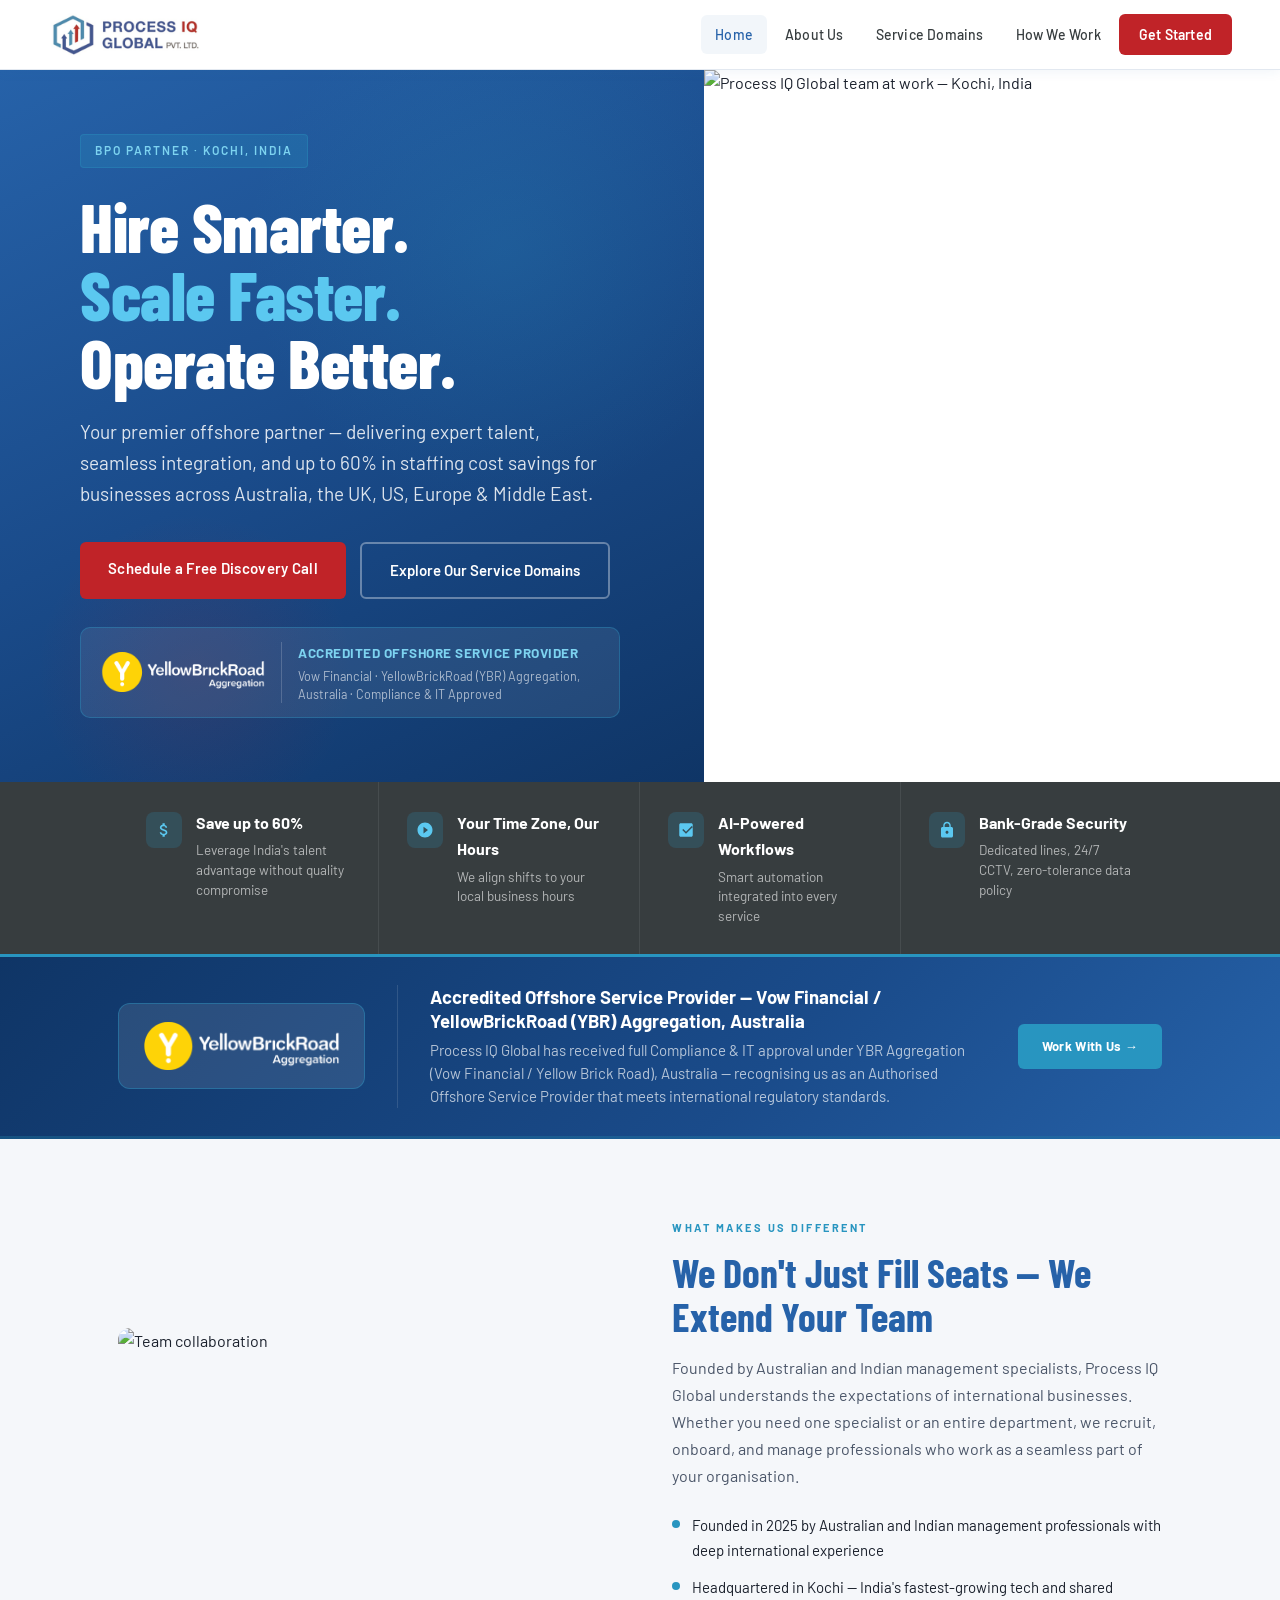
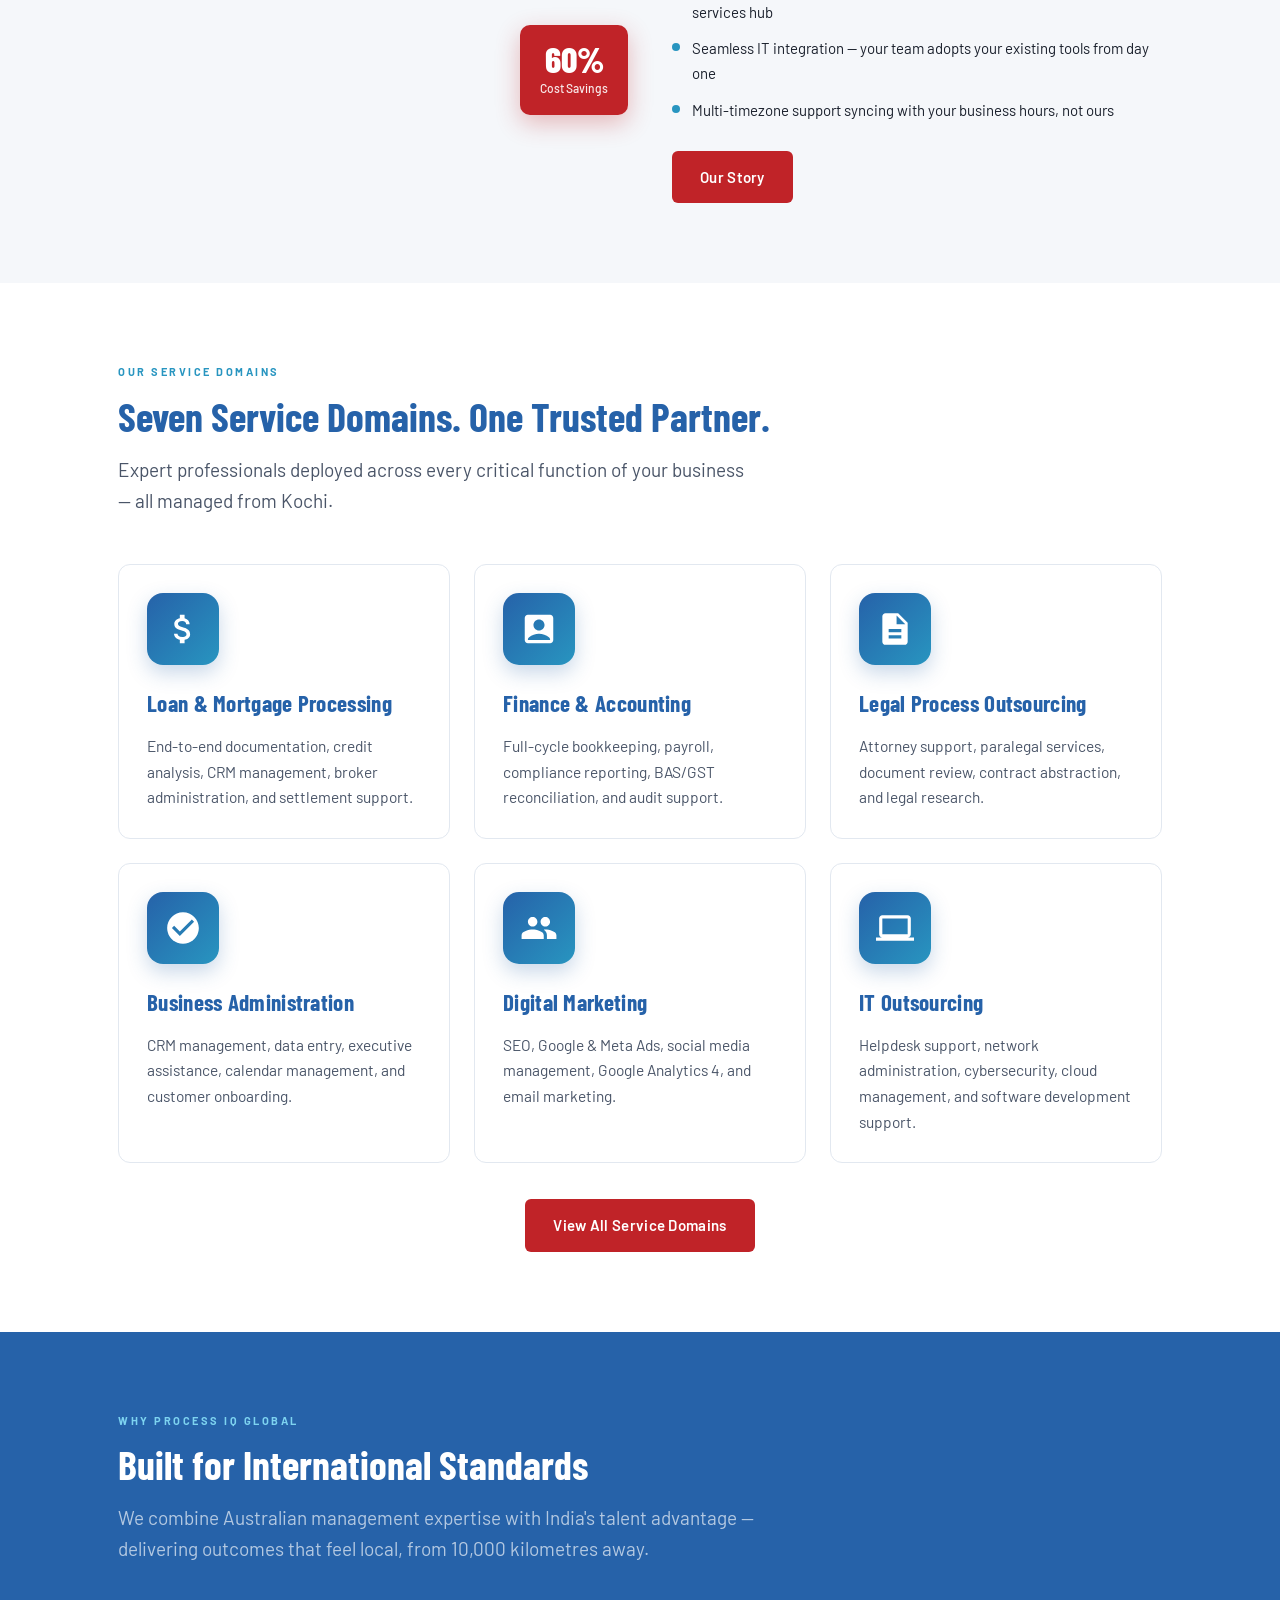
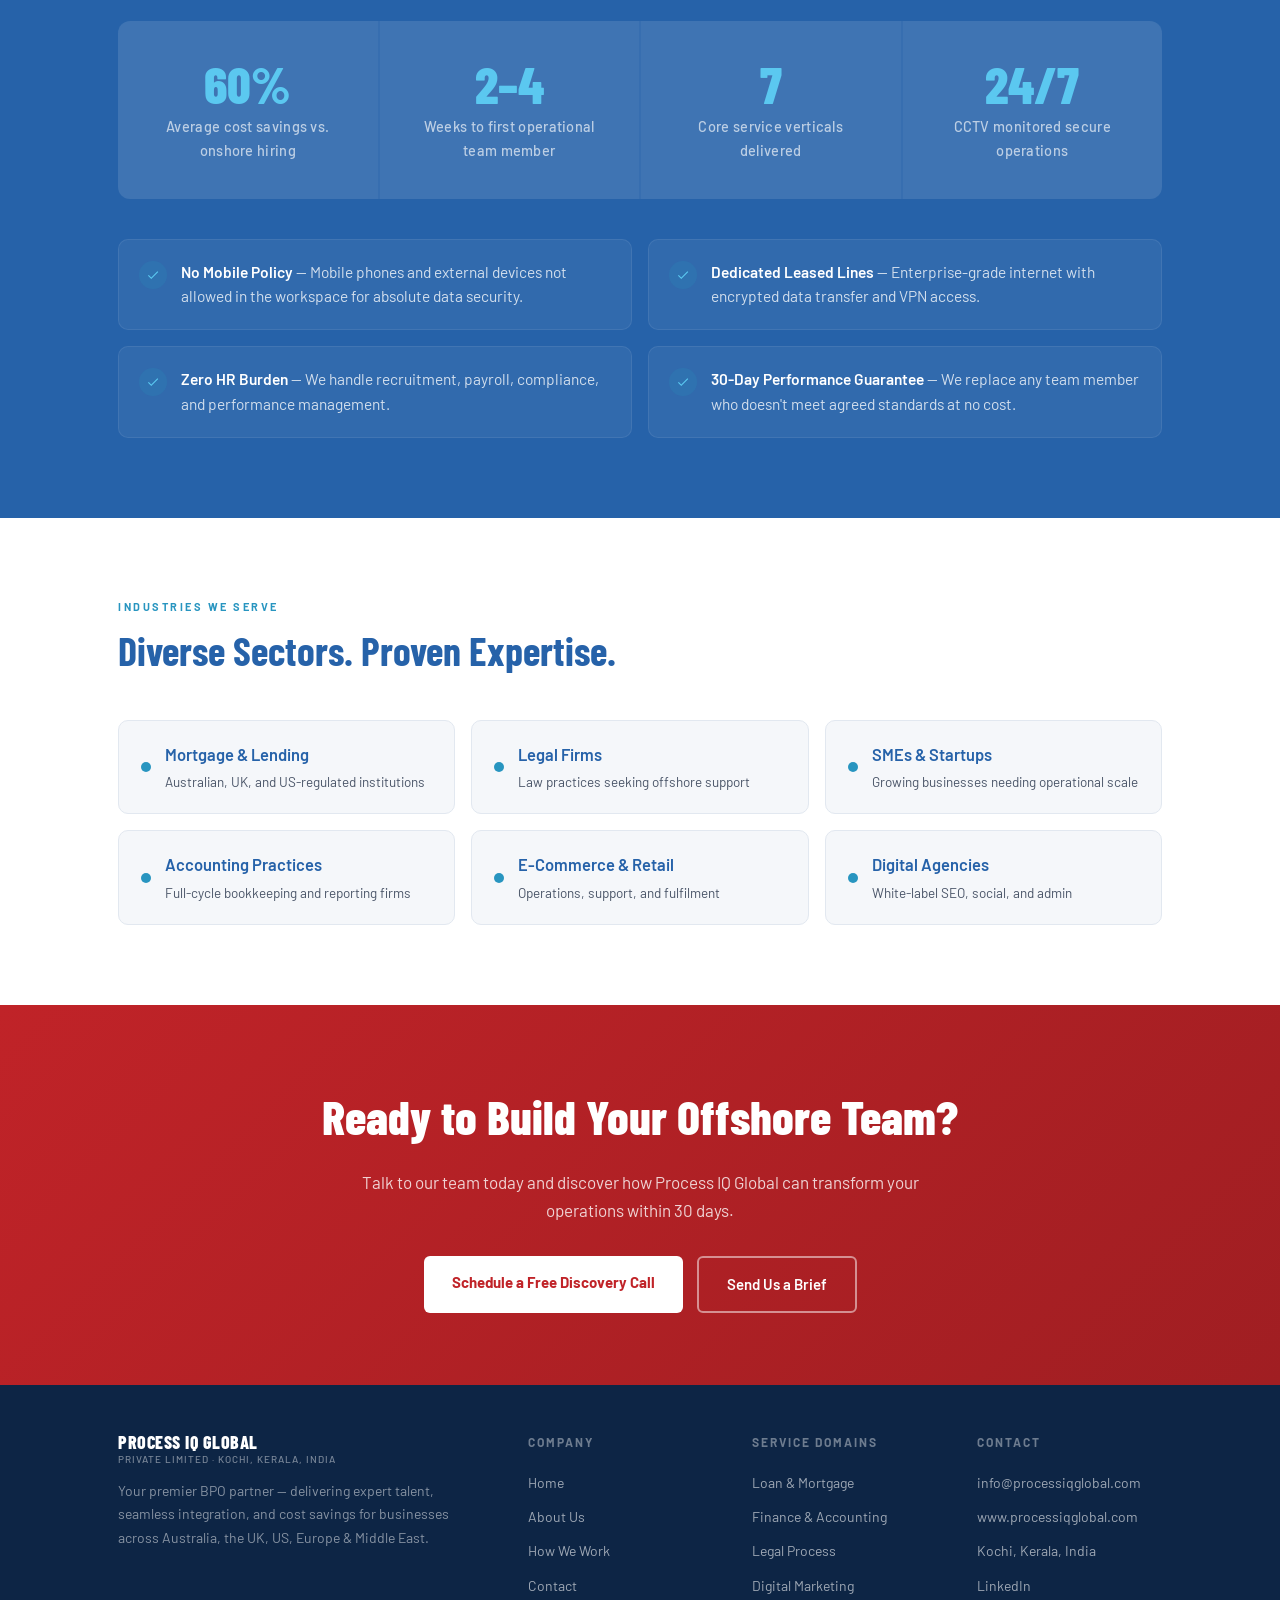
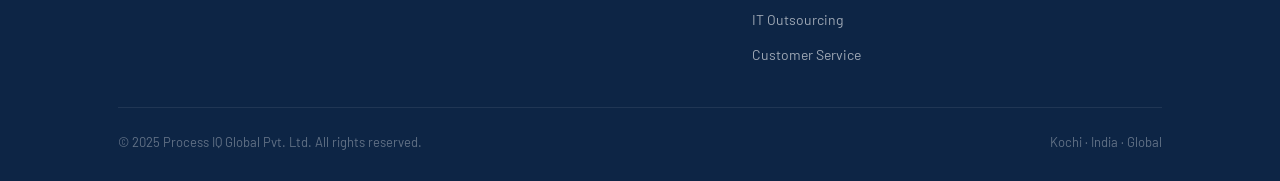
==== index.html @ 9b0f545c "Brochure-align content: 60% savings, contact details, YBR/Vow logo, larger fonts & icons - Change co" ====
<!DOCTYPE html>
<html lang="en">
<head>
  <meta charset="UTF-8">
  <meta name="viewport" content="width=device-width, initial-scale=1.0">
  <title>Process IQ Global — Hire Smarter. Scale Faster. Operate Better.</title>
  <link rel="preconnect" href="https://fonts.googleapis.com">
  <link rel="preconnect" href="https://fonts.gstatic.com" crossorigin>
  <link href="https://fonts.googleapis.com/css2?family=Barlow:ital,wght@0,300;0,400;0,500;0,600;0,700;0,800;1,400&family=Barlow+Condensed:wght@600;700;800&display=swap" rel="stylesheet">
  <link rel="stylesheet" href="css/styles.css">
</head>
<body>

<!-- NAV -->
<nav>
  <a class="nav-logo" href="index.html">
    <img src="assets/logo.png" alt="Process IQ Global" class="logo-img">
  </a>
  <button class="nav-hamburger" id="nav-hamburger" aria-label="Toggle navigation" aria-expanded="false">
    <span></span><span></span><span></span>
  </button>
  <div class="nav-links">
    <a href="index.html" class="active">Home</a>
    <a href="about.html">About Us</a>
    <a href="services.html">Service Domains</a>
    <a href="how-it-works.html">How We Work</a>
    <a href="contact.html" class="nav-cta">Get Started</a>
  </div>
</nav>

<!-- HERO -->
<section class="hero">
  <div class="hero-left">
    <div class="hero-content">
      <span class="hero-eyebrow">BPO Partner &middot; Kochi, India</span>
      <h1>Hire Smarter.<br><span>Scale Faster.</span><br>Operate Better.</h1>
      <p class="hero-sub">Your premier offshore partner &mdash; delivering expert talent, seamless integration, and up to 60% in staffing cost savings for businesses across Australia, the UK, US, Europe &amp; Middle East.</p>
      <div class="hero-btns">
        <a href="contact.html" class="btn-primary">Schedule a Free Discovery Call</a>
        <a href="services.html" class="btn-outline">Explore Our Service Domains</a>
      </div>
      <div class="hero-accred">
        <img src="assets/yellobrick.png" alt="YellowBrickRoad Aggregation" class="hero-accred-logo">
        <div class="hero-accred-divider"></div>
        <div class="hero-accred-text">
          <span class="hero-accred-title">Accredited Offshore Service Provider</span>
          <span class="hero-accred-sub">Vow Financial &middot; YellowBrickRoad (YBR) Aggregation, Australia &middot; Compliance &amp; IT Approved</span>
        </div>
      </div>
    </div>
  </div>
  <div class="hero-right">
    <img src="https://images.unsplash.com/photo-1522202176988-66273c2fd55f?w=1200&q=85" alt="Process IQ Global team at work — Kochi, India">
  </div>
</section>

<!-- VALUE STRIP -->
<div class="value-strip">
  <div class="container" style="padding:0 48px">
    <div class="value-strip-inner">
      <div class="value-item">
        <div class="value-icon"><svg viewBox="0 0 24 24"><path d="M11.8 10.9c-2.27-.59-3-1.2-3-2.15 0-1.09 1.01-1.85 2.7-1.85 1.78 0 2.44.85 2.5 2.1h2.21c-.07-1.72-1.12-3.3-3.21-3.81V3h-3v2.16c-1.94.42-3.5 1.68-3.5 3.61 0 2.31 1.91 3.46 4.7 4.13 2.5.6 3 1.48 3 2.41 0 .69-.49 1.79-2.7 1.79-2.06 0-2.87-.92-2.98-2.1h-2.2c.12 2.19 1.76 3.42 3.68 3.83V21h3v-2.15c1.95-.37 3.5-1.5 3.5-3.55 0-2.84-2.43-3.81-4.7-4.4z"/></svg></div>
        <div class="value-text"><div class="vt">Save up to 60%</div><div class="vs">Leverage India's talent advantage without quality compromise</div></div>
      </div>
      <div class="value-item">
        <div class="value-icon"><svg viewBox="0 0 24 24"><path d="M12 2C6.48 2 2 6.48 2 12s4.48 10 10 10 10-4.48 10-10S17.52 2 12 2zm-2 14.5v-9l6 4.5-6 4.5z"/></svg></div>
        <div class="value-text"><div class="vt">Your Time Zone, Our Hours</div><div class="vs">We align shifts to your local business hours</div></div>
      </div>
      <div class="value-item">
        <div class="value-icon"><svg viewBox="0 0 24 24"><path d="M19 3H5c-1.1 0-2 .9-2 2v14c0 1.1.9 2 2 2h14c1.1 0 2-.9 2-2V5c0-1.1-.9-2-2-2zm-7 14l-5-5 1.41-1.41L12 14.17l7.59-7.59L21 8l-9 9z"/></svg></div>
        <div class="value-text"><div class="vt">AI-Powered Workflows</div><div class="vs">Smart automation integrated into every service</div></div>
      </div>
      <div class="value-item">
        <div class="value-icon"><svg viewBox="0 0 24 24"><path d="M18 8h-1V6c0-2.76-2.24-5-5-5S7 3.24 7 6v2H6c-1.1 0-2 .9-2 2v10c0 1.1.9 2 2 2h12c1.1 0 2-.9 2-2V10c0-1.1-.9-2-2-2zm-6 9c-1.1 0-2-.9-2-2s.9-2 2-2 2 .9 2 2-.9 2-2 2zm3.1-9H8.9V6c0-1.71 1.39-3.1 3.1-3.1 1.71 0 3.1 1.39 3.1 3.1v2z"/></svg></div>
        <div class="value-text"><div class="vt">Bank-Grade Security</div><div class="vs">Dedicated lines, 24/7 CCTV, zero-tolerance data policy</div></div>
      </div>
    </div>
  </div>
</div>

<!-- YBR ACCREDITATION STRIP -->
<div class="ybr-strip">
  <div class="container">
    <div class="ybr-inner">
      <div class="ybr-badge">
        <img src="assets/yellobrick.png" alt="YellowBrickRoad Aggregation" class="ybr-logo">
      </div>
      <div class="ybr-divider"></div>
      <div class="ybr-text">
        <strong>Accredited Offshore Service Provider &mdash; Vow Financial / YellowBrickRoad (YBR) Aggregation, Australia</strong>
        <p>Process IQ Global has received full Compliance &amp; IT approval under YBR Aggregation (Vow Financial / Yellow Brick Road), Australia &mdash; recognising us as an Authorised Offshore Service Provider that meets international regulatory standards.</p>
      </div>
      <a href="contact.html" class="ybr-cta">Work With Us &rarr;</a>
    </div>
  </div>
</div>

<!-- ABOUT INTRO -->
<section class="about-intro">
  <div class="container">
    <div class="about-intro-inner">
      <div class="about-visual">
        <div class="about-img-wrap">
          <img src="https://images.unsplash.com/photo-1522071820081-009f0129c71c?w=800&q=80" alt="Team collaboration">
        </div>
        <div class="about-badge">
          <div class="num">60%</div>
          <div class="lbl">Cost Savings</div>
        </div>
      </div>
      <div>
        <div class="section-label">What Makes Us Different</div>
        <h2 class="section-title">We Don't Just Fill Seats &mdash; We Extend Your Team</h2>
        <p style="color:var(--text-muted); line-height:1.7; margin-bottom:20px;">Founded by Australian and Indian management specialists, Process IQ Global understands the expectations of international businesses. Whether you need one specialist or an entire department, we recruit, onboard, and manage professionals who work as a seamless part of your organisation.</p>
        <div class="about-points">
          <div class="about-point"><div class="dot"></div><span>Founded in 2025 by Australian and Indian management professionals with deep international experience</span></div>
          <div class="about-point"><div class="dot"></div><span>Headquartered in Kochi &mdash; India's fastest-growing tech and shared services hub</span></div>
          <div class="about-point"><div class="dot"></div><span>Seamless IT integration &mdash; your team adopts your existing tools from day one</span></div>
          <div class="about-point"><div class="dot"></div><span>Multi-timezone support syncing with your business hours, not ours</span></div>
        </div>
        <div style="margin-top:28px;">
          <a href="about.html" class="btn-primary">Our Story</a>
        </div>
      </div>
    </div>
  </div>
</section>

<!-- SERVICES OVERVIEW -->
<section style="background:white;">
  <div class="container">
    <div class="section-label">Our Service Domains</div>
    <h2 class="section-title">Seven Service Domains. One Trusted Partner.</h2>
    <p class="section-subtitle">Expert professionals deployed across every critical function of your business &mdash; all managed from Kochi.</p>
    <div class="services-grid">
      <div class="service-card">
        <div class="service-icon"><svg viewBox="0 0 24 24"><path d="M11.8 10.9c-2.27-.59-3-1.2-3-2.15 0-1.09 1.01-1.85 2.7-1.85 1.78 0 2.44.85 2.5 2.1h2.21c-.07-1.72-1.12-3.3-3.21-3.81V3h-3v2.16c-1.94.42-3.5 1.68-3.5 3.61 0 2.31 1.91 3.46 4.7 4.13 2.5.6 3 1.48 3 2.41 0 .69-.49 1.79-2.7 1.79-2.06 0-2.87-.92-2.98-2.1h-2.2c.12 2.19 1.76 3.42 3.68 3.83V21h3v-2.15c1.95-.37 3.5-1.5 3.5-3.55 0-2.84-2.43-3.81-4.7-4.4z"/></svg></div>
        <h3>Loan &amp; Mortgage Processing</h3>
        <p>End-to-end documentation, credit analysis, CRM management, broker administration, and settlement support.</p>
      </div>
      <div class="service-card">
        <div class="service-icon"><svg viewBox="0 0 24 24"><path d="M19 3H5c-1.1 0-2 .9-2 2v14c0 1.1.9 2 2 2h14c1.1 0 2-.9 2-2V5c0-1.1-.9-2-2-2zm-7 3c1.93 0 3.5 1.57 3.5 3.5S13.93 13 12 13s-3.5-1.57-3.5-3.5S10.07 6 12 6zm7 13H5v-.23c0-.62.28-1.2.76-1.58C7.47 15.82 9.64 15 12 15s4.53.82 6.24 2.19c.48.38.76.97.76 1.58V19z"/></svg></div>
        <h3>Finance &amp; Accounting</h3>
        <p>Full-cycle bookkeeping, payroll, compliance reporting, BAS/GST reconciliation, and audit support.</p>
      </div>
      <div class="service-card">
        <div class="service-icon"><svg viewBox="0 0 24 24"><path d="M14 2H6c-1.1 0-1.99.9-1.99 2L4 20c0 1.1.89 2 1.99 2H18c1.1 0 2-.9 2-2V8l-6-6zm2 16H8v-2h8v2zm0-4H8v-2h8v2zm-3-5V3.5L18.5 9H13z"/></svg></div>
        <h3>Legal Process Outsourcing</h3>
        <p>Attorney support, paralegal services, document review, contract abstraction, and legal research.</p>
      </div>
      <div class="service-card">
        <div class="service-icon"><svg viewBox="0 0 24 24"><path d="M12 2C6.48 2 2 6.48 2 12s4.48 10 10 10 10-4.48 10-10S17.52 2 12 2zm-2 15l-5-5 1.41-1.41L10 14.17l7.59-7.59L19 8l-9 9z"/></svg></div>
        <h3>Business Administration</h3>
        <p>CRM management, data entry, executive assistance, calendar management, and customer onboarding.</p>
      </div>
      <div class="service-card">
        <div class="service-icon"><svg viewBox="0 0 24 24"><path d="M16 11c1.66 0 2.99-1.34 2.99-3S17.66 5 16 5c-1.66 0-3 1.34-3 3s1.34 3 3 3zm-8 0c1.66 0 2.99-1.34 2.99-3S9.66 5 8 5C6.34 5 5 6.34 5 8s1.34 3 3 3zm0 2c-2.33 0-7 1.17-7 3.5V19h14v-2.5c0-2.33-4.67-3.5-7-3.5zm8 0c-.29 0-.62.02-.97.05 1.16.84 1.97 1.97 1.97 3.45V19h6v-2.5c0-2.33-4.67-3.5-7-3.5z"/></svg></div>
        <h3>Digital Marketing</h3>
        <p>SEO, Google &amp; Meta Ads, social media management, Google Analytics 4, and email marketing.</p>
      </div>
      <div class="service-card">
        <div class="service-icon"><svg viewBox="0 0 24 24"><path d="M20 18c1.1 0 1.99-.9 1.99-2L22 6c0-1.1-.9-2-2-2H4c-1.1 0-2 .9-2 2v10c0 1.1.9 2 2 2H0v2h24v-2h-4zM4 6h16v10H4V6z"/></svg></div>
        <h3>IT Outsourcing</h3>
        <p>Helpdesk support, network administration, cybersecurity, cloud management, and software development support.</p>
      </div>
    </div>
    <div style="text-align:center; margin-top:36px;">
      <a href="services.html" class="btn-primary">View All Service Domains</a>
    </div>
  </div>
</section>

<!-- WHY US -->
<section class="why-us">
  <div class="container">
    <div class="section-label" style="color:#7dd3f0;">Why Process IQ Global</div>
    <h2 class="section-title" style="color:white;">Built for International Standards</h2>
    <p class="section-subtitle" style="color:rgba(255,255,255,0.65);">We combine Australian management expertise with India's talent advantage &mdash; delivering outcomes that feel local, from 10,000 kilometres away.</p>
    <div class="stats-row">
      <div class="stat-item"><div class="stat-num">60%</div><div class="stat-lbl">Average cost savings vs. onshore hiring</div></div>
      <div class="stat-item"><div class="stat-num">2&ndash;4</div><div class="stat-lbl">Weeks to first operational team member</div></div>
      <div class="stat-item"><div class="stat-num">7</div><div class="stat-lbl">Core service verticals delivered</div></div>
      <div class="stat-item"><div class="stat-num">24/7</div><div class="stat-lbl">CCTV monitored secure operations</div></div>
    </div>
    <div class="why-points">
      <div class="why-point"><div class="why-check"><svg viewBox="0 0 24 24"><path d="M9 16.2L4.8 12l-1.4 1.4L9 19 21 7l-1.4-1.4L9 16.2z"/></svg></div><p><strong>No Mobile Policy</strong> &mdash; Mobile phones and external devices not allowed in the workspace for absolute data security.</p></div>
      <div class="why-point"><div class="why-check"><svg viewBox="0 0 24 24"><path d="M9 16.2L4.8 12l-1.4 1.4L9 19 21 7l-1.4-1.4L9 16.2z"/></svg></div><p><strong>Dedicated Leased Lines</strong> &mdash; Enterprise-grade internet with encrypted data transfer and VPN access.</p></div>
      <div class="why-point"><div class="why-check"><svg viewBox="0 0 24 24"><path d="M9 16.2L4.8 12l-1.4 1.4L9 19 21 7l-1.4-1.4L9 16.2z"/></svg></div><p><strong>Zero HR Burden</strong> &mdash; We handle recruitment, payroll, compliance, and performance management.</p></div>
      <div class="why-point"><div class="why-check"><svg viewBox="0 0 24 24"><path d="M9 16.2L4.8 12l-1.4 1.4L9 19 21 7l-1.4-1.4L9 16.2z"/></svg></div><p><strong>30-Day Performance Guarantee</strong> &mdash; We replace any team member who doesn't meet agreed standards at no cost.</p></div>
    </div>
  </div>
</section>

<!-- INDUSTRIES -->
<section style="background:white;">
  <div class="container">
    <div class="section-label">Industries We Serve</div>
    <h2 class="section-title">Diverse Sectors. Proven Expertise.</h2>
    <div class="industries-grid">
      <div class="industry-pill"><div class="ind-dot"></div><div><h4>Mortgage &amp; Lending</h4><p>Australian, UK, and US-regulated institutions</p></div></div>
      <div class="industry-pill"><div class="ind-dot"></div><div><h4>Legal Firms</h4><p>Law practices seeking offshore support</p></div></div>
      <div class="industry-pill"><div class="ind-dot"></div><div><h4>SMEs &amp; Startups</h4><p>Growing businesses needing operational scale</p></div></div>
      <div class="industry-pill"><div class="ind-dot"></div><div><h4>Accounting Practices</h4><p>Full-cycle bookkeeping and reporting firms</p></div></div>
      <div class="industry-pill"><div class="ind-dot"></div><div><h4>E-Commerce &amp; Retail</h4><p>Operations, support, and fulfilment</p></div></div>
      <div class="industry-pill"><div class="ind-dot"></div><div><h4>Digital Agencies</h4><p>White-label SEO, social, and admin</p></div></div>
    </div>
  </div>
</section>

<!-- CTA BANNER -->
<div class="cta-banner">
  <div class="container">
    <h2>Ready to Build Your Offshore Team?</h2>
    <p>Talk to our team today and discover how Process IQ Global can transform your operations within 30 days.</p>
    <div class="cta-banner-btns">
      <a href="contact.html" class="btn-white">Schedule a Free Discovery Call</a>
      <a href="contact.html" class="btn-outline-white">Send Us a Brief</a>
    </div>
  </div>
</div>

<!-- FOOTER -->
<footer>
  <div class="container">
    <div class="footer-inner">
      <div class="footer-brand">
        <div class="nav-logo" style="text-decoration:none;">
          <div class="logo-text">
            <span class="brand" style="font-family:'Barlow Condensed',sans-serif;font-weight:800;font-size:18px;color:white;display:block;">PROCESS IQ GLOBAL</span>
            <span style="font-size:10px;font-weight:500;color:rgba(255,255,255,0.45);letter-spacing:1px;text-transform:uppercase;">Private Limited &middot; Kochi, Kerala, India</span>
          </div>
        </div>
        <p>Your premier BPO partner &mdash; delivering expert talent, seamless integration, and cost savings for businesses across Australia, the UK, US, Europe &amp; Middle East.</p>
      </div>
      <div>
        <h5>Company</h5>
        <ul>
          <li><a href="index.html">Home</a></li>
          <li><a href="about.html">About Us</a></li>
          <li><a href="how-it-works.html">How We Work</a></li>
          <li><a href="contact.html">Contact</a></li>
        </ul>
      </div>
      <div>
        <h5>Service Domains</h5>
        <ul>
          <li><a href="services.html">Loan &amp; Mortgage</a></li>
          <li><a href="services.html">Finance &amp; Accounting</a></li>
          <li><a href="services.html">Legal Process</a></li>
          <li><a href="services.html">Digital Marketing</a></li>
          <li><a href="services.html">IT Outsourcing</a></li>
          <li><a href="services.html">Customer Service</a></li>
        </ul>
      </div>
      <div>
        <h5>Contact</h5>
        <ul>
          <li><a href="mailto:info@processiqglobal.com">info@processiqglobal.com</a></li>
          <li><a href="#">www.processiqglobal.com</a></li>
          <li><a href="#">Kochi, Kerala, India</a></li>
          <li><a href="#">LinkedIn</a></li>
        </ul>
      </div>
    </div>
    <div class="footer-bottom">
      <span>&copy; 2025 Process IQ Global Pvt. Ltd. All rights reserved.</span>
      <span>Kochi &middot; India &middot; Global</span>
    </div>
  </div>
</footer>

<script src="js/main.js"></script>
</body>
</html>
---- css/styles.css ----
:root {
  --dark-blue: #2662A9;
  --light-blue: #2895C0;
  --red: #C02328;
  --dark-grey: #373D3F;
  --grey: #5A5A5A;
  --white: #FFFFFF;
  --off-white: #F5F7FA;
  --light-border: #E2E8F0;
  --text-body: #1A202C;
  --text-muted: #4A5568;
}

* { margin: 0; padding: 0; box-sizing: border-box; }

body {
  font-family: 'Barlow', sans-serif;
  background: var(--white);
  color: var(--text-body);
  font-size: 16px;
  line-height: 1.65;
}

/* ===== NAV ===== */
nav {
  background: var(--white);
  border-bottom: 1px solid var(--light-border);
  position: sticky;
  top: 0;
  z-index: 100;
  padding: 0 48px;
  display: flex;
  align-items: center;
  justify-content: space-between;
  height: 70px;
  box-shadow: 0 1px 12px rgba(38,98,169,0.08);
}

.nav-logo {
  display: flex;
  align-items: center;
  gap: 10px;
  text-decoration: none;
}

.logo-icon { width: 44px; height: 44px; }
.logo-img { height: 48px; width: auto; object-fit: contain; display: block; }

.logo-text { display: flex; flex-direction: column; }

.logo-text .brand {
  font-family: 'Barlow Condensed', sans-serif;
  font-weight: 800;
  font-size: 18px;
  color: var(--dark-blue);
  letter-spacing: 0.5px;
  line-height: 1;
}

.logo-text .pvt {
  font-size: 10px;
  font-weight: 500;
  color: var(--grey);
  letter-spacing: 1px;
  text-transform: uppercase;
  margin-top: 1px;
}

.nav-links {
  display: flex;
  align-items: center;
  gap: 4px;
}

.nav-links a {
  text-decoration: none;
  color: var(--dark-grey);
  font-weight: 500;
  font-size: 14px;
  padding: 8px 14px;
  border-radius: 6px;
  transition: all 0.2s;
  letter-spacing: 0.2px;
}

.nav-links a:hover { background: var(--off-white); color: var(--dark-blue); }
.nav-links a.active { color: var(--dark-blue); background: rgba(38,98,169,0.06); }

.nav-cta {
  background: var(--red) !important;
  color: var(--white) !important;
  padding: 9px 20px !important;
  border-radius: 6px !important;
  font-weight: 600 !important;
  letter-spacing: 0.3px;
  transition: all 0.2s !important;
}

.nav-cta:hover { background: #a01e22 !important; transform: translateY(-1px); }

/* ===== SHARED SECTION STYLES ===== */
section { padding: 80px 0; }
.container { max-width: 1140px; margin: 0 auto; padding: 0 48px; }

.section-label {
  font-size: 11px;
  font-weight: 700;
  letter-spacing: 2.5px;
  text-transform: uppercase;
  color: var(--light-blue);
  margin-bottom: 12px;
}

.section-title {
  font-family: 'Barlow Condensed', sans-serif;
  font-size: 40px;
  font-weight: 700;
  color: var(--dark-blue);
  line-height: 1.1;
  margin-bottom: 16px;
}

.section-subtitle {
  font-size: 19px;
  color: var(--text-muted);
  max-width: 640px;
  line-height: 1.65;
}

/* ===== BUTTONS ===== */
.btn-primary {
  background: var(--red);
  color: white;
  padding: 14px 28px;
  border-radius: 6px;
  font-size: 15px;
  font-weight: 600;
  text-decoration: none;
  border: none;
  cursor: pointer;
  transition: all 0.2s;
  letter-spacing: 0.3px;
  display: inline-block;
}

.btn-primary:hover { background: #a01e22; transform: translateY(-2px); box-shadow: 0 8px 24px rgba(192,35,40,0.35); }

.btn-outline {
  background: transparent;
  color: white;
  padding: 14px 28px;
  border-radius: 6px;
  font-size: 15px;
  font-weight: 600;
  text-decoration: none;
  border: 2px solid rgba(255,255,255,0.35);
  cursor: pointer;
  transition: all 0.2s;
  display: inline-block;
}

.btn-outline:hover { border-color: white; background: rgba(255,255,255,0.08); }

.btn-white {
  background: white;
  color: var(--red);
  padding: 14px 28px;
  border-radius: 6px;
  font-size: 15px;
  font-weight: 700;
  text-decoration: none;
  transition: all 0.2s;
  display: inline-block;
}

.btn-white:hover { transform: translateY(-2px); box-shadow: 0 8px 24px rgba(0,0,0,0.2); }

.btn-outline-white {
  background: transparent;
  color: white;
  padding: 14px 28px;
  border-radius: 6px;
  font-size: 15px;
  font-weight: 600;
  text-decoration: none;
  border: 2px solid rgba(255,255,255,0.5);
  transition: all 0.2s;
  display: inline-block;
}

.btn-outline-white:hover { border-color: white; background: rgba(255,255,255,0.1); }

/* ===== CTA BANNER ===== */
.cta-banner {
  background: linear-gradient(135deg, var(--red) 0%, #a01e22 100%);
  padding: 72px 0;
  text-align: center;
}

.cta-banner h2 {
  font-family: 'Barlow Condensed', sans-serif;
  font-size: 48px;
  font-weight: 800;
  color: white;
  margin-bottom: 12px;
}

.cta-banner p {
  font-size: 17px;
  color: rgba(255,255,255,0.80);
  margin-bottom: 32px;
  max-width: 560px;
  margin-left: auto;
  margin-right: auto;
}

.cta-banner-btns {
  display: flex;
  gap: 14px;
  justify-content: center;
  flex-wrap: wrap;
}

/* ===== FOOTER ===== */
footer {
  background: #0d2545;
  color: rgba(255,255,255,0.65);
  padding: 48px 0 28px;
}

.footer-inner {
  display: grid;
  grid-template-columns: 2fr 1fr 1fr 1fr;
  gap: 40px;
  margin-bottom: 40px;
}

.footer-brand p {
  font-size: 14px;
  color: rgba(255,255,255,0.50);
  margin-top: 12px;
  line-height: 1.65;
}

footer h5 {
  font-size: 12px;
  font-weight: 700;
  letter-spacing: 2px;
  text-transform: uppercase;
  color: rgba(255,255,255,0.40);
  margin-bottom: 16px;
}

footer ul { list-style: none; display: flex; flex-direction: column; gap: 8px; }

footer ul li a {
  font-size: 14px;
  color: rgba(255,255,255,0.60);
  text-decoration: none;
  transition: color 0.2s;
}

footer ul li a:hover { color: #5bc8f0; }

.footer-bottom {
  border-top: 1px solid rgba(255,255,255,0.08);
  padding-top: 24px;
  display: flex;
  justify-content: space-between;
  align-items: center;
  font-size: 13px;
  color: rgba(255,255,255,0.35);
}

/* ===== PAGE HERO (shared pattern) ===== */
.page-hero {
  padding: 72px 0;
  text-align: center;
}

.page-hero h1 {
  font-family: 'Barlow Condensed', sans-serif;
  font-size: 56px;
  font-weight: 800;
  color: white;
  margin-bottom: 14px;
}

.page-hero p {
  font-size: 18px;
  color: rgba(255,255,255,0.75);
  max-width: 600px;
  margin: 0 auto;
}

/* ===== HOME: HERO ===== */
.hero {
  display: grid;
  grid-template-columns: 55% 45%;
  overflow: hidden;
  padding: 0;            /* override global section { padding: 80px 0 } */
}

/* LEFT PANEL */
.hero-left {
  background: linear-gradient(155deg, var(--dark-blue) 0%, #1a4b8a 50%, #0f3566 100%);
  display: flex;
  align-items: center;
  justify-content: flex-start;
  padding: 64px 48px 64px 80px;
  position: relative;
  overflow: hidden;
}

.hero-left::before {
  content: '';
  position: absolute;
  top: -80px; right: -60px;
  width: 520px; height: 520px;
  background: radial-gradient(circle, rgba(40,149,192,0.18) 0%, transparent 70%);
  pointer-events: none;
}

.hero-left::after {
  content: '';
  position: absolute;
  bottom: -50px; left: 5%;
  width: 320px; height: 320px;
  background: radial-gradient(circle, rgba(192,35,40,0.12) 0%, transparent 70%);
  pointer-events: none;
}

/* RIGHT PANEL */
.hero-right {
  position: relative;
  overflow: hidden;
  min-height: 360px;
}

.hero-right img {
  position: absolute;
  inset: 0;
  width: 100%;
  height: 100%;
  object-fit: cover;
  display: block;
}

/* CONTENT */
.hero-content {
  position: relative;
  z-index: 2;
  max-width: 540px;
  width: 100%;
}

.hero-eyebrow {
  display: inline-block;
  background: rgba(40,149,192,0.25);
  color: #7dd3f0;
  font-size: 12px;
  font-weight: 600;
  letter-spacing: 2px;
  text-transform: uppercase;
  padding: 6px 14px;
  border-radius: 4px;
  border: 1px solid rgba(40,149,192,0.35);
  margin-bottom: 24px;
}

.hero h1 {
  font-family: 'Barlow Condensed', sans-serif;
  font-size: 68px;
  font-weight: 800;
  color: var(--white);
  line-height: 1.0;
  margin-bottom: 20px;
  letter-spacing: -0.5px;
}

.hero h1 span { color: #5bc8f0; }

.hero-sub {
  font-size: 19px;
  color: rgba(255,255,255,0.85);
  line-height: 1.65;
  margin-bottom: 32px;
  max-width: 520px;
}

.hero-btns { display: flex; gap: 14px; flex-wrap: wrap; }

/* YBR ACCREDITATION BADGE (inside hero) */
.hero-accred {
  display: flex;
  align-items: center;
  gap: 16px;
  margin-top: 28px;
  background: rgba(255,255,255,0.08);
  border: 1px solid rgba(40,149,192,0.40);
  border-radius: 10px;
  padding: 14px 20px;
  max-width: fit-content;
}

.hero-accred-logo {
  height: 40px;
  width: auto;
  display: block;
  flex-shrink: 0;
}

.hero-accred-divider {
  width: 1px;
  align-self: stretch;
  background: rgba(255,255,255,0.18);
  flex-shrink: 0;
}

.hero-accred-title {
  display: block;
  font-size: 13.5px;
  font-weight: 700;
  color: #7dd3f0;
  letter-spacing: 0.5px;
  text-transform: uppercase;
}

.hero-accred-sub {
  display: block;
  font-size: 12.5px;
  color: rgba(255,255,255,0.62);
  margin-top: 3px;
  line-height: 1.45;
}

/* ===== YBR ACCREDITATION STRIP (homepage section) ===== */
.ybr-strip {
  background: linear-gradient(135deg, #0f3566 0%, #1a4b8a 60%, #2662A9 100%);
  border-top: 3px solid var(--light-blue);
  border-bottom: 3px solid rgba(40,149,192,0.3);
  padding: 28px 0;
}

.ybr-inner {
  display: flex;
  align-items: center;
  gap: 32px;
}

.ybr-badge {
  display: flex;
  align-items: center;
  gap: 14px;
  flex-shrink: 0;
  background: rgba(255,255,255,0.10);
  border: 1px solid rgba(40,149,192,0.45);
  border-radius: 12px;
  padding: 18px 24px;
}

.ybr-logo {
  height: 48px;
  width: auto;
  display: block;
}

.ybr-divider {
  width: 1px;
  align-self: stretch;
  background: rgba(255,255,255,0.12);
  flex-shrink: 0;
}

.ybr-text { flex: 1; }

.ybr-text strong {
  display: block;
  font-size: 18.5px;
  font-weight: 700;
  color: white;
  margin-bottom: 6px;
  line-height: 1.3;
}

.ybr-text p {
  font-size: 15px;
  color: rgba(255,255,255,0.68);
  line-height: 1.55;
  margin: 0;
}

.ybr-cta {
  background: var(--light-blue);
  color: white;
  padding: 12px 24px;
  border-radius: 6px;
  font-size: 13px;
  font-weight: 700;
  text-decoration: none;
  flex-shrink: 0;
  transition: background 0.2s, transform 0.2s;
  white-space: nowrap;
  letter-spacing: 0.3px;
}

.ybr-cta:hover { background: #1a7fa8; transform: translateY(-1px); }

/* ===== HOME: VALUE STRIP ===== */
.value-strip { background: var(--dark-grey); padding: 0; }

.value-strip-inner { display: grid; grid-template-columns: repeat(4, 1fr); }

.value-item {
  padding: 28px;
  border-right: 1px solid rgba(255,255,255,0.08);
  display: flex;
  align-items: flex-start;
  gap: 14px;
}

.value-item:last-child { border-right: none; }

.value-icon {
  width: 36px; height: 36px;
  background: rgba(40,149,192,0.2);
  border-radius: 8px;
  display: flex; align-items: center; justify-content: center;
  flex-shrink: 0;
  margin-top: 2px;
}

.value-icon svg { width: 18px; height: 18px; fill: #5bc8f0; }
.value-text .vt { font-size: 16px; font-weight: 700; color: white; margin-bottom: 4px; }
.value-text .vs { font-size: 13.5px; color: rgba(255,255,255,0.62); line-height: 1.45; }

/* ===== HOME: ABOUT INTRO ===== */
.about-intro { background: var(--off-white); }

.about-intro-inner {
  display: grid;
  grid-template-columns: 1fr 1fr;
  gap: 64px;
  align-items: center;
}

.about-visual { position: relative; }

.about-img-wrap {
  border-radius: 12px;
  overflow: hidden;
  aspect-ratio: 4/3;
}

.about-img-wrap img { width: 100%; height: 100%; object-fit: cover; display: block; }

.about-badge {
  position: absolute;
  bottom: -20px; right: -20px;
  background: var(--red);
  color: white;
  border-radius: 10px;
  padding: 16px 20px;
  text-align: center;
  box-shadow: 0 8px 24px rgba(192,35,40,0.3);
}

.about-badge .num { font-family: 'Barlow Condensed', sans-serif; font-size: 36px; font-weight: 800; line-height: 1; }
.about-badge .lbl { font-size: 12px; font-weight: 500; opacity: 0.9; margin-top: 2px; }

.about-points { margin-top: 24px; display: flex; flex-direction: column; gap: 12px; }

.about-point { display: flex; align-items: flex-start; gap: 12px; font-size: 15px; color: var(--text-body); }

.about-point .dot {
  width: 8px; height: 8px;
  background: var(--light-blue);
  border-radius: 50%;
  margin-top: 7px;
  flex-shrink: 0;
}

/* ===== HOME: SERVICES GRID ===== */
.services-grid {
  display: grid;
  grid-template-columns: repeat(3, 1fr);
  gap: 24px;
  margin-top: 48px;
}

.service-card {
  background: var(--white);
  border: 1px solid var(--light-border);
  border-radius: 12px;
  padding: 28px;
  transition: all 0.25s;
  position: relative;
  overflow: hidden;
}

.service-card::before {
  content: '';
  position: absolute;
  top: 0; left: 0; right: 0;
  height: 3px;
  background: linear-gradient(90deg, var(--dark-blue), var(--light-blue));
  transform: scaleX(0);
  transition: transform 0.25s;
}

.service-card:hover { border-color: rgba(38,98,169,0.3); transform: translateY(-4px); box-shadow: 0 16px 40px rgba(38,98,169,0.12); }
.service-card:hover::before { transform: scaleX(1); }

.service-icon {
  width: 72px; height: 72px;
  border-radius: 16px;
  background: linear-gradient(135deg, var(--dark-blue) 0%, var(--light-blue) 100%);
  display: flex; align-items: center; justify-content: center;
  margin-bottom: 20px;
  box-shadow: 0 8px 20px rgba(38,98,169,0.25);
}

.service-icon svg { width: 38px; height: 38px; fill: #ffffff; }

.service-card h3 {
  font-family: 'Barlow Condensed', sans-serif;
  font-size: 23px;
  font-weight: 700;
  color: var(--dark-blue);
  margin-bottom: 10px;
  letter-spacing: 0.3px;
}

.service-card p { font-size: 15.5px; color: var(--text-muted); line-height: 1.65; }

/* ===== HOME: WHY US ===== */
.why-us { background: var(--dark-blue); }

.stats-row {
  display: grid;
  grid-template-columns: repeat(4, 1fr);
  gap: 2px;
  margin-top: 56px;
  background: rgba(255,255,255,0.08);
  border-radius: 12px;
  overflow: hidden;
}

.stat-item { padding: 36px 28px; text-align: center; background: rgba(255,255,255,0.04); }

.stat-num {
  font-family: 'Barlow Condensed', sans-serif;
  font-size: 52px;
  font-weight: 800;
  color: #5bc8f0;
  line-height: 1;
  margin-bottom: 6px;
}

.stat-lbl { font-size: 14.5px; color: rgba(255,255,255,0.65); font-weight: 500; letter-spacing: 0.3px; }

.why-points { display: grid; grid-template-columns: 1fr 1fr; gap: 16px; margin-top: 40px; }

.why-point {
  display: flex;
  align-items: flex-start;
  gap: 14px;
  padding: 20px;
  background: rgba(255,255,255,0.05);
  border-radius: 10px;
  border: 1px solid rgba(255,255,255,0.08);
}

.why-check {
  width: 28px; height: 28px;
  background: rgba(40,149,192,0.2);
  border-radius: 50%;
  display: flex; align-items: center; justify-content: center;
  flex-shrink: 0; margin-top: 1px;
}

.why-check svg { width: 14px; height: 14px; fill: #5bc8f0; }
.why-point p { font-size: 15.5px; color: rgba(255,255,255,0.78); line-height: 1.6; }
.why-point strong { color: white; font-weight: 600; }

/* ===== HOME: INDUSTRIES ===== */
.industries-grid { display: grid; grid-template-columns: repeat(3, 1fr); gap: 16px; margin-top: 48px; }

.industry-pill {
  background: var(--off-white);
  border: 1px solid var(--light-border);
  border-radius: 10px;
  padding: 20px 22px;
  display: flex; align-items: center; gap: 14px;
  transition: all 0.2s;
}

.industry-pill:hover { background: white; border-color: rgba(38,98,169,0.3); box-shadow: 0 4px 16px rgba(38,98,169,0.08); }

.ind-dot { width: 10px; height: 10px; background: var(--light-blue); border-radius: 50%; flex-shrink: 0; }

.industry-pill h4 { font-size: 16.5px; font-weight: 600; color: var(--dark-blue); margin-bottom: 3px; }
.industry-pill p { font-size: 13.5px; color: var(--text-muted); }

/* ===== ABOUT PAGE ===== */
.snapshot-grid { display: grid; grid-template-columns: repeat(3, 1fr); gap: 24px; margin-top: 48px; }

.snapshot-card {
  background: white;
  border: 1px solid var(--light-border);
  border-radius: 12px;
  padding: 28px;
}

.snapshot-card .label { font-size: 11px; font-weight: 700; letter-spacing: 2px; text-transform: uppercase; color: var(--light-blue); margin-bottom: 8px; }
.snapshot-card .value { font-size: 16px; font-weight: 600; color: var(--dark-blue); line-height: 1.4; }

.mv-section { display: grid; grid-template-columns: 1fr 1fr; gap: 48px; }

.mv-card {
  background: var(--off-white);
  border-radius: 12px;
  padding: 36px;
  border-left: 4px solid var(--dark-blue);
}

.mv-card.vision { border-left-color: var(--light-blue); }

.mv-card h3 {
  font-family: 'Barlow Condensed', sans-serif;
  font-size: 22px; font-weight: 700;
  color: var(--dark-blue);
  margin-bottom: 14px;
  letter-spacing: 0.3px;
}

.mv-card blockquote {
  font-size: 17px; font-style: italic;
  color: var(--dark-grey);
  line-height: 1.65;
  margin-bottom: 14px;
  border: none; padding: 0;
}

.mv-card p { font-size: 14px; color: var(--text-muted); line-height: 1.65; }

.values-grid { display: grid; grid-template-columns: repeat(2, 1fr); gap: 20px; margin-top: 48px; }

.value-card {
  background: white;
  border: 1px solid var(--light-border);
  border-radius: 12px;
  padding: 28px;
  display: flex; gap: 16px; align-items: flex-start;
}

.value-num {
  font-family: 'Barlow Condensed', sans-serif;
  font-size: 40px; font-weight: 800;
  color: rgba(38,98,169,0.12);
  line-height: 1; flex-shrink: 0;
}

.value-card h4 { font-size: 16px; font-weight: 700; color: var(--dark-blue); margin-bottom: 6px; }
.value-card p { font-size: 14px; color: var(--text-muted); line-height: 1.6; }

.kochi-section { display: grid; grid-template-columns: 1fr 1fr; gap: 56px; align-items: center; }

.kochi-img { border-radius: 12px; overflow: hidden; height: 340px; }
.kochi-img img { width: 100%; height: 100%; object-fit: cover; }

.kochi-points { margin-top: 20px; display: flex; flex-direction: column; gap: 12px; }

.kochi-point { display: flex; align-items: flex-start; gap: 12px; font-size: 14px; color: var(--text-body); line-height: 1.55; }

.kochi-point .kp-dot { width: 6px; height: 6px; background: var(--red); border-radius: 50%; margin-top: 7px; flex-shrink: 0; }

/* ===== SERVICES PAGE ===== */
.service-detail { padding: 64px 0; border-bottom: 1px solid var(--light-border); }
.service-detail:last-child { border-bottom: none; }

.service-detail-inner { display: grid; grid-template-columns: 1fr 2fr; gap: 56px; align-items: start; }

.service-num {
  font-family: 'Barlow Condensed', sans-serif;
  font-size: 80px; font-weight: 800;
  color: rgba(38,98,169,0.08);
  line-height: 1; margin-bottom: 4px;
}

.service-detail h3 {
  font-family: 'Barlow Condensed', sans-serif;
  font-size: 28px; font-weight: 700;
  color: var(--dark-blue);
  margin-bottom: 12px; letter-spacing: 0.3px;
}

.service-detail p { font-size: 16.5px; color: var(--text-muted); line-height: 1.7; margin-bottom: 20px; }

.service-bullets { list-style: none; display: flex; flex-direction: column; gap: 8px; }

.service-bullets li { display: flex; align-items: flex-start; gap: 10px; font-size: 15.5px; color: var(--text-body); }

.service-bullets li::before {
  content: '';
  width: 6px; height: 6px;
  background: var(--light-blue);
  border-radius: 50%;
  margin-top: 7px; flex-shrink: 0;
}

.ideal-tag {
  display: inline-block;
  background: rgba(38,98,169,0.08);
  color: var(--dark-blue);
  font-size: 12px; font-weight: 600;
  padding: 6px 12px;
  border-radius: 4px;
  margin-top: 16px;
}

/* ===== HOW IT WORKS PAGE ===== */
.steps-timeline { position: relative; margin-top: 56px; }

.steps-timeline::before {
  content: '';
  position: absolute;
  left: 40px; top: 0; bottom: 0;
  width: 2px;
  background: linear-gradient(to bottom, var(--dark-blue), var(--light-blue));
}

.step-item { display: flex; gap: 36px; align-items: flex-start; margin-bottom: 48px; }

.step-num-wrap { flex-shrink: 0; width: 80px; display: flex; justify-content: center; }

.step-num {
  width: 48px; height: 48px;
  background: var(--dark-blue);
  color: white;
  border-radius: 50%;
  display: flex; align-items: center; justify-content: center;
  font-family: 'Barlow Condensed', sans-serif;
  font-size: 20px; font-weight: 800;
  border: 3px solid white;
  box-shadow: 0 0 0 3px var(--dark-blue);
  position: relative; z-index: 1;
}

.step-num.red { background: var(--red); box-shadow: 0 0 0 3px var(--red); }

.step-content {
  background: white;
  border: 1px solid var(--light-border);
  border-radius: 12px;
  padding: 28px 32px;
  flex: 1;
  transition: all 0.2s;
}

.step-content:hover { box-shadow: 0 8px 32px rgba(38,98,169,0.1); border-color: rgba(38,98,169,0.25); }

.step-week { font-size: 11px; font-weight: 700; letter-spacing: 2px; text-transform: uppercase; color: var(--light-blue); margin-bottom: 6px; }

.step-content h3 { font-family: 'Barlow Condensed', sans-serif; font-size: 22px; font-weight: 700; color: var(--dark-blue); margin-bottom: 10px; }
.step-content p { font-size: 16px; color: var(--text-muted); line-height: 1.7; margin-bottom: 14px; }

.step-bullets { list-style: none; display: flex; flex-direction: column; gap: 6px; }

.step-bullets li { font-size: 13px; color: var(--text-body); display: flex; align-items: center; gap: 8px; }

.step-bullets li::before { content: ''; width: 5px; height: 5px; background: var(--light-blue); border-radius: 50%; flex-shrink: 0; }

.security-section { background: var(--dark-grey); padding: 80px 0; }

.security-grid { display: grid; grid-template-columns: repeat(3, 1fr); gap: 20px; margin-top: 48px; }

.sec-card { background: rgba(255,255,255,0.05); border: 1px solid rgba(255,255,255,0.08); border-radius: 10px; padding: 24px; }
.sec-card h4 { font-size: 15px; font-weight: 700; color: #5bc8f0; margin-bottom: 8px; }
.sec-card p { font-size: 14px; color: rgba(255,255,255,0.60); line-height: 1.6; }

.gains-grid { display: grid; grid-template-columns: repeat(3, 1fr); gap: 24px; margin-top: 48px; }

.gain-card { background: white; border: 1px solid var(--light-border); border-radius: 12px; padding: 28px; text-align: center; }

.gain-icon { width: 56px; height: 56px; background: rgba(38,98,169,0.08); border-radius: 12px; display: flex; align-items: center; justify-content: center; margin: 0 auto 16px; }
.gain-icon svg { width: 28px; height: 28px; fill: var(--dark-blue); }
.gain-card h4 { font-size: 18px; font-weight: 700; color: var(--dark-blue); margin-bottom: 8px; }
.gain-card p { font-size: 15px; color: var(--text-muted); line-height: 1.65; }

/* ===== CONTACT PAGE ===== */
.contact-layout { display: grid; grid-template-columns: 1fr 1.5fr; gap: 64px; align-items: start; padding: 80px 0; }

.contact-info h3 { font-family: 'Barlow Condensed', sans-serif; font-size: 28px; font-weight: 700; color: var(--dark-blue); margin-bottom: 20px; }

.contact-detail { display: flex; align-items: flex-start; gap: 14px; margin-bottom: 20px; }

.cd-icon { width: 36px; height: 36px; background: rgba(38,98,169,0.08); border-radius: 8px; display: flex; align-items: center; justify-content: center; flex-shrink: 0; }
.cd-icon svg { width: 18px; height: 18px; fill: var(--dark-blue); }

.cd-text .label { font-size: 11px; font-weight: 700; letter-spacing: 1.5px; text-transform: uppercase; color: var(--text-muted); margin-bottom: 2px; }
.cd-text .value { font-size: 15px; font-weight: 600; color: var(--dark-blue); }

.discovery-box { background: rgba(38,98,169,0.05); border: 1px solid rgba(38,98,169,0.15); border-radius: 12px; padding: 24px; margin-top: 32px; }
.discovery-box h4 { font-size: 16px; font-weight: 700; color: var(--dark-blue); margin-bottom: 12px; }
.discovery-box ul { list-style: none; display: flex; flex-direction: column; gap: 8px; }
.discovery-box ul li { display: flex; align-items: flex-start; gap: 10px; font-size: 14px; color: var(--text-body); }
.discovery-box ul li::before { content: '✓'; color: var(--light-blue); font-weight: 700; flex-shrink: 0; }

.contact-form-wrap { background: white; border: 1px solid var(--light-border); border-radius: 16px; padding: 40px; box-shadow: 0 8px 40px rgba(38,98,169,0.08); }
.contact-form-wrap h3 { font-family: 'Barlow Condensed', sans-serif; font-size: 26px; font-weight: 700; color: var(--dark-blue); margin-bottom: 24px; }

.form-row { display: grid; grid-template-columns: 1fr 1fr; gap: 16px; margin-bottom: 16px; }
.form-field { margin-bottom: 16px; }

.form-field label { display: block; font-size: 13px; font-weight: 600; color: var(--dark-grey); margin-bottom: 6px; letter-spacing: 0.2px; }

.form-field input,
.form-field select,
.form-field textarea {
  width: 100%;
  padding: 11px 14px;
  border: 1px solid var(--light-border);
  border-radius: 8px;
  font-family: 'Barlow', sans-serif;
  font-size: 14px;
  color: var(--text-body);
  background: white;
  outline: none;
  transition: border-color 0.2s;
  appearance: auto;
}

.form-field input:focus,
.form-field select:focus,
.form-field textarea:focus { border-color: var(--dark-blue); box-shadow: 0 0 0 3px rgba(38,98,169,0.08); }

.form-field textarea { min-height: 100px; resize: vertical; }

.form-submit {
  width: 100%;
  background: var(--dark-blue);
  color: white;
  padding: 14px;
  border: none;
  border-radius: 8px;
  font-family: 'Barlow', sans-serif;
  font-size: 16px; font-weight: 700;
  cursor: pointer;
  transition: all 0.2s;
  margin-top: 8px;
  letter-spacing: 0.3px;
}

.form-submit:hover { background: #1d4e85; transform: translateY(-1px); box-shadow: 0 8px 24px rgba(38,98,169,0.3); }

/* ===== FAQ ===== */
.faq-list { max-width: 800px; margin: 48px auto 0; display: flex; flex-direction: column; gap: 12px; }

.faq-item { background: white; border: 1px solid var(--light-border); border-radius: 10px; overflow: hidden; }

.faq-q {
  padding: 20px 24px;
  font-size: 16px; font-weight: 600;
  color: var(--dark-blue);
  cursor: pointer;
  display: flex; justify-content: space-between; align-items: center;
  user-select: none;
}

.faq-q::after { content: '+'; font-size: 22px; font-weight: 400; color: var(--light-blue); transition: transform 0.2s; line-height: 1; }
.faq-item.open .faq-q::after { transform: rotate(45deg); }

.faq-a {
  display: none;
  padding: 16px 24px 20px;
  font-size: 14px; color: var(--text-muted);
  line-height: 1.7;
  border-top: 1px solid var(--light-border);
}

.faq-item.open .faq-a { display: block; }

/* ===== HAMBURGER NAV ===== */
.nav-hamburger {
  display: none;
  flex-direction: column;
  justify-content: center;
  gap: 5px;
  background: none;
  border: none;
  cursor: pointer;
  padding: 6px;
  border-radius: 6px;
  transition: background 0.2s;
  z-index: 200;
}

.nav-hamburger:hover { background: var(--off-white); }

.nav-hamburger span {
  display: block;
  width: 24px;
  height: 2px;
  background: var(--dark-grey);
  border-radius: 2px;
  transition: all 0.3s;
}

.nav-hamburger.open span:nth-child(1) { transform: translateY(7px) rotate(45deg); }
.nav-hamburger.open span:nth-child(2) { opacity: 0; transform: scaleX(0); }
.nav-hamburger.open span:nth-child(3) { transform: translateY(-7px) rotate(-45deg); }

/* ===== RESPONSIVE — 1024px (small laptops / large tablets) ===== */
@media (max-width: 1024px) {
  .container { padding: 0 32px; }

  .hero { grid-template-columns: 58% 42%; }
  .hero-left { padding: 36px 24px 36px 16px; }
  .hero h1 { font-size: 54px; }
  .hero-sub { font-size: 16px; }

  .section-title { font-size: 34px; }

  .services-grid { grid-template-columns: repeat(2, 1fr); }
  .industries-grid { grid-template-columns: repeat(2, 1fr); }
  .gains-grid { grid-template-columns: repeat(2, 1fr); }
  .snapshot-grid { grid-template-columns: repeat(2, 1fr); }
  .security-grid { grid-template-columns: repeat(2, 1fr); }

  .footer-inner { grid-template-columns: 1fr 1fr; gap: 32px; }
}

/* ===== RESPONSIVE — 768px (tablets) ===== */
@media (max-width: 768px) {
  /* --- Container --- */
  .container { padding: 0 20px; }
  section { padding: 56px 0; }

  /* --- Nav: hamburger --- */
  nav { padding: 0 20px; height: 64px; }

  .nav-hamburger { display: flex; }

  .nav-links {
    display: none;
    position: fixed;
    top: 64px;
    left: 0;
    right: 0;
    background: var(--white);
    flex-direction: column;
    align-items: stretch;
    padding: 16px 20px 24px;
    gap: 4px;
    box-shadow: 0 8px 32px rgba(38,98,169,0.12);
    border-top: 1px solid var(--light-border);
    z-index: 150;
  }

  .nav-links.open { display: flex; }

  .nav-links a {
    padding: 12px 16px;
    font-size: 15px;
    border-radius: 8px;
  }

  .nav-cta {
    margin-top: 8px;
    text-align: center;
    padding: 13px 20px !important;
  }

  /* --- Hero: collapse to single column, hide right image panel --- */
  .hero { grid-template-columns: 1fr; min-height: auto; }
  .hero-right { display: none; }
  .hero-left { justify-content: flex-start; padding: 60px 20px 52px; }
  .hero-content { max-width: 100%; }
  .hero h1 { font-size: 44px; letter-spacing: 0; }
  .hero-sub { font-size: 16px; max-width: 100%; }
  .hero-eyebrow { font-size: 11px; }
  .hero-btns { flex-direction: column; gap: 10px; }
  .hero-btns a { text-align: center; }
  .hero-accred { max-width: 100%; }

  /* --- YBR strip --- */
  .ybr-inner { flex-direction: column; align-items: flex-start; gap: 20px; }
  .ybr-divider { display: none; }
  .ybr-cta { width: 100%; text-align: center; }

  .section-title { font-size: 30px; }
  .section-subtitle { font-size: 15px; }

  .page-hero { padding: 52px 0; }
  .page-hero h1 { font-size: 42px; }
  .page-hero p { font-size: 16px; }

  /* --- Value strip --- */
  .value-strip-inner { grid-template-columns: repeat(2, 1fr); }
  .value-item { border-right: none; border-bottom: 1px solid rgba(255,255,255,0.08); }
  .value-item:nth-child(odd) { border-right: 1px solid rgba(255,255,255,0.08); }
  .value-item:nth-last-child(-n+2) { border-bottom: none; }

  /* --- About intro --- */
  .about-intro-inner { grid-template-columns: 1fr; gap: 48px; }
  .about-badge { bottom: -16px; right: 12px; padding: 12px 16px; }
  .about-badge .num { font-size: 28px; }

  /* --- Services grid --- */
  .services-grid { grid-template-columns: repeat(2, 1fr); gap: 16px; }

  /* --- Why Us stats --- */
  .stats-row { grid-template-columns: repeat(2, 1fr); }
  .stat-num { font-size: 40px; }
  .why-points { grid-template-columns: 1fr; }

  /* --- Industries --- */
  .industries-grid { grid-template-columns: repeat(2, 1fr); }

  /* --- CTA banner --- */
  .cta-banner { padding: 52px 0; }
  .cta-banner h2 { font-size: 36px; }
  .cta-banner p { font-size: 15px; }
  .cta-banner-btns { flex-direction: column; align-items: center; gap: 10px; }

  /* --- About page --- */
  .mv-section { grid-template-columns: 1fr; gap: 24px; }
  .snapshot-grid { grid-template-columns: repeat(2, 1fr); }
  .kochi-section { grid-template-columns: 1fr; gap: 32px; }
  .kochi-img { height: 260px; }
  .values-grid { grid-template-columns: 1fr; }

  /* --- Services page --- */
  .service-detail { padding: 48px 0; }
  .service-detail-inner { grid-template-columns: 1fr; gap: 24px; }
  .service-num { font-size: 56px; }

  /* --- How It Works --- */
  .steps-timeline::before { left: 24px; }
  .step-num-wrap { width: 48px; }
  .step-num { width: 40px; height: 40px; font-size: 17px; }
  .step-content { padding: 20px 22px; }
  .security-grid { grid-template-columns: repeat(2, 1fr); }
  .gains-grid { grid-template-columns: repeat(2, 1fr); }

  /* --- Contact --- */
  .contact-layout { grid-template-columns: 1fr; gap: 40px; padding: 56px 0; }
  .form-row { grid-template-columns: 1fr; }
  .contact-form-wrap { padding: 28px 20px; }

  /* --- Footer --- */
  .footer-inner { grid-template-columns: 1fr 1fr; gap: 28px; }
  .footer-bottom { flex-direction: column; gap: 8px; text-align: center; }

  /* --- Inline grids in About story section --- */
  div[style*="grid-template-columns:1fr 1fr"] {
    grid-template-columns: 1fr !important;
    gap: 32px !important;
  }
}

/* ===== RESPONSIVE — 480px (mobile phones) ===== */
@media (max-width: 480px) {
  .container { padding: 0 16px; }
  section { padding: 44px 0; }

  /* --- Nav --- */
  nav { height: 60px; }
  .nav-links { top: 60px; }
  .logo-text .brand { font-size: 15px; }
  .logo-text .pvt { display: none; }
  .logo-icon { width: 36px; height: 36px; }

  /* --- Hero --- */
  .hero-left { padding: 48px 16px 44px; }
  .hero h1 { font-size: 36px; }
  .hero-sub { font-size: 15px; max-width: 100%; }
  .hero-accred { flex-direction: column; align-items: flex-start; gap: 10px; }
  .ybr-badge { flex-direction: column; align-items: flex-start; }

  /* --- Page hero --- */
  .page-hero { padding: 44px 0; }
  .page-hero h1 { font-size: 34px; }
  .page-hero p { font-size: 15px; }

  /* --- Section typography --- */
  .section-title { font-size: 26px; }
  .section-subtitle { font-size: 14px; }

  /* --- Value strip: single column --- */
  .value-strip-inner { grid-template-columns: 1fr; }
  .value-item { border-right: none !important; border-bottom: 1px solid rgba(255,255,255,0.08); }
  .value-item:last-child { border-bottom: none; }

  /* --- About badge --- */
  .about-badge { display: none; }

  /* --- Services grid: single column --- */
  .services-grid { grid-template-columns: 1fr; }

  /* --- Stats: single column --- */
  .stats-row { grid-template-columns: 1fr; }

  /* --- Industries: single column --- */
  .industries-grid { grid-template-columns: 1fr; }

  /* --- CTA banner --- */
  .cta-banner { padding: 44px 0; }
  .cta-banner h2 { font-size: 28px; }

  /* --- About page --- */
  .snapshot-grid { grid-template-columns: 1fr; }
  .kochi-img { height: 220px; }

  /* --- Services --- */
  .service-num { font-size: 44px; }

  /* --- How It Works --- */
  .step-item { gap: 16px; }
  .steps-timeline::before { left: 20px; }
  .step-num-wrap { width: 40px; }
  .step-num { width: 36px; height: 36px; font-size: 15px; border-width: 2px; }
  .security-grid { grid-template-columns: 1fr; }
  .gains-grid { grid-template-columns: 1fr; }

  /* --- Footer: single column --- */
  .footer-inner { grid-template-columns: 1fr; gap: 24px; }

  /* --- Buttons --- */
  .btn-primary, .btn-outline, .btn-white, .btn-outline-white {
    padding: 12px 22px;
    font-size: 14px;
  }
  .form-submit { font-size: 14px; padding: 13px; }
}
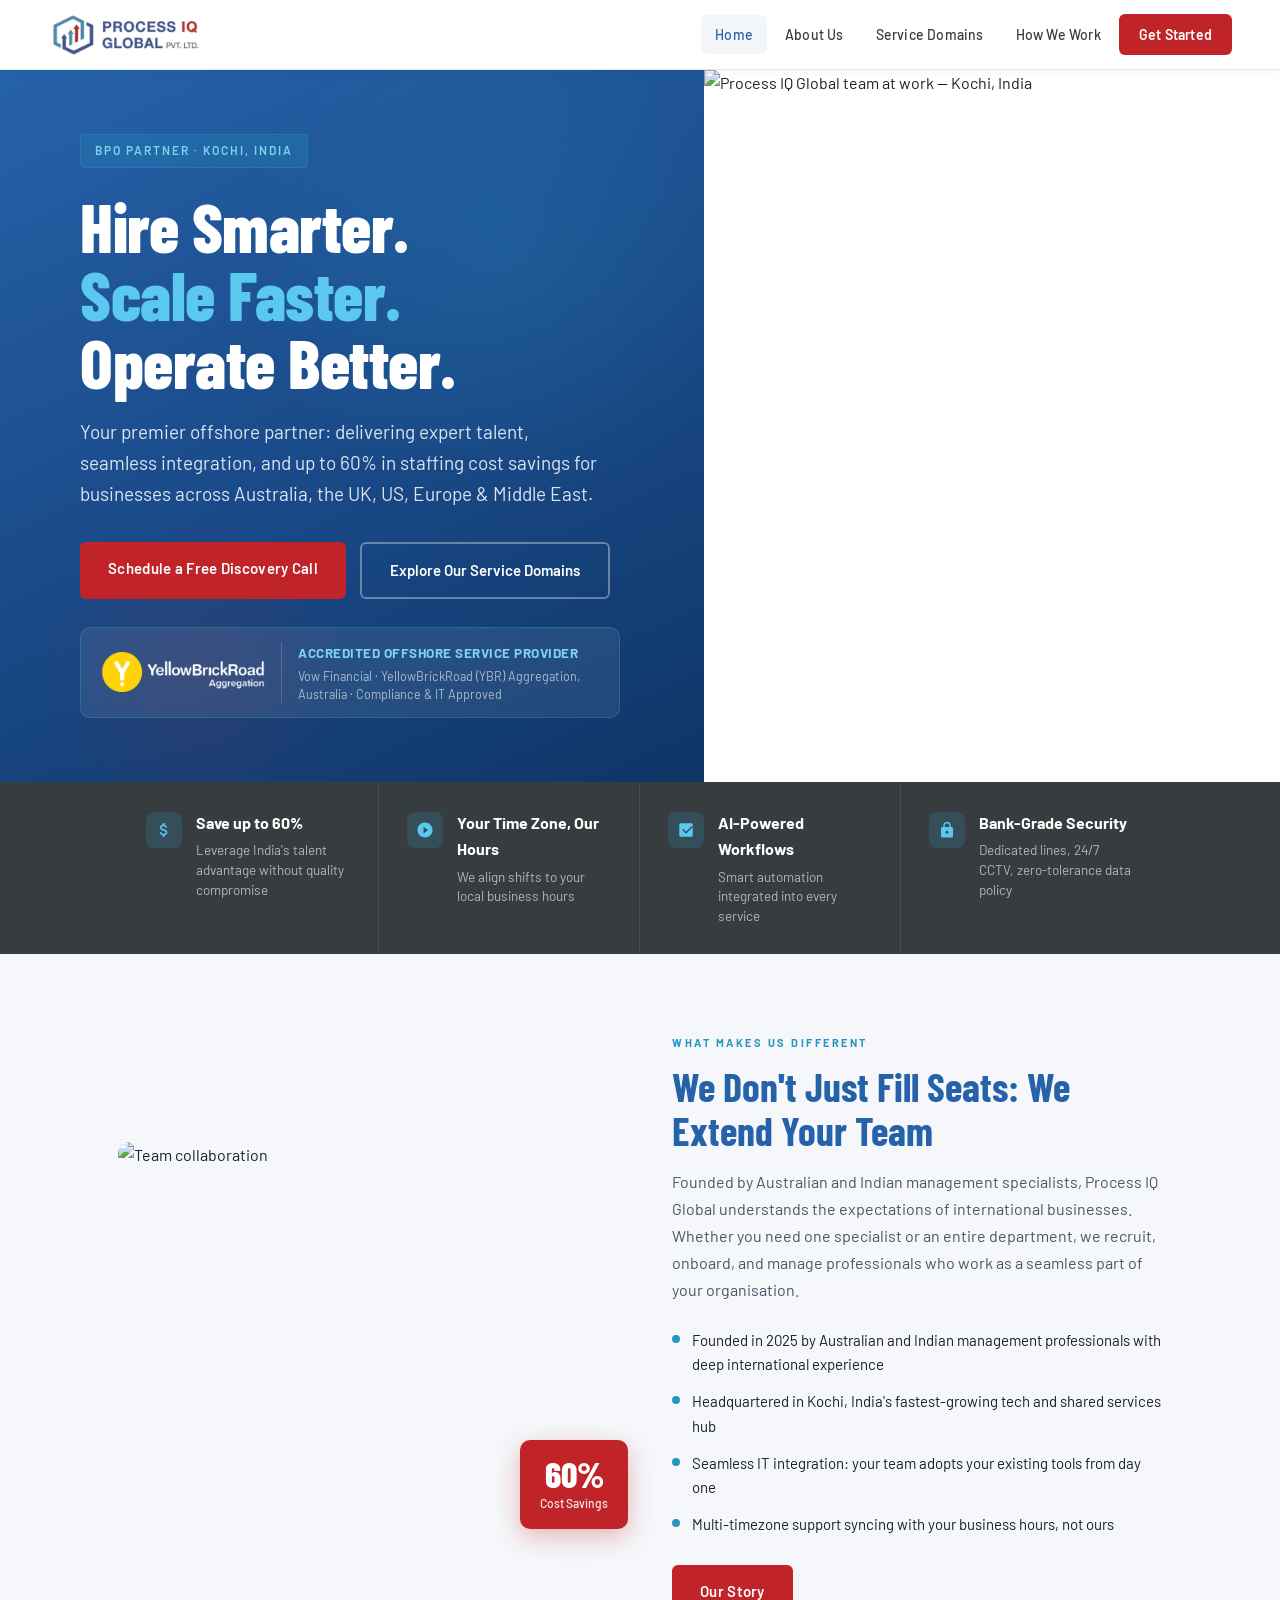
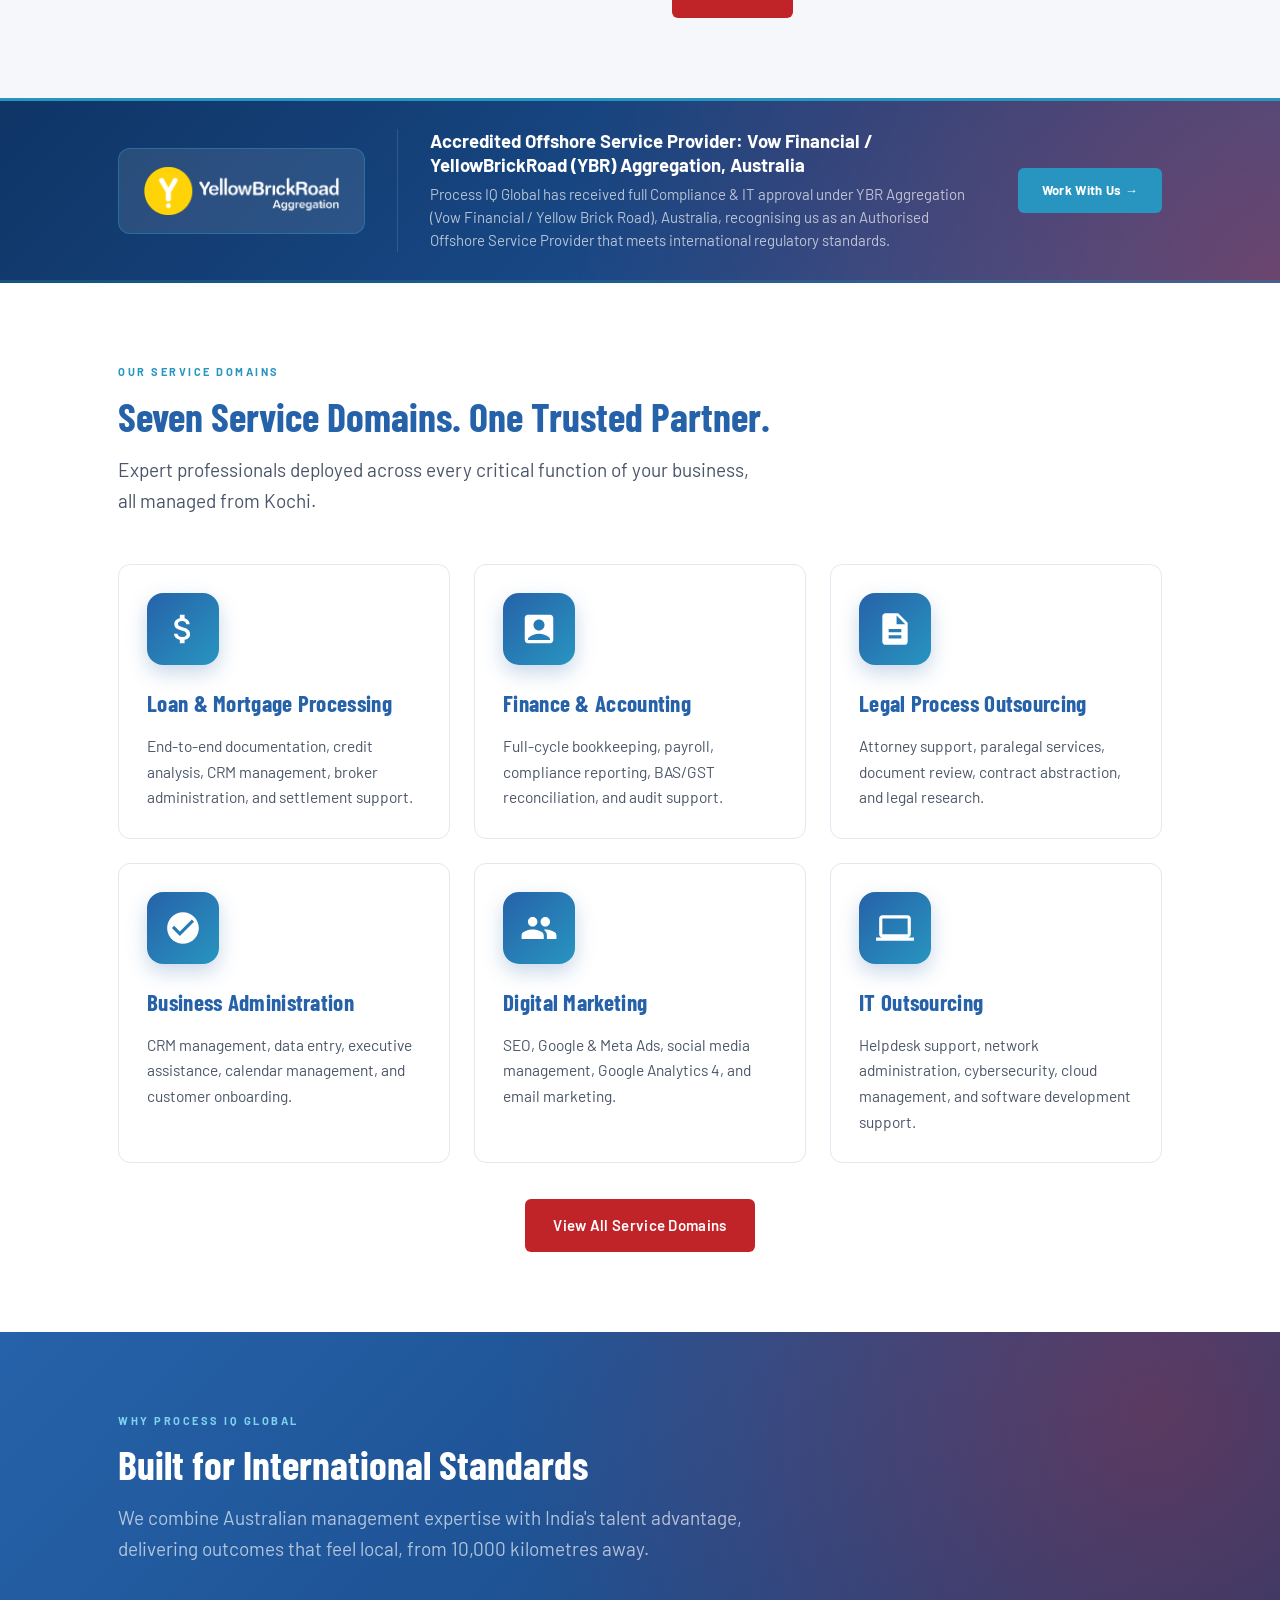
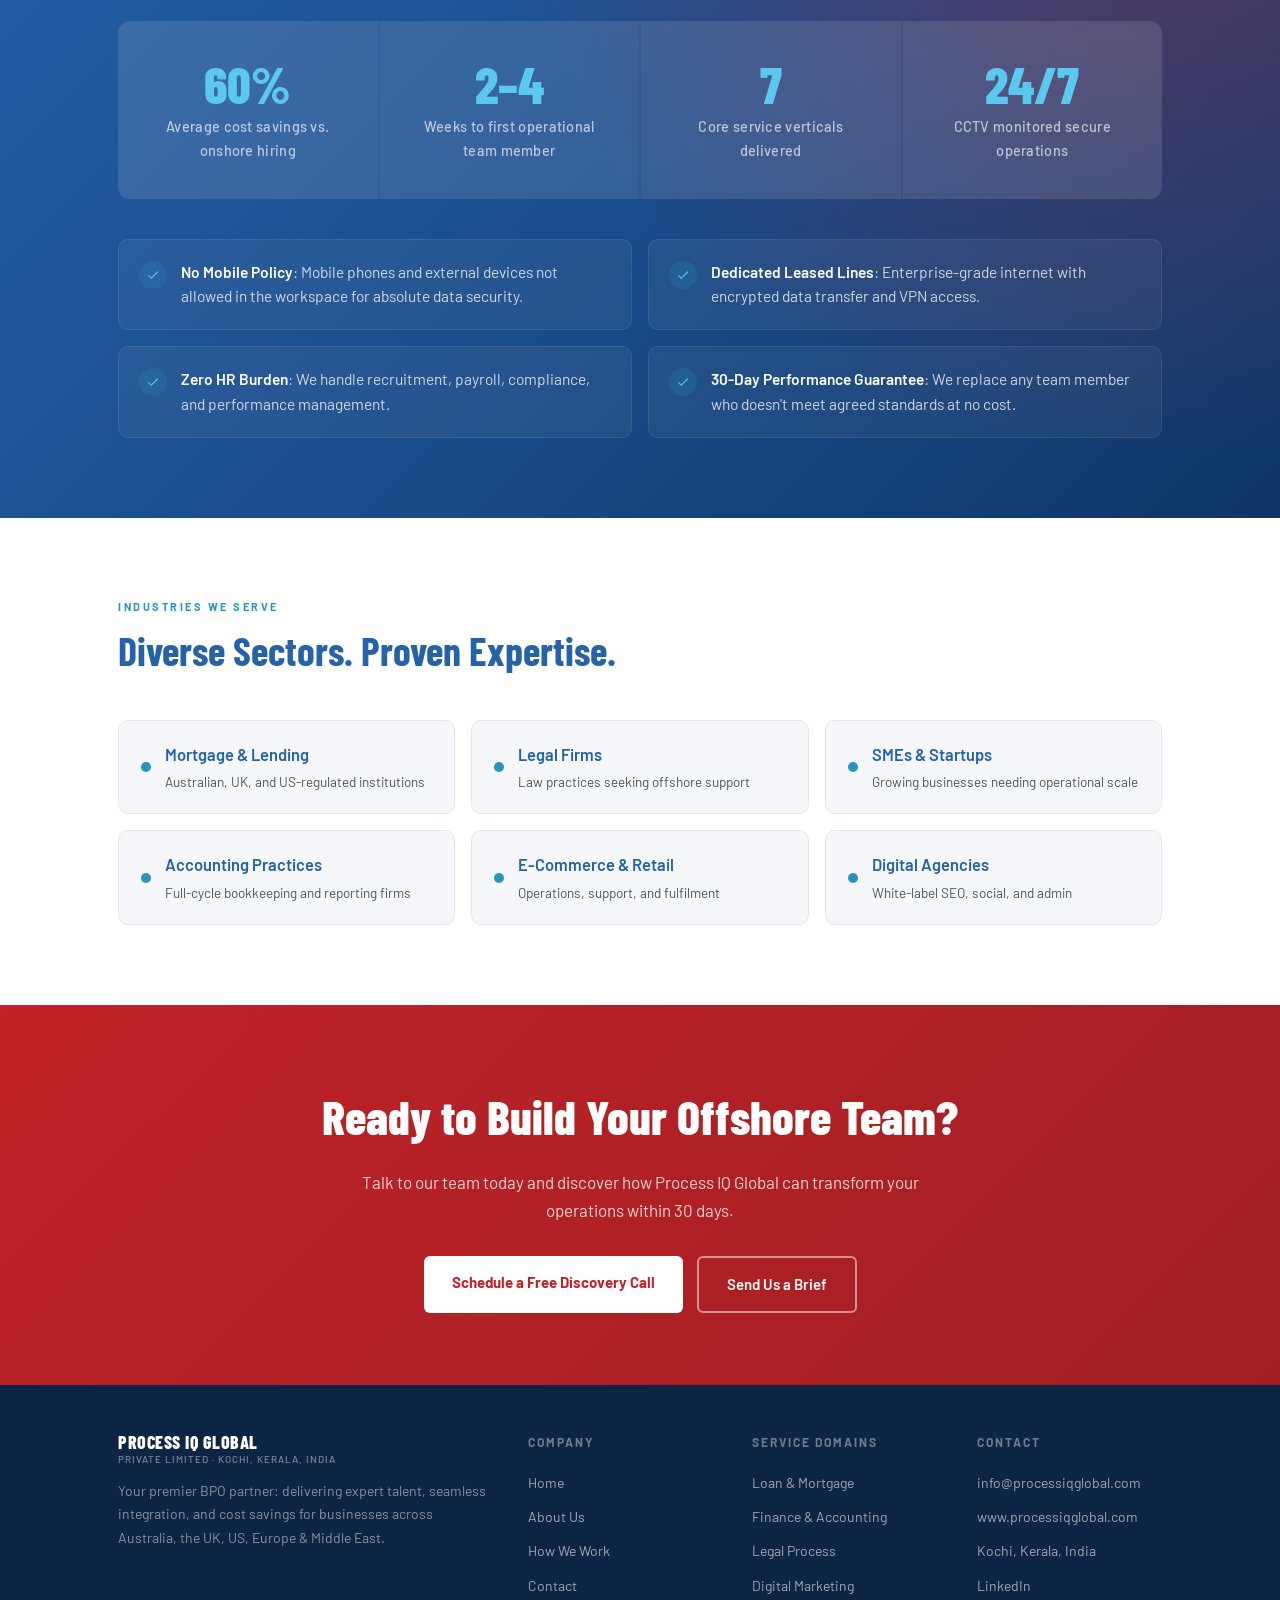
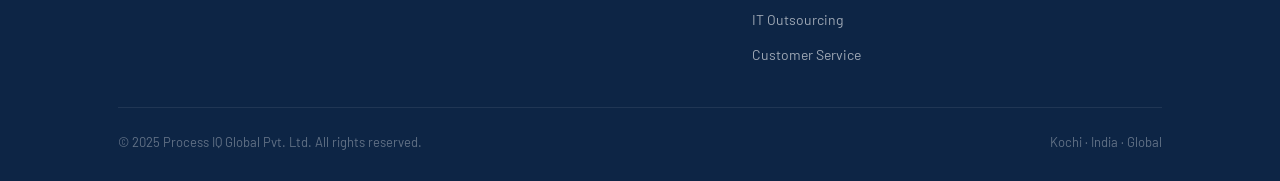
==== commit 1e9344d9: "Move YBR strip below "What Makes Us Different", convert em dashes, add red+blue gradients - Relocate" ====
--- a/index.html
+++ b/index.html
@@ -34,7 +34,7 @@
     <div class="hero-content">
       <span class="hero-eyebrow">BPO Partner &middot; Kochi, India</span>
       <h1>Hire Smarter.<br><span>Scale Faster.</span><br>Operate Better.</h1>
-      <p class="hero-sub">Your premier offshore partner &mdash; delivering expert talent, seamless integration, and up to 60% in staffing cost savings for businesses across Australia, the UK, US, Europe &amp; Middle East.</p>
+      <p class="hero-sub">Your premier offshore partner: delivering expert talent, seamless integration, and up to 60% in staffing cost savings for businesses across Australia, the UK, US, Europe &amp; Middle East.</p>
       <div class="hero-btns">
         <a href="contact.html" class="btn-primary">Schedule a Free Discovery Call</a>
         <a href="services.html" class="btn-outline">Explore Our Service Domains</a>
@@ -78,23 +78,6 @@
   </div>
 </div>
 
-<!-- YBR ACCREDITATION STRIP -->
-<div class="ybr-strip">
-  <div class="container">
-    <div class="ybr-inner">
-      <div class="ybr-badge">
-        <img src="assets/yellobrick.png" alt="YellowBrickRoad Aggregation" class="ybr-logo">
-      </div>
-      <div class="ybr-divider"></div>
-      <div class="ybr-text">
-        <strong>Accredited Offshore Service Provider &mdash; Vow Financial / YellowBrickRoad (YBR) Aggregation, Australia</strong>
-        <p>Process IQ Global has received full Compliance &amp; IT approval under YBR Aggregation (Vow Financial / Yellow Brick Road), Australia &mdash; recognising us as an Authorised Offshore Service Provider that meets international regulatory standards.</p>
-      </div>
-      <a href="contact.html" class="ybr-cta">Work With Us &rarr;</a>
-    </div>
-  </div>
-</div>
-
 <!-- ABOUT INTRO -->
 <section class="about-intro">
   <div class="container">
@@ -110,12 +93,12 @@
       </div>
       <div>
         <div class="section-label">What Makes Us Different</div>
-        <h2 class="section-title">We Don't Just Fill Seats &mdash; We Extend Your Team</h2>
+        <h2 class="section-title">We Don't Just Fill Seats: We Extend Your Team</h2>
         <p style="color:var(--text-muted); line-height:1.7; margin-bottom:20px;">Founded by Australian and Indian management specialists, Process IQ Global understands the expectations of international businesses. Whether you need one specialist or an entire department, we recruit, onboard, and manage professionals who work as a seamless part of your organisation.</p>
         <div class="about-points">
           <div class="about-point"><div class="dot"></div><span>Founded in 2025 by Australian and Indian management professionals with deep international experience</span></div>
-          <div class="about-point"><div class="dot"></div><span>Headquartered in Kochi &mdash; India's fastest-growing tech and shared services hub</span></div>
-          <div class="about-point"><div class="dot"></div><span>Seamless IT integration &mdash; your team adopts your existing tools from day one</span></div>
+          <div class="about-point"><div class="dot"></div><span>Headquartered in Kochi, India's fastest-growing tech and shared services hub</span></div>
+          <div class="about-point"><div class="dot"></div><span>Seamless IT integration: your team adopts your existing tools from day one</span></div>
           <div class="about-point"><div class="dot"></div><span>Multi-timezone support syncing with your business hours, not ours</span></div>
         </div>
         <div style="margin-top:28px;">
@@ -126,12 +109,29 @@
   </div>
 </section>
 
+<!-- YBR ACCREDITATION STRIP -->
+<div class="ybr-strip">
+  <div class="container">
+    <div class="ybr-inner">
+      <div class="ybr-badge">
+        <img src="assets/yellobrick.png" alt="YellowBrickRoad Aggregation" class="ybr-logo">
+      </div>
+      <div class="ybr-divider"></div>
+      <div class="ybr-text">
+        <strong>Accredited Offshore Service Provider: Vow Financial / YellowBrickRoad (YBR) Aggregation, Australia</strong>
+        <p>Process IQ Global has received full Compliance &amp; IT approval under YBR Aggregation (Vow Financial / Yellow Brick Road), Australia, recognising us as an Authorised Offshore Service Provider that meets international regulatory standards.</p>
+      </div>
+      <a href="contact.html" class="ybr-cta">Work With Us &rarr;</a>
+    </div>
+  </div>
+</div>
+
 <!-- SERVICES OVERVIEW -->
 <section style="background:white;">
   <div class="container">
     <div class="section-label">Our Service Domains</div>
     <h2 class="section-title">Seven Service Domains. One Trusted Partner.</h2>
-    <p class="section-subtitle">Expert professionals deployed across every critical function of your business &mdash; all managed from Kochi.</p>
+    <p class="section-subtitle">Expert professionals deployed across every critical function of your business, all managed from Kochi.</p>
     <div class="services-grid">
       <div class="service-card">
         <div class="service-icon"><svg viewBox="0 0 24 24"><path d="M11.8 10.9c-2.27-.59-3-1.2-3-2.15 0-1.09 1.01-1.85 2.7-1.85 1.78 0 2.44.85 2.5 2.1h2.21c-.07-1.72-1.12-3.3-3.21-3.81V3h-3v2.16c-1.94.42-3.5 1.68-3.5 3.61 0 2.31 1.91 3.46 4.7 4.13 2.5.6 3 1.48 3 2.41 0 .69-.49 1.79-2.7 1.79-2.06 0-2.87-.92-2.98-2.1h-2.2c.12 2.19 1.76 3.42 3.68 3.83V21h3v-2.15c1.95-.37 3.5-1.5 3.5-3.55 0-2.84-2.43-3.81-4.7-4.4z"/></svg></div>
@@ -175,7 +175,7 @@
   <div class="container">
     <div class="section-label" style="color:#7dd3f0;">Why Process IQ Global</div>
     <h2 class="section-title" style="color:white;">Built for International Standards</h2>
-    <p class="section-subtitle" style="color:rgba(255,255,255,0.65);">We combine Australian management expertise with India's talent advantage &mdash; delivering outcomes that feel local, from 10,000 kilometres away.</p>
+    <p class="section-subtitle" style="color:rgba(255,255,255,0.65);">We combine Australian management expertise with India's talent advantage, delivering outcomes that feel local, from 10,000 kilometres away.</p>
     <div class="stats-row">
       <div class="stat-item"><div class="stat-num">60%</div><div class="stat-lbl">Average cost savings vs. onshore hiring</div></div>
       <div class="stat-item"><div class="stat-num">2&ndash;4</div><div class="stat-lbl">Weeks to first operational team member</div></div>
@@ -183,10 +183,10 @@
       <div class="stat-item"><div class="stat-num">24/7</div><div class="stat-lbl">CCTV monitored secure operations</div></div>
     </div>
     <div class="why-points">
-      <div class="why-point"><div class="why-check"><svg viewBox="0 0 24 24"><path d="M9 16.2L4.8 12l-1.4 1.4L9 19 21 7l-1.4-1.4L9 16.2z"/></svg></div><p><strong>No Mobile Policy</strong> &mdash; Mobile phones and external devices not allowed in the workspace for absolute data security.</p></div>
-      <div class="why-point"><div class="why-check"><svg viewBox="0 0 24 24"><path d="M9 16.2L4.8 12l-1.4 1.4L9 19 21 7l-1.4-1.4L9 16.2z"/></svg></div><p><strong>Dedicated Leased Lines</strong> &mdash; Enterprise-grade internet with encrypted data transfer and VPN access.</p></div>
-      <div class="why-point"><div class="why-check"><svg viewBox="0 0 24 24"><path d="M9 16.2L4.8 12l-1.4 1.4L9 19 21 7l-1.4-1.4L9 16.2z"/></svg></div><p><strong>Zero HR Burden</strong> &mdash; We handle recruitment, payroll, compliance, and performance management.</p></div>
-      <div class="why-point"><div class="why-check"><svg viewBox="0 0 24 24"><path d="M9 16.2L4.8 12l-1.4 1.4L9 19 21 7l-1.4-1.4L9 16.2z"/></svg></div><p><strong>30-Day Performance Guarantee</strong> &mdash; We replace any team member who doesn't meet agreed standards at no cost.</p></div>
+      <div class="why-point"><div class="why-check"><svg viewBox="0 0 24 24"><path d="M9 16.2L4.8 12l-1.4 1.4L9 19 21 7l-1.4-1.4L9 16.2z"/></svg></div><p><strong>No Mobile Policy</strong>: Mobile phones and external devices not allowed in the workspace for absolute data security.</p></div>
+      <div class="why-point"><div class="why-check"><svg viewBox="0 0 24 24"><path d="M9 16.2L4.8 12l-1.4 1.4L9 19 21 7l-1.4-1.4L9 16.2z"/></svg></div><p><strong>Dedicated Leased Lines</strong>: Enterprise-grade internet with encrypted data transfer and VPN access.</p></div>
+      <div class="why-point"><div class="why-check"><svg viewBox="0 0 24 24"><path d="M9 16.2L4.8 12l-1.4 1.4L9 19 21 7l-1.4-1.4L9 16.2z"/></svg></div><p><strong>Zero HR Burden</strong>: We handle recruitment, payroll, compliance, and performance management.</p></div>
+      <div class="why-point"><div class="why-check"><svg viewBox="0 0 24 24"><path d="M9 16.2L4.8 12l-1.4 1.4L9 19 21 7l-1.4-1.4L9 16.2z"/></svg></div><p><strong>30-Day Performance Guarantee</strong>: We replace any team member who doesn't meet agreed standards at no cost.</p></div>
     </div>
   </div>
 </section>
@@ -230,7 +230,7 @@
             <span style="font-size:10px;font-weight:500;color:rgba(255,255,255,0.45);letter-spacing:1px;text-transform:uppercase;">Private Limited &middot; Kochi, Kerala, India</span>
           </div>
         </div>
-        <p>Your premier BPO partner &mdash; delivering expert talent, seamless integration, and cost savings for businesses across Australia, the UK, US, Europe &amp; Middle East.</p>
+        <p>Your premier BPO partner: delivering expert talent, seamless integration, and cost savings for businesses across Australia, the UK, US, Europe &amp; Middle East.</p>
       </div>
       <div>
         <h5>Company</h5>
--- a/css/styles.css
+++ b/css/styles.css
@@ -436,7 +436,7 @@
 
 /* ===== YBR ACCREDITATION STRIP (homepage section) ===== */
 .ybr-strip {
-  background: linear-gradient(135deg, #0f3566 0%, #1a4b8a 60%, #2662A9 100%);
+  background: radial-gradient(circle at 100% 100%, rgba(192,35,40,0.45) 0%, transparent 55%), linear-gradient(135deg, #0f3566 0%, #1a4b8a 60%, #2662A9 100%);
   border-top: 3px solid var(--light-blue);
   border-bottom: 3px solid rgba(40,149,192,0.3);
   padding: 28px 0;
@@ -634,7 +634,7 @@
 .service-card p { font-size: 15.5px; color: var(--text-muted); line-height: 1.65; }
 
 /* ===== HOME: WHY US ===== */
-.why-us { background: var(--dark-blue); }
+.why-us { background: radial-gradient(circle at 90% 10%, rgba(192,35,40,0.40) 0%, transparent 48%), linear-gradient(135deg, var(--dark-blue) 0%, #1a4b8a 55%, #0f3566 100%); }
 
 .stats-row {
   display: grid;
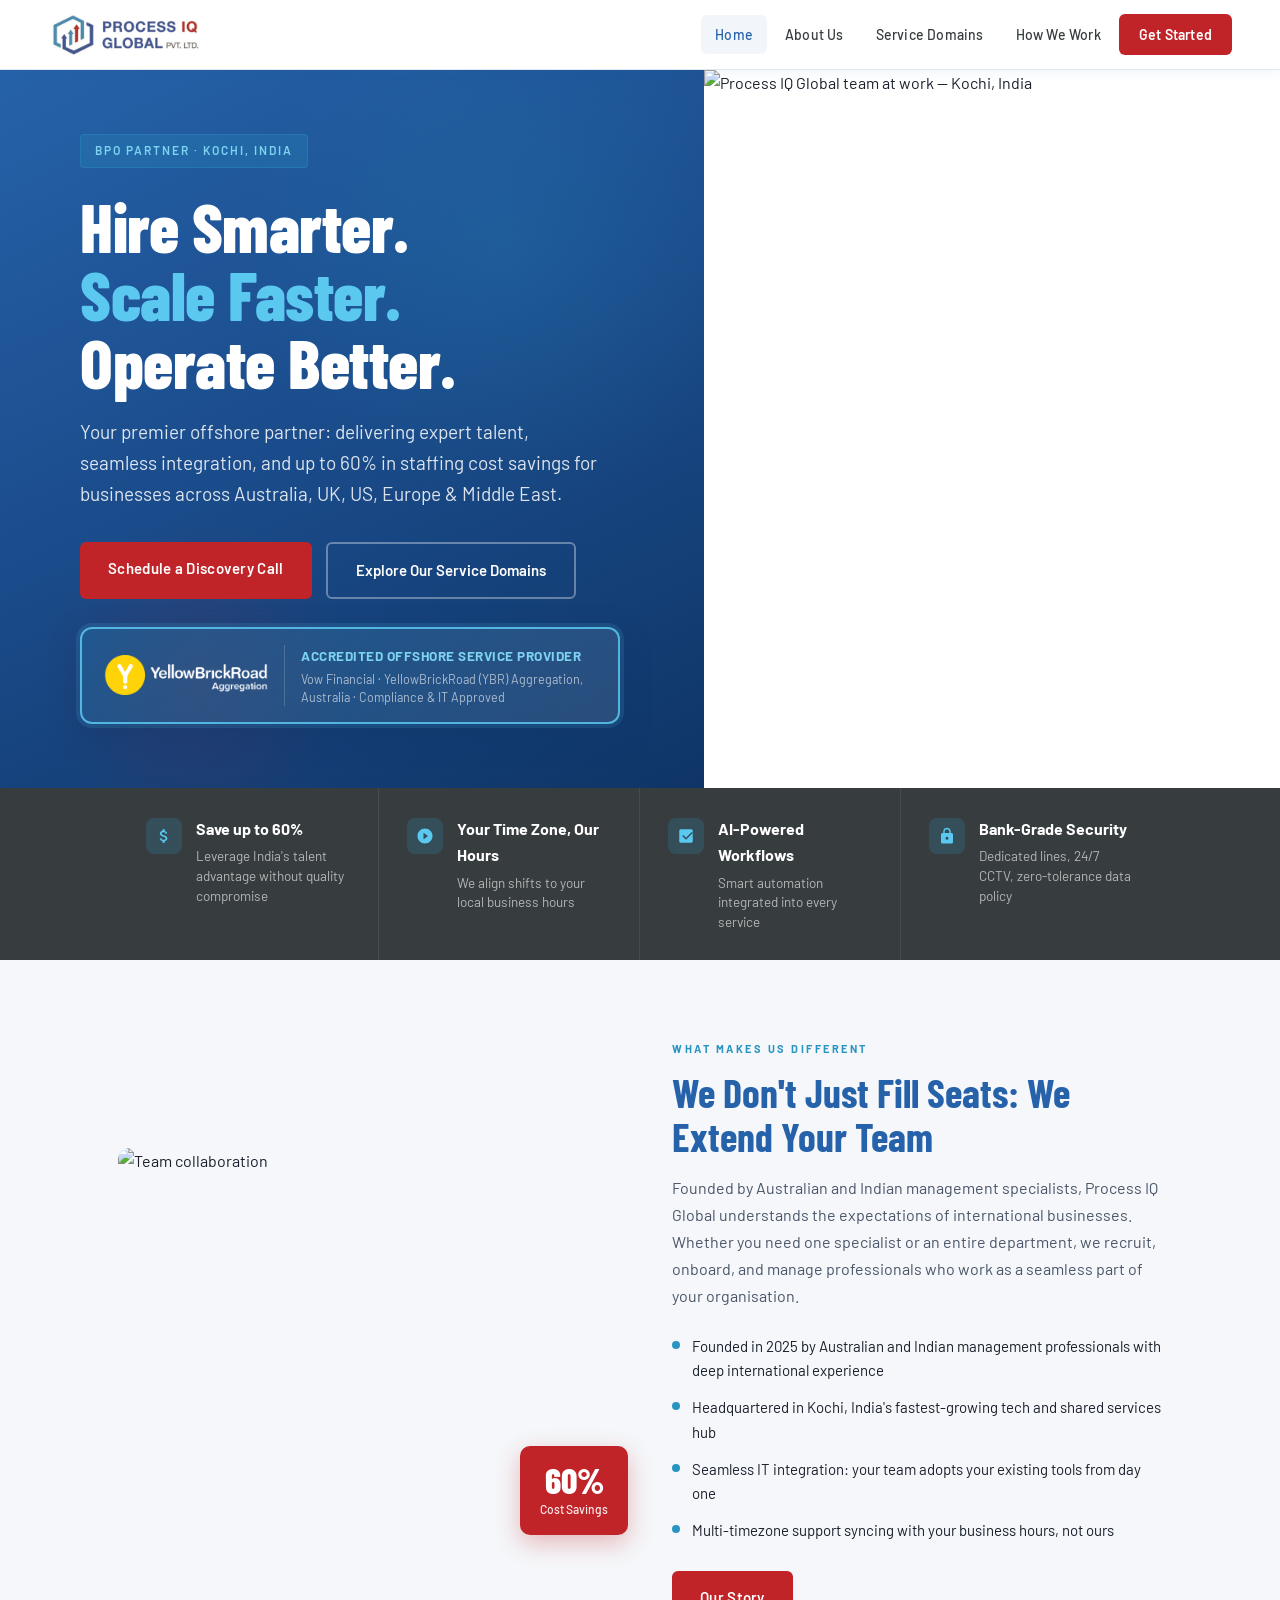
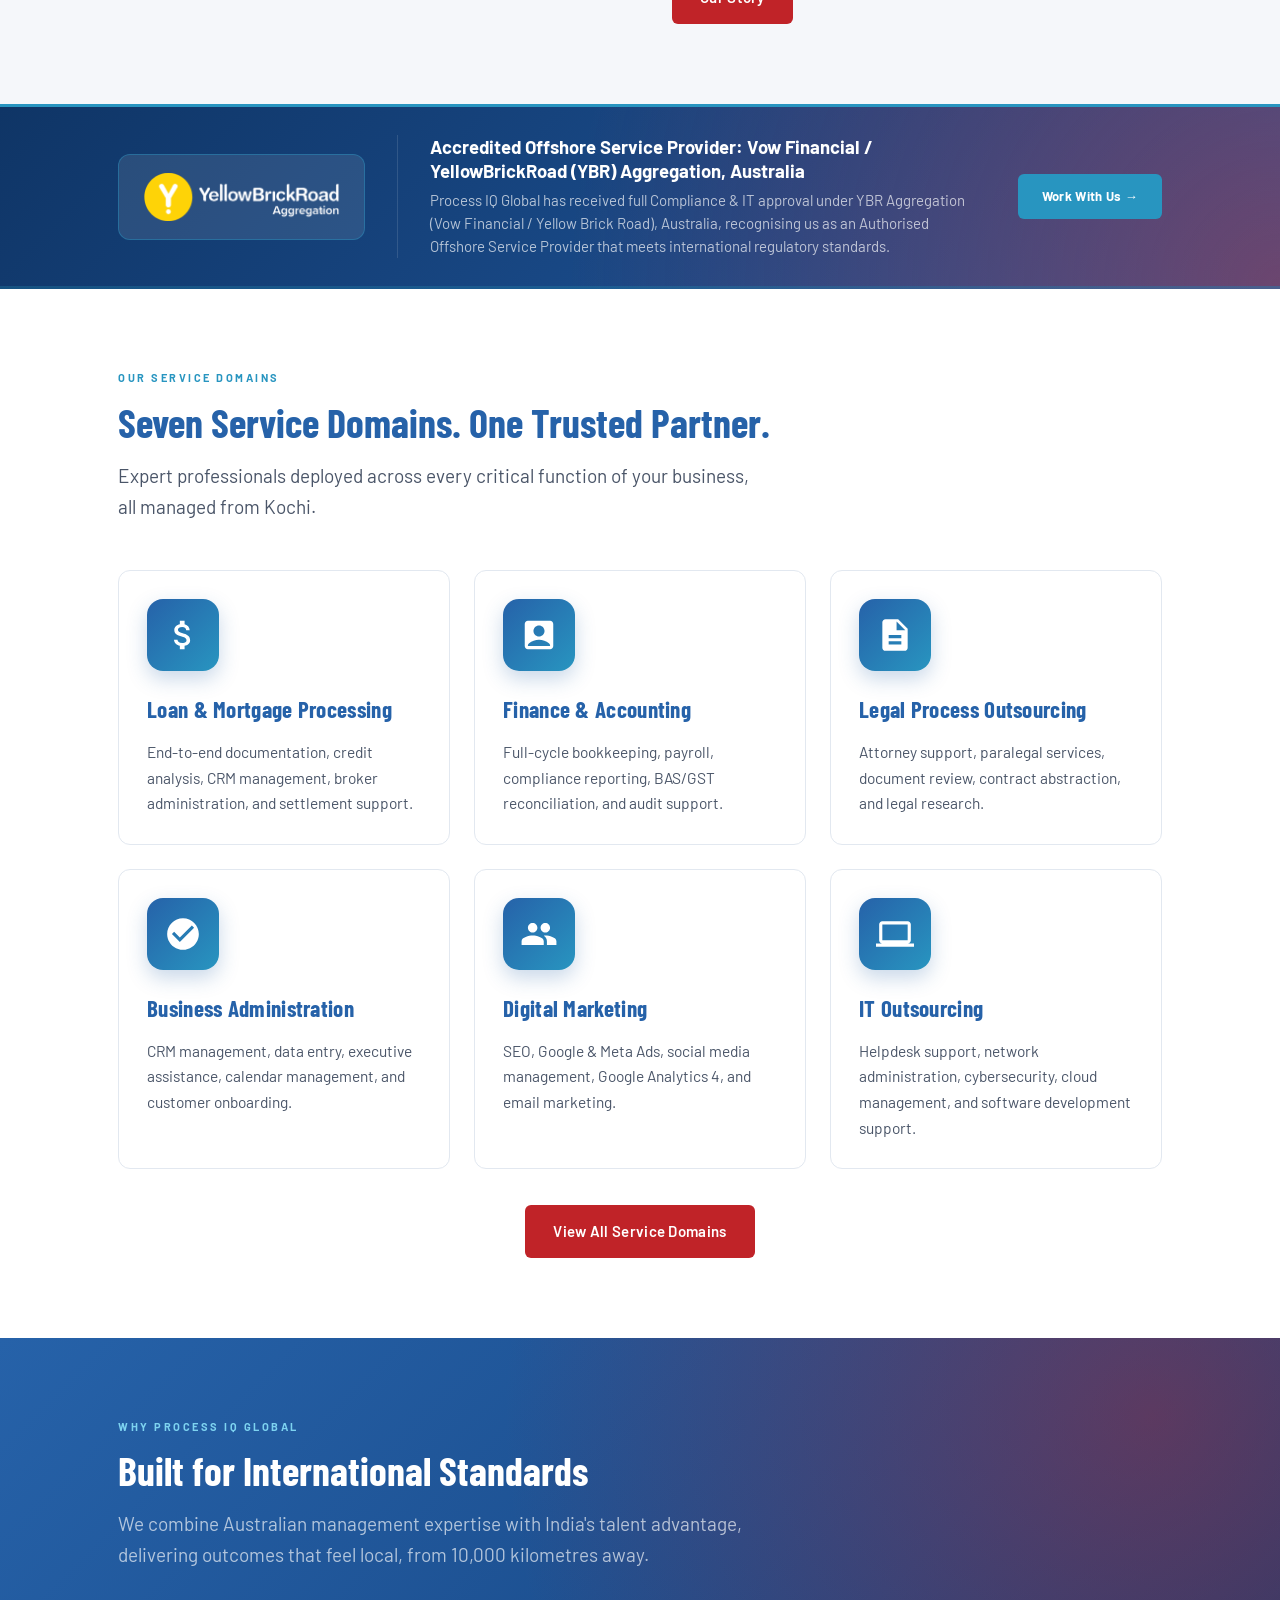
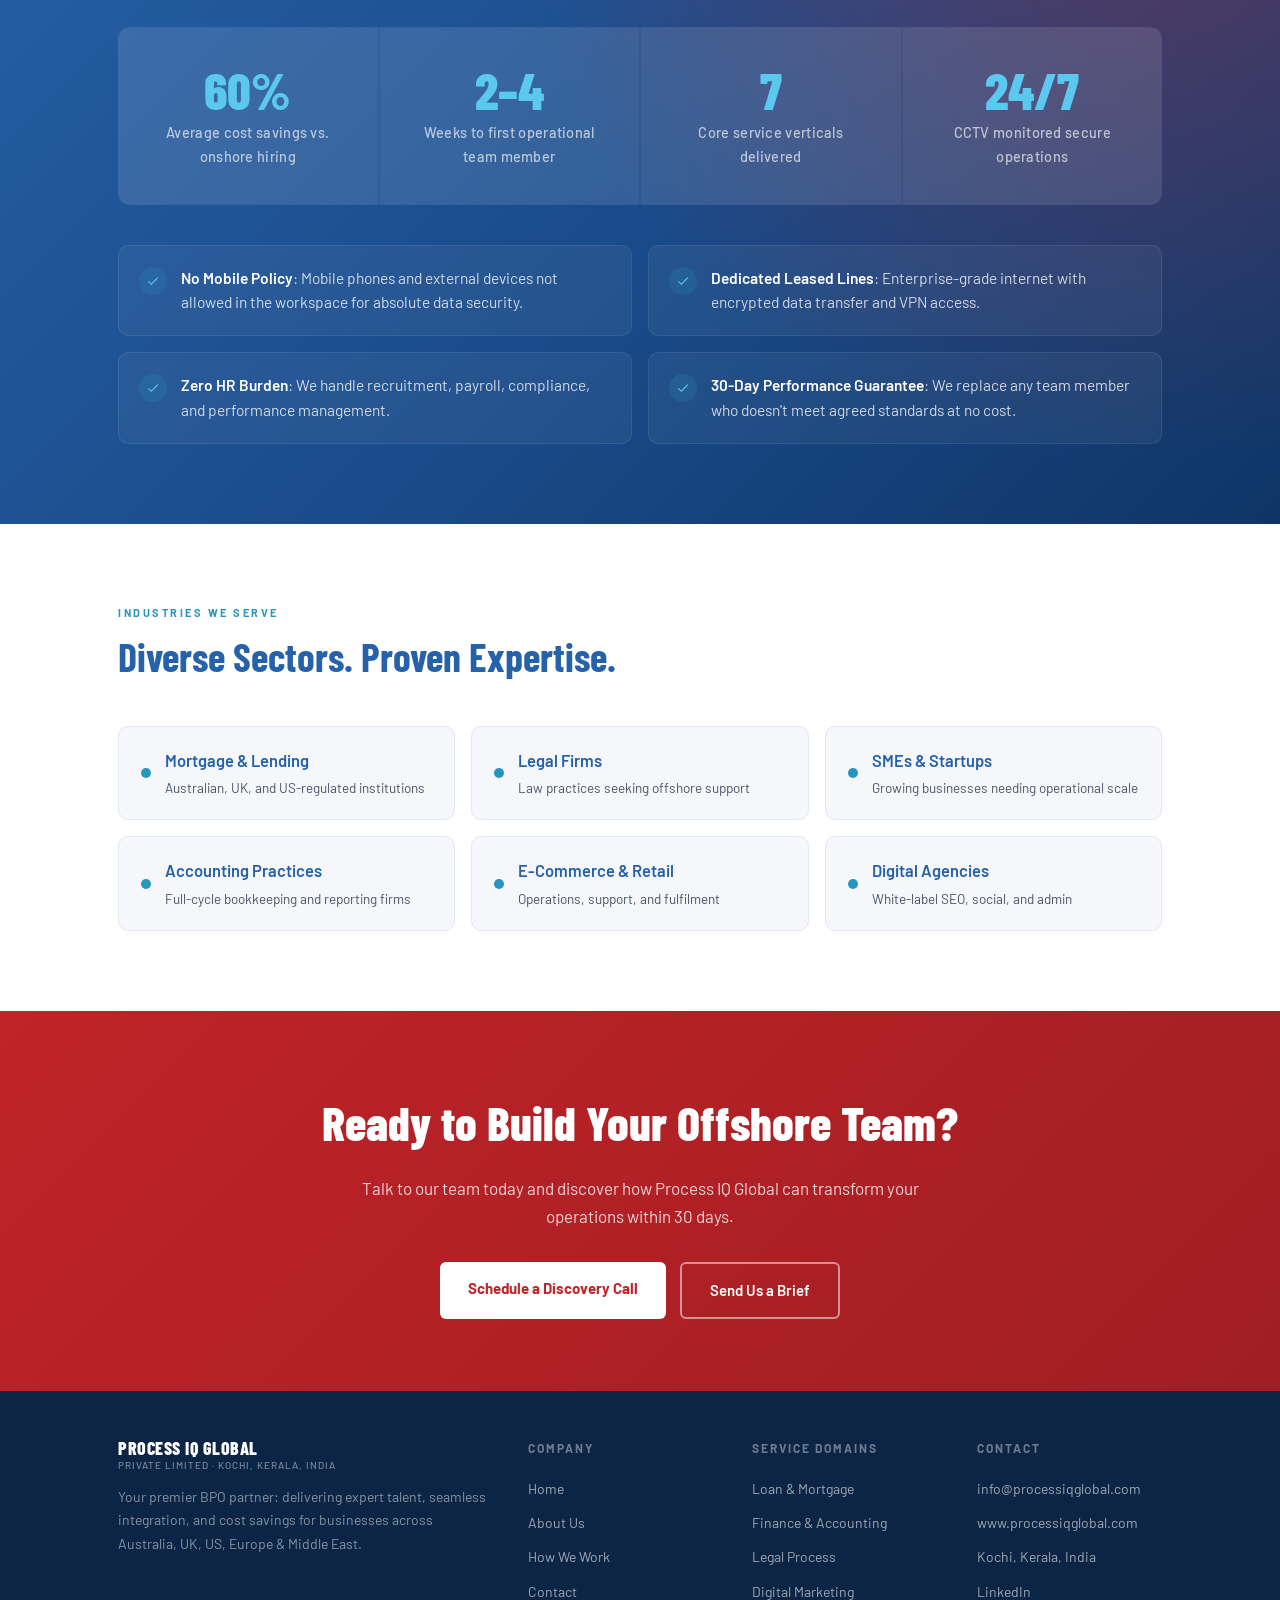
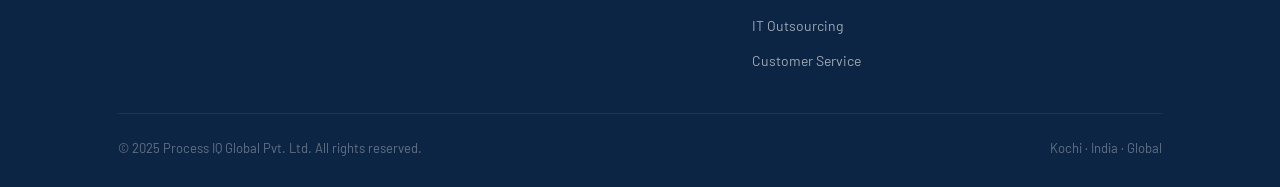
==== commit 5441deb8: "Copy & UI tweaks: drop "the UK" and "free", highlight hero accreditation, vibrant Kochi metro photo " ====
--- a/index.html
+++ b/index.html
@@ -34,9 +34,9 @@
     <div class="hero-content">
       <span class="hero-eyebrow">BPO Partner &middot; Kochi, India</span>
       <h1>Hire Smarter.<br><span>Scale Faster.</span><br>Operate Better.</h1>
-      <p class="hero-sub">Your premier offshore partner: delivering expert talent, seamless integration, and up to 60% in staffing cost savings for businesses across Australia, the UK, US, Europe &amp; Middle East.</p>
+      <p class="hero-sub">Your premier offshore partner: delivering expert talent, seamless integration, and up to 60% in staffing cost savings for businesses across Australia, UK, US, Europe &amp; Middle East.</p>
       <div class="hero-btns">
-        <a href="contact.html" class="btn-primary">Schedule a Free Discovery Call</a>
+        <a href="contact.html" class="btn-primary">Schedule a Discovery Call</a>
         <a href="services.html" class="btn-outline">Explore Our Service Domains</a>
       </div>
       <div class="hero-accred">
@@ -213,7 +213,7 @@
     <h2>Ready to Build Your Offshore Team?</h2>
     <p>Talk to our team today and discover how Process IQ Global can transform your operations within 30 days.</p>
     <div class="cta-banner-btns">
-      <a href="contact.html" class="btn-white">Schedule a Free Discovery Call</a>
+      <a href="contact.html" class="btn-white">Schedule a Discovery Call</a>
       <a href="contact.html" class="btn-outline-white">Send Us a Brief</a>
     </div>
   </div>
@@ -230,7 +230,7 @@
             <span style="font-size:10px;font-weight:500;color:rgba(255,255,255,0.45);letter-spacing:1px;text-transform:uppercase;">Private Limited &middot; Kochi, Kerala, India</span>
           </div>
         </div>
-        <p>Your premier BPO partner: delivering expert talent, seamless integration, and cost savings for businesses across Australia, the UK, US, Europe &amp; Middle East.</p>
+        <p>Your premier BPO partner: delivering expert talent, seamless integration, and cost savings for businesses across Australia, UK, US, Europe &amp; Middle East.</p>
       </div>
       <div>
         <h5>Company</h5>
--- a/css/styles.css
+++ b/css/styles.css
@@ -396,11 +396,12 @@
   align-items: center;
   gap: 16px;
   margin-top: 28px;
-  background: rgba(255,255,255,0.08);
-  border: 1px solid rgba(40,149,192,0.40);
-  border-radius: 10px;
-  padding: 14px 20px;
+  background: linear-gradient(135deg, rgba(40,149,192,0.22) 0%, rgba(255,255,255,0.10) 100%);
+  border: 2px solid rgba(91,200,240,0.85);
+  border-radius: 12px;
+  padding: 16px 22px;
   max-width: fit-content;
+  box-shadow: 0 0 0 4px rgba(91,200,240,0.12), 0 10px 30px rgba(15,53,102,0.45);
 }
 
 .hero-accred-logo {
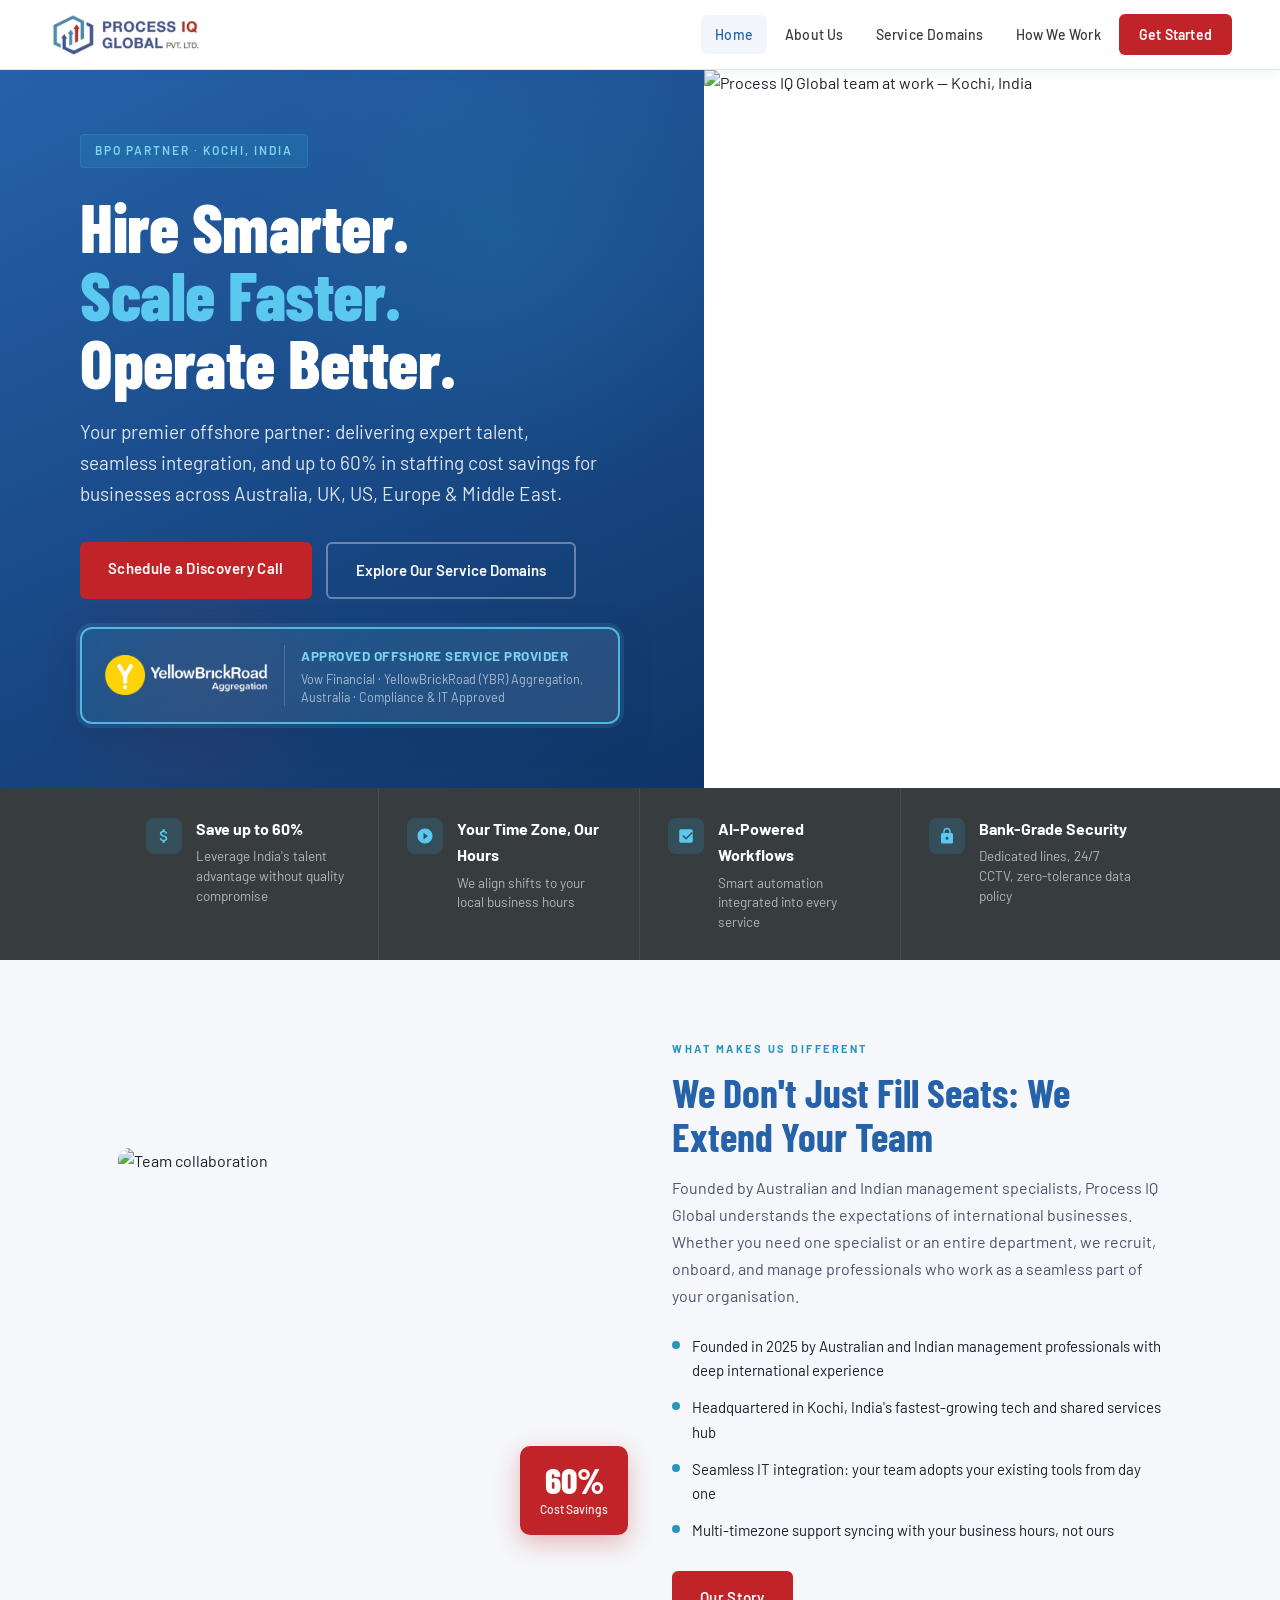
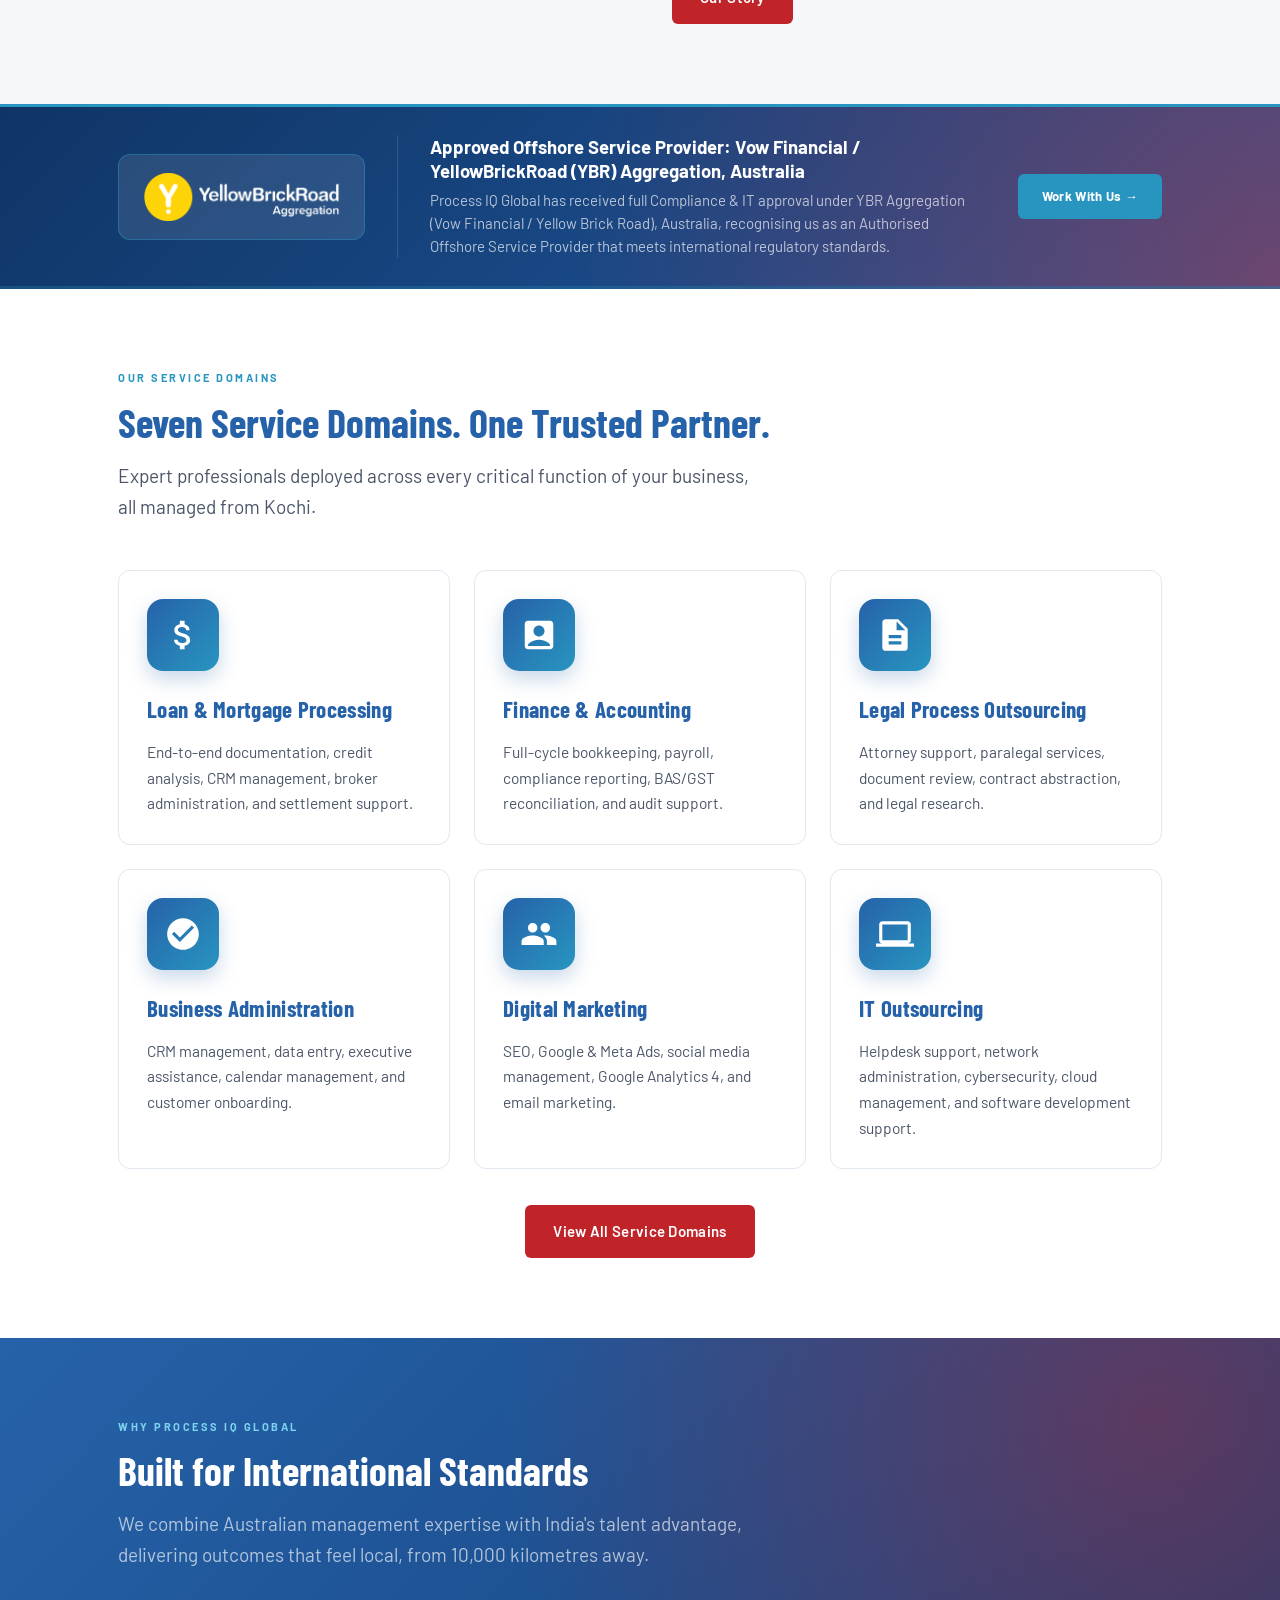
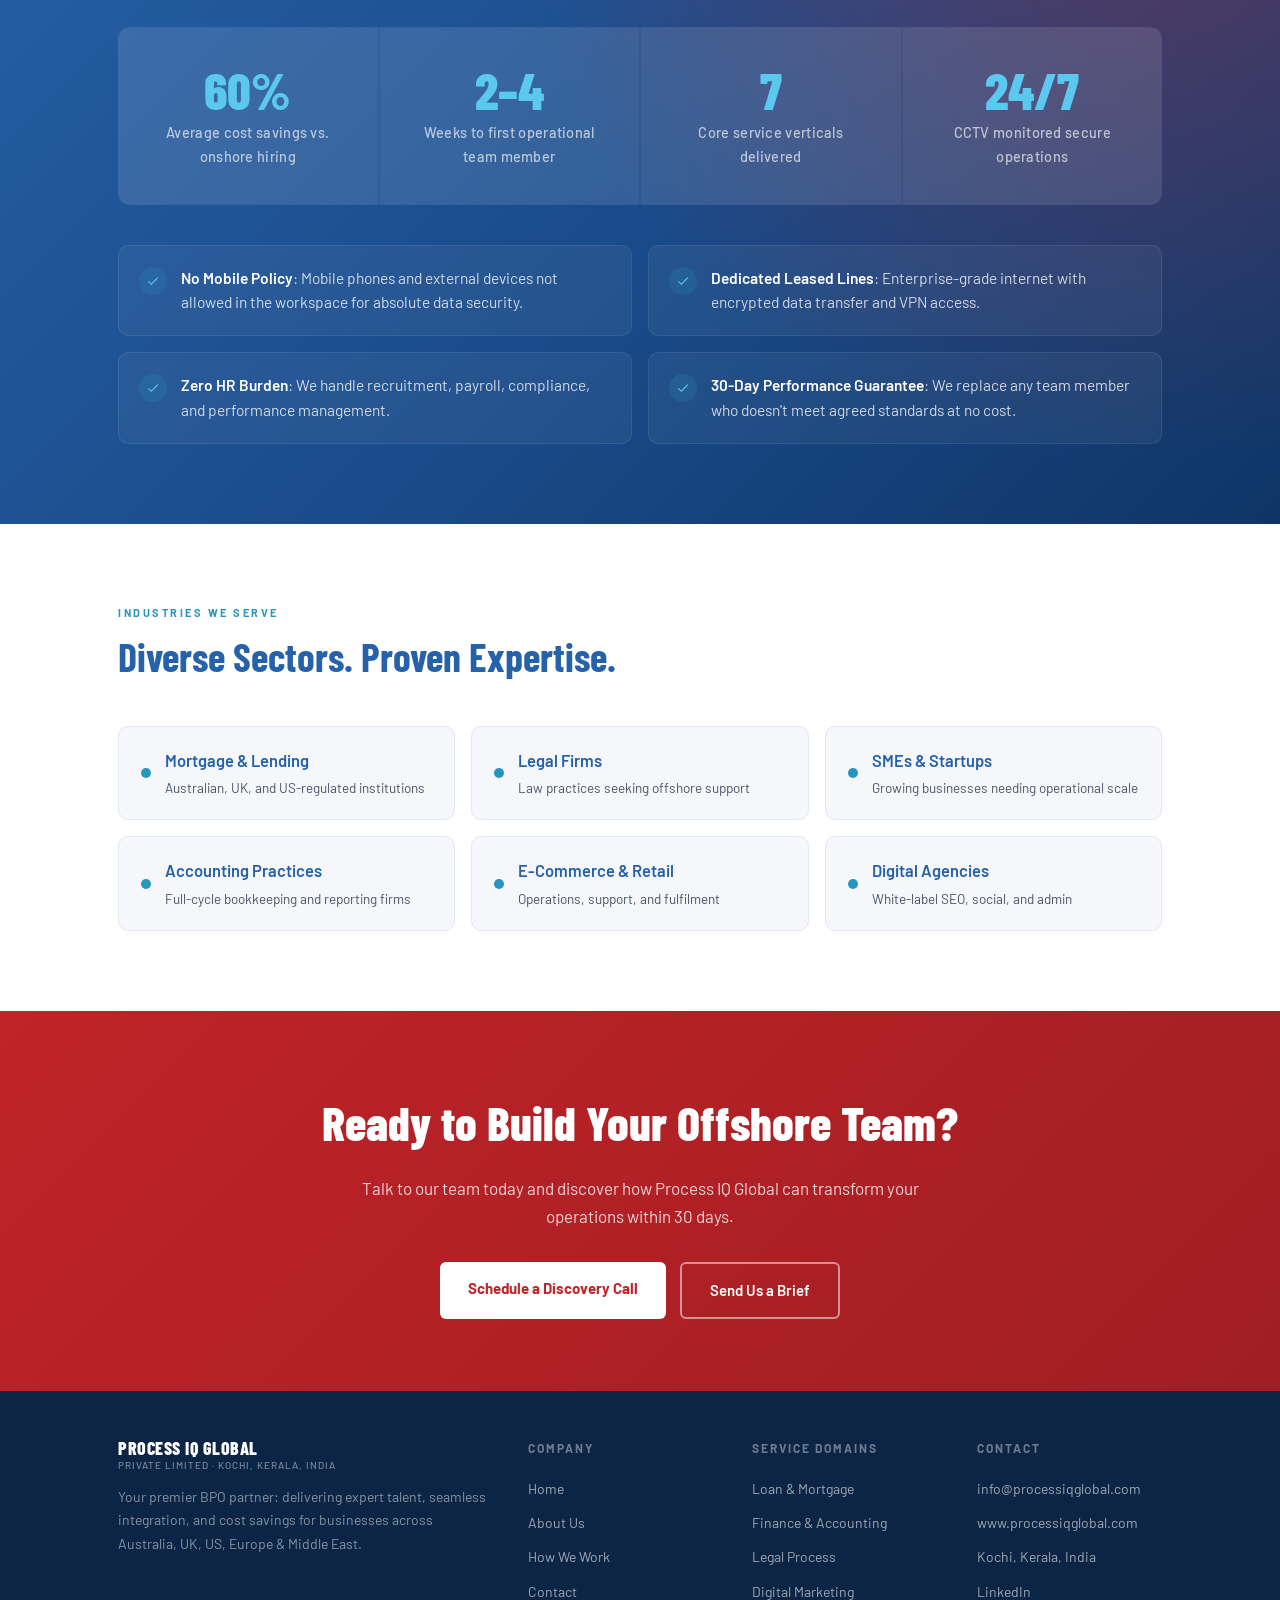
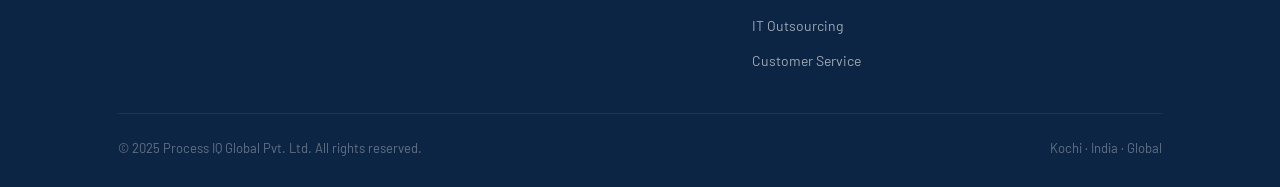
==== commit 3f4ac362: "Replace "Accredited" with "Approved" throughout Change all instances from "Accredited Offshore Servi" ====
--- a/index.html
+++ b/index.html
@@ -43,7 +43,7 @@
         <img src="assets/yellobrick.png" alt="YellowBrickRoad Aggregation" class="hero-accred-logo">
         <div class="hero-accred-divider"></div>
         <div class="hero-accred-text">
-          <span class="hero-accred-title">Accredited Offshore Service Provider</span>
+          <span class="hero-accred-title">Approved Offshore Service Provider</span>
           <span class="hero-accred-sub">Vow Financial &middot; YellowBrickRoad (YBR) Aggregation, Australia &middot; Compliance &amp; IT Approved</span>
         </div>
       </div>
@@ -118,7 +118,7 @@
       </div>
       <div class="ybr-divider"></div>
       <div class="ybr-text">
-        <strong>Accredited Offshore Service Provider: Vow Financial / YellowBrickRoad (YBR) Aggregation, Australia</strong>
+        <strong>Approved Offshore Service Provider: Vow Financial / YellowBrickRoad (YBR) Aggregation, Australia</strong>
         <p>Process IQ Global has received full Compliance &amp; IT approval under YBR Aggregation (Vow Financial / Yellow Brick Road), Australia, recognising us as an Authorised Offshore Service Provider that meets international regulatory standards.</p>
       </div>
       <a href="contact.html" class="ybr-cta">Work With Us &rarr;</a>
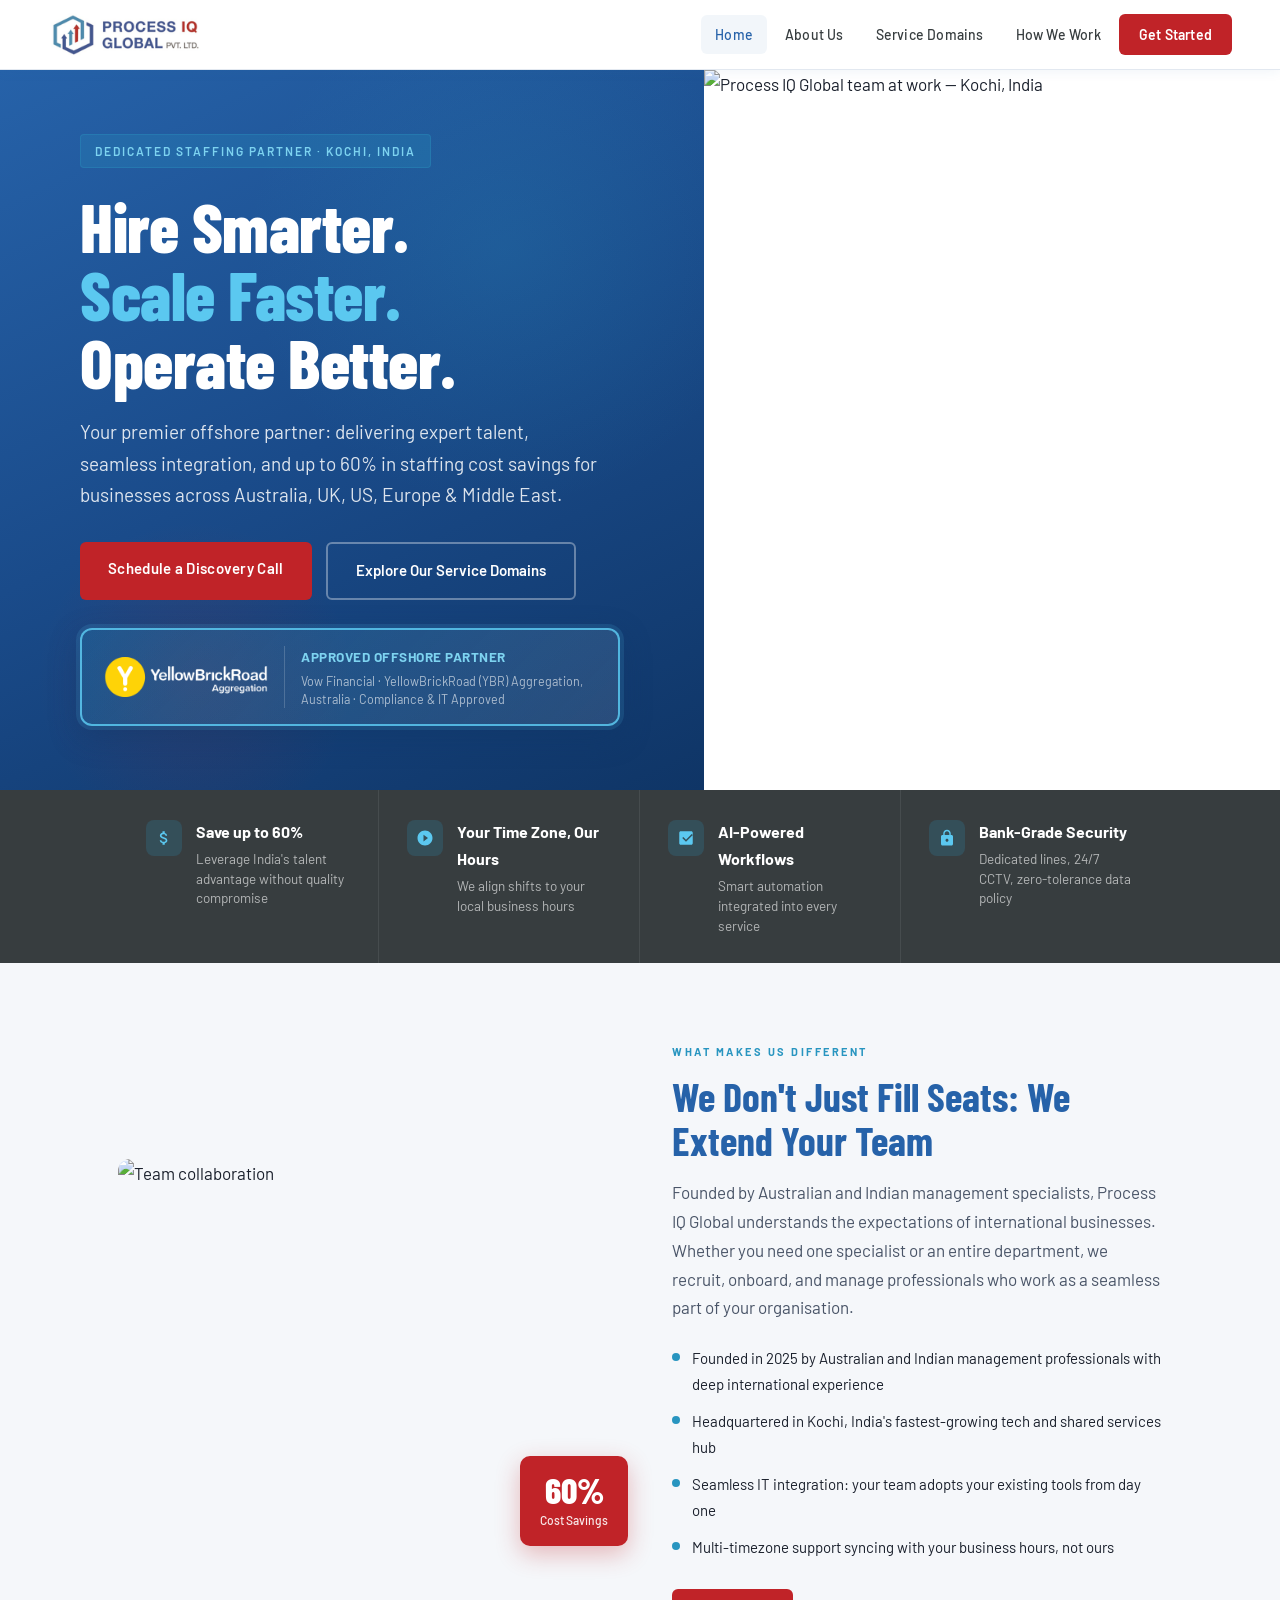
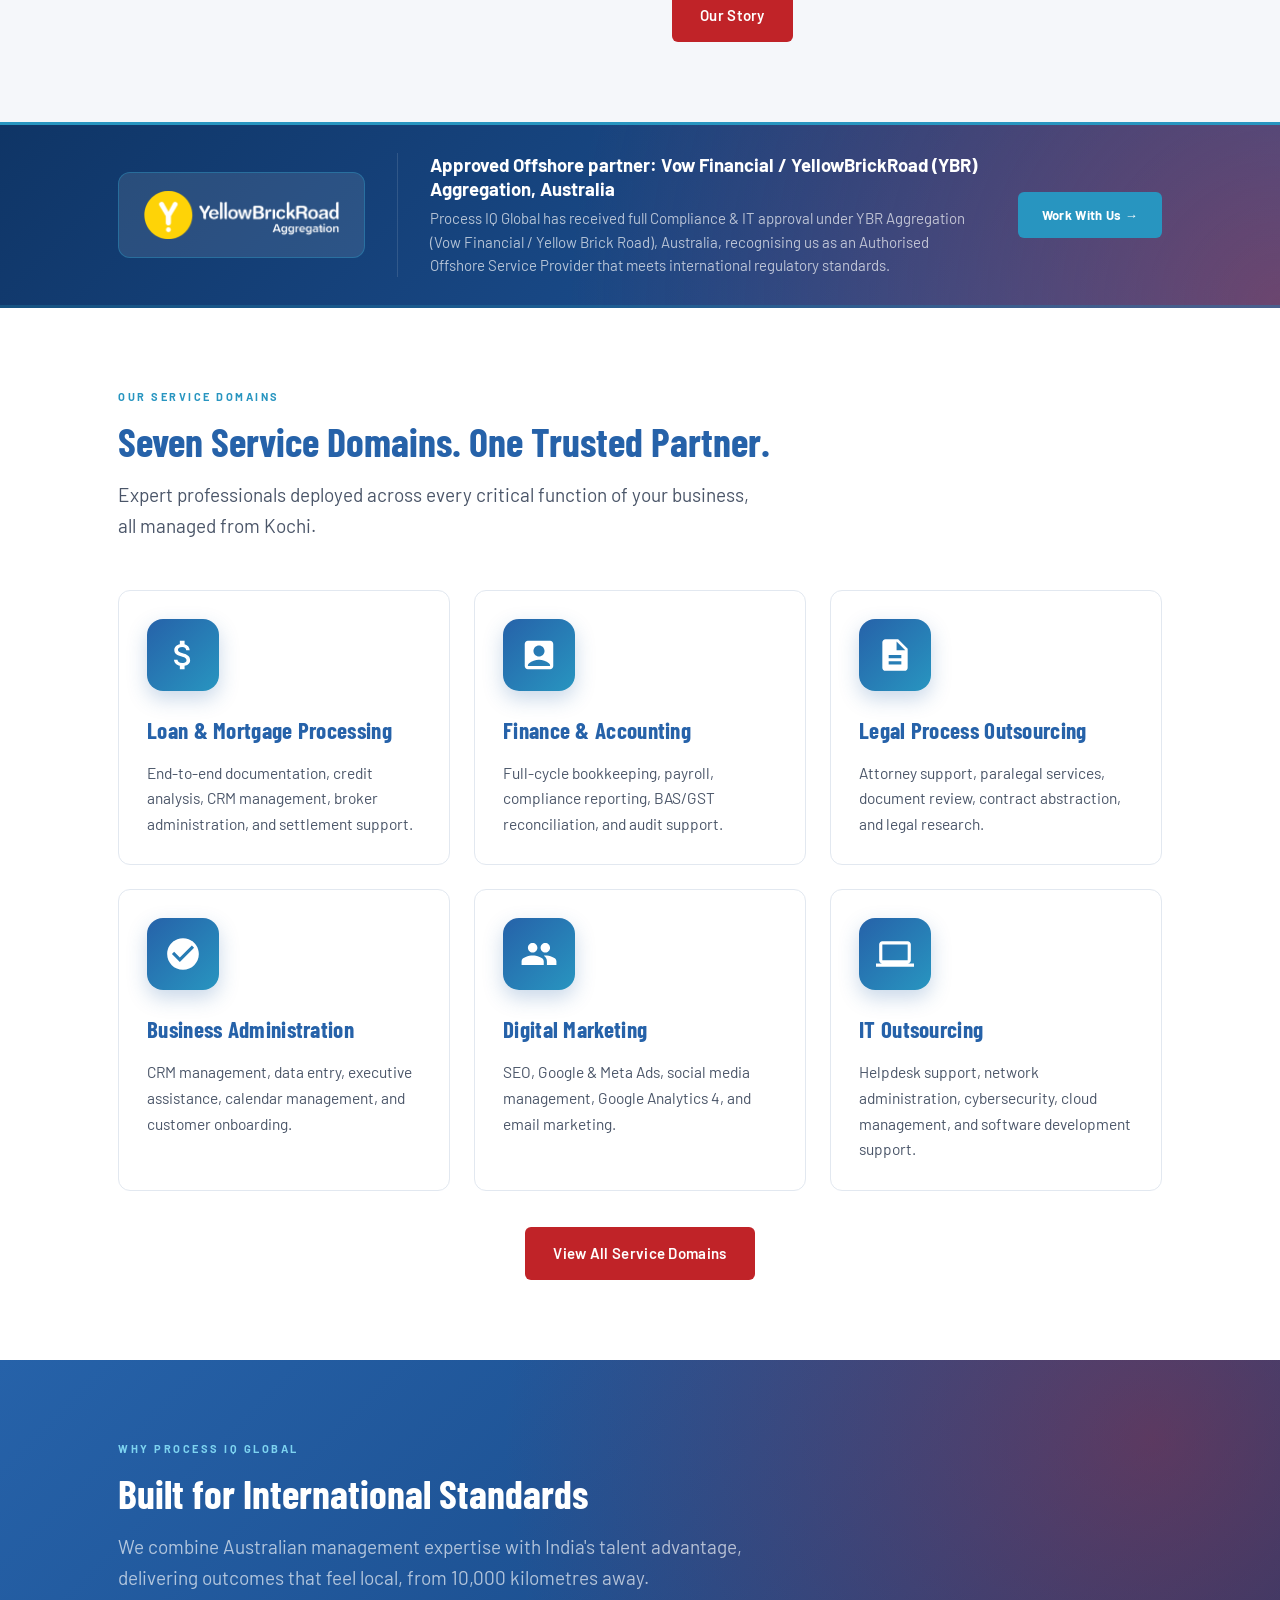
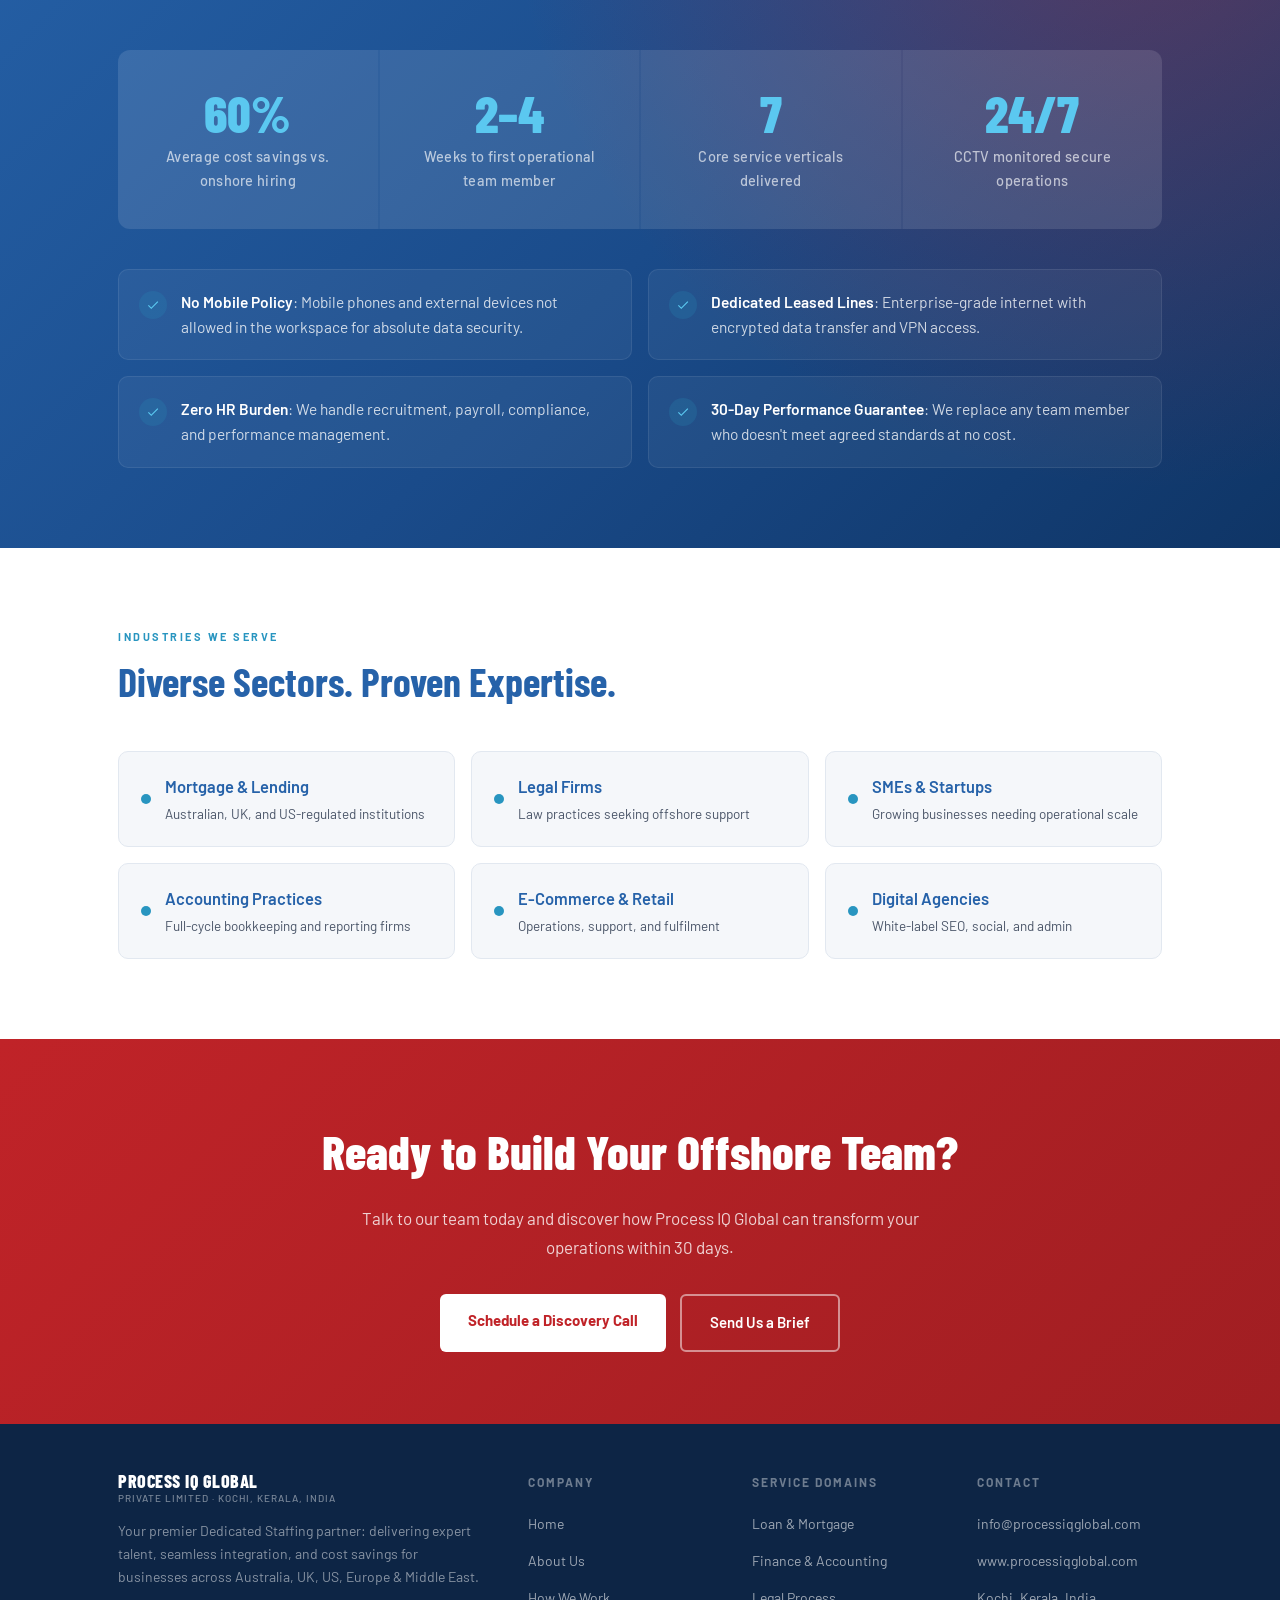
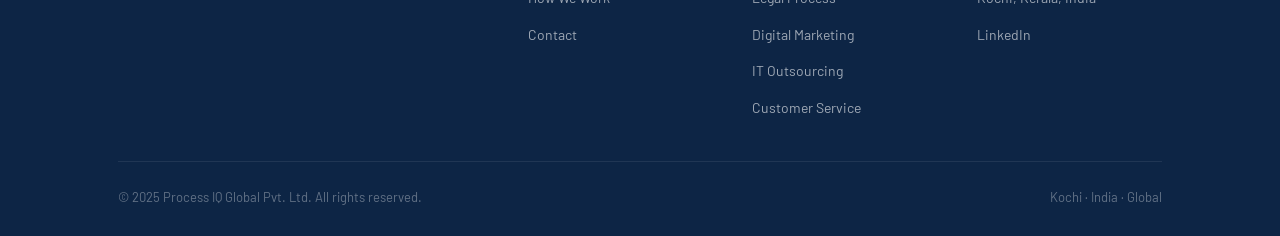
==== commit 0256b6d0: "Replace BPO with Dedicated Staffing, enhance typography & activate footer links - Replace all "BPO" " ====
--- a/index.html
+++ b/index.html
@@ -32,7 +32,7 @@
 <section class="hero">
   <div class="hero-left">
     <div class="hero-content">
-      <span class="hero-eyebrow">BPO Partner &middot; Kochi, India</span>
+      <span class="hero-eyebrow">Dedicated Staffing Partner &middot; Kochi, India</span>
       <h1>Hire Smarter.<br><span>Scale Faster.</span><br>Operate Better.</h1>
       <p class="hero-sub">Your premier offshore partner: delivering expert talent, seamless integration, and up to 60% in staffing cost savings for businesses across Australia, UK, US, Europe &amp; Middle East.</p>
       <div class="hero-btns">
@@ -43,7 +43,7 @@
         <img src="assets/yellobrick.png" alt="YellowBrickRoad Aggregation" class="hero-accred-logo">
         <div class="hero-accred-divider"></div>
         <div class="hero-accred-text">
-          <span class="hero-accred-title">Approved Offshore Service Provider</span>
+          <span class="hero-accred-title">Approved Offshore partner</span>
           <span class="hero-accred-sub">Vow Financial &middot; YellowBrickRoad (YBR) Aggregation, Australia &middot; Compliance &amp; IT Approved</span>
         </div>
       </div>
@@ -118,7 +118,7 @@
       </div>
       <div class="ybr-divider"></div>
       <div class="ybr-text">
-        <strong>Approved Offshore Service Provider: Vow Financial / YellowBrickRoad (YBR) Aggregation, Australia</strong>
+        <strong>Approved Offshore partner: Vow Financial / YellowBrickRoad (YBR) Aggregation, Australia</strong>
         <p>Process IQ Global has received full Compliance &amp; IT approval under YBR Aggregation (Vow Financial / Yellow Brick Road), Australia, recognising us as an Authorised Offshore Service Provider that meets international regulatory standards.</p>
       </div>
       <a href="contact.html" class="ybr-cta">Work With Us &rarr;</a>
@@ -230,7 +230,7 @@
             <span style="font-size:10px;font-weight:500;color:rgba(255,255,255,0.45);letter-spacing:1px;text-transform:uppercase;">Private Limited &middot; Kochi, Kerala, India</span>
           </div>
         </div>
-        <p>Your premier BPO partner: delivering expert talent, seamless integration, and cost savings for businesses across Australia, UK, US, Europe &amp; Middle East.</p>
+        <p>Your premier Dedicated Staffing partner: delivering expert talent, seamless integration, and cost savings for businesses across Australia, UK, US, Europe &amp; Middle East.</p>
       </div>
       <div>
         <h5>Company</h5>
@@ -257,8 +257,8 @@
         <ul>
           <li><a href="mailto:info@processiqglobal.com">info@processiqglobal.com</a></li>
           <li><a href="#">www.processiqglobal.com</a></li>
-          <li><a href="#">Kochi, Kerala, India</a></li>
-          <li><a href="#">LinkedIn</a></li>
+          <li><a href="https://maps.google.com/?q=Kochi,+Kerala,+India" target="_blank">Kochi, Kerala, India</a></li>
+          <li><a href="https://linkedin.com/company/process-iq-global" target="_blank">LinkedIn</a></li>
         </ul>
       </div>
     </div>
--- a/css/styles.css
+++ b/css/styles.css
@@ -17,8 +17,8 @@
   font-family: 'Barlow', sans-serif;
   background: var(--white);
   color: var(--text-body);
-  font-size: 16px;
-  line-height: 1.65;
+  font-size: 17px;
+  line-height: 1.7;
 }
 
 /* ===== NAV ===== */
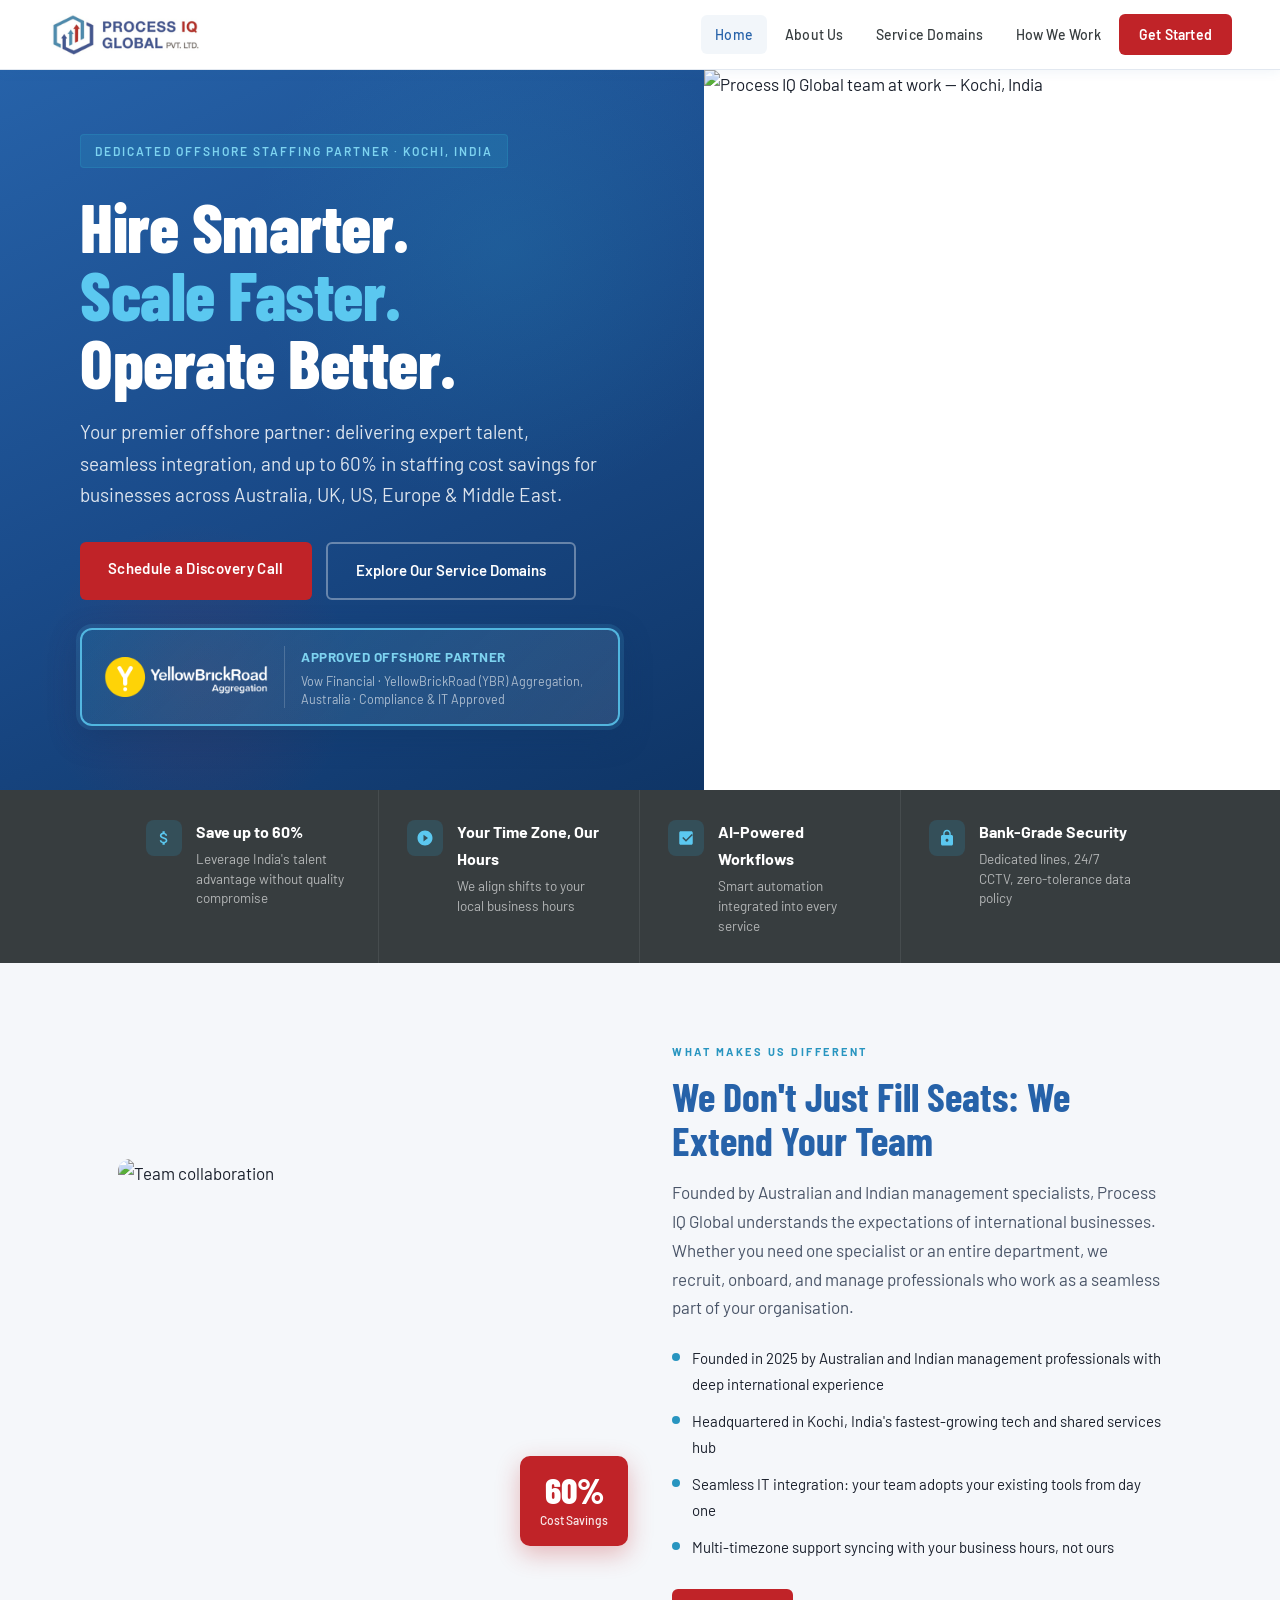
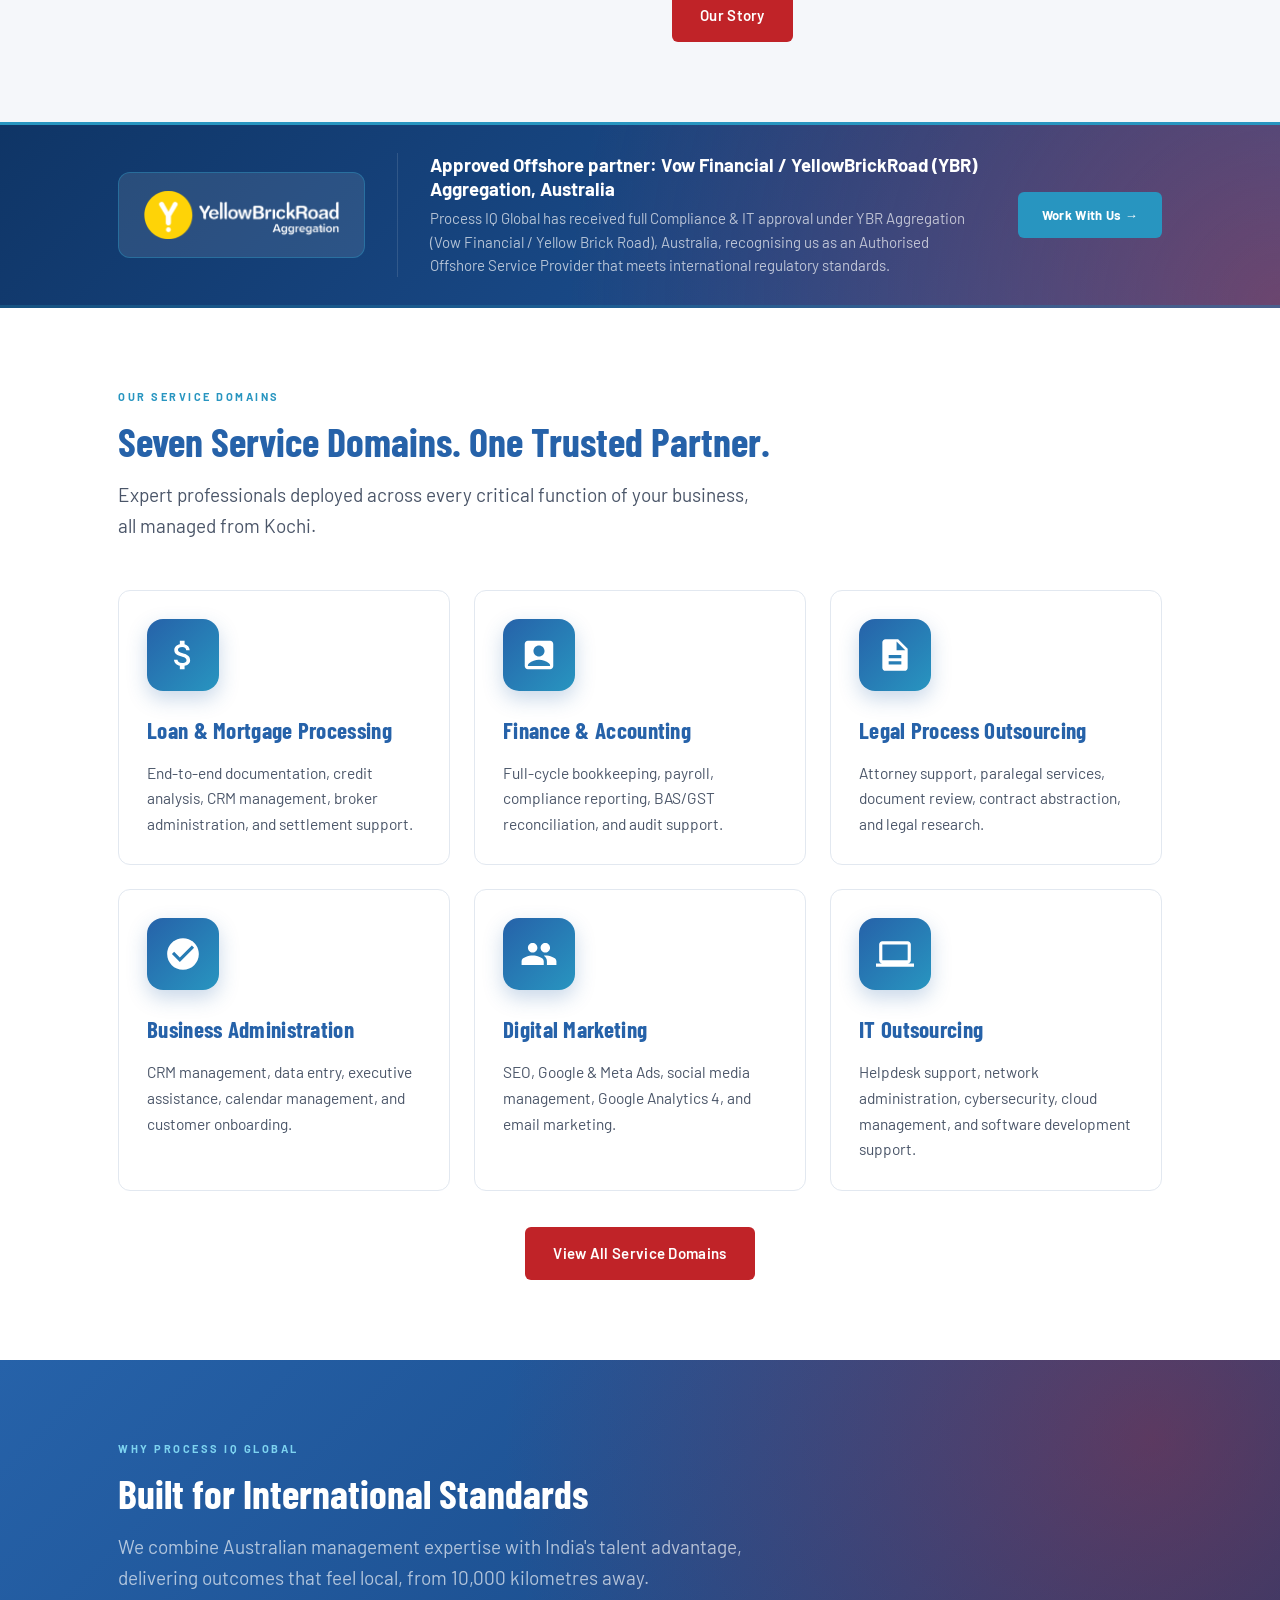
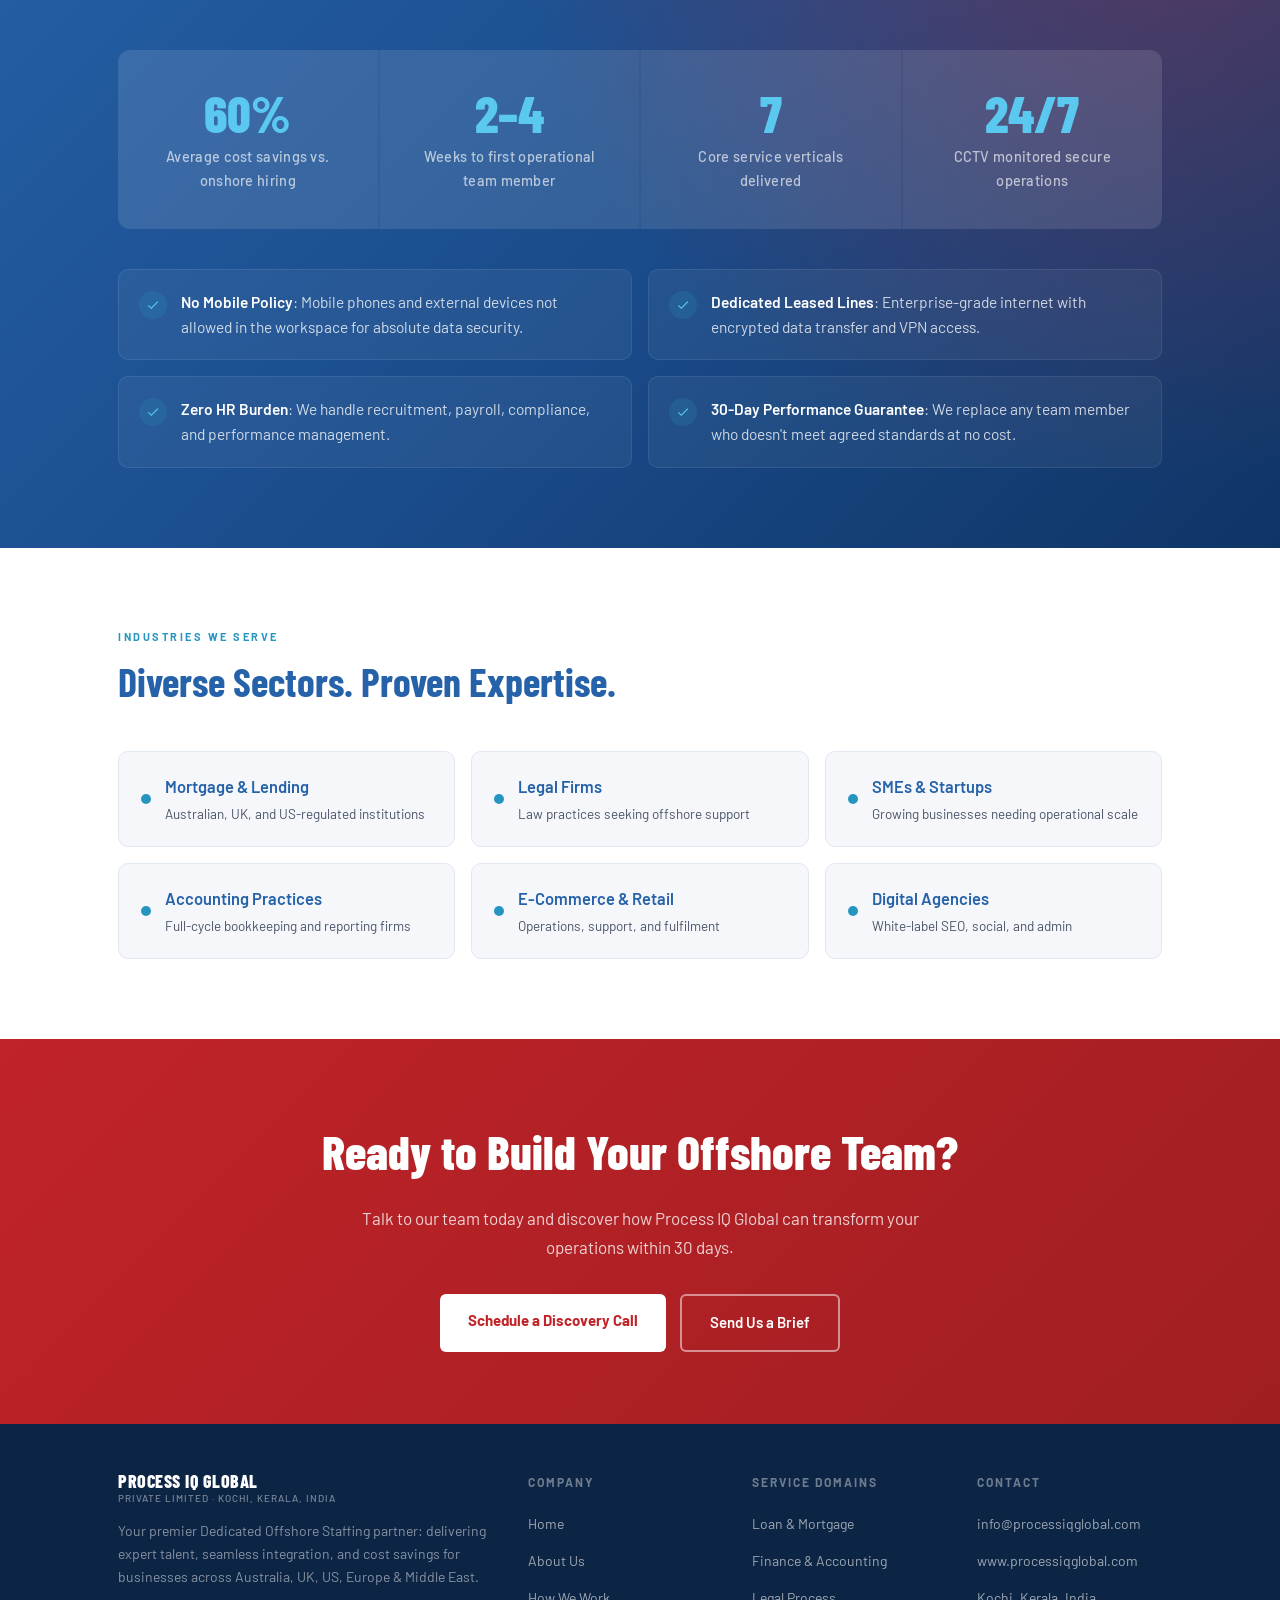
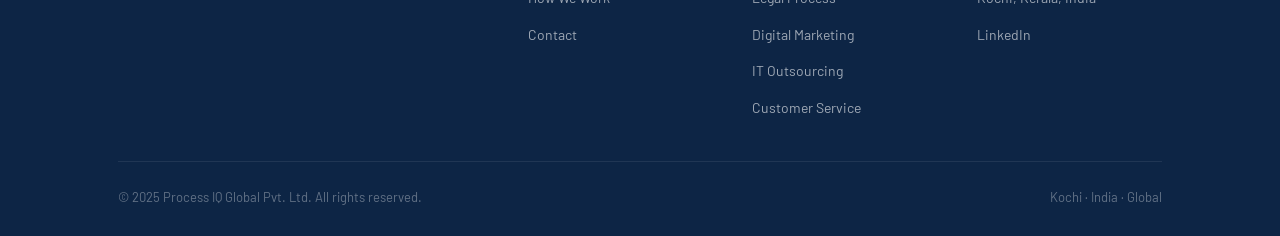
==== commit d05187db: "Replace Dedicated Staffing with Dedicated Offshore Staffing throughout Co-Authored-By: Claude Haiku " ====
--- a/index.html
+++ b/index.html
@@ -32,7 +32,7 @@
 <section class="hero">
   <div class="hero-left">
     <div class="hero-content">
-      <span class="hero-eyebrow">Dedicated Staffing Partner &middot; Kochi, India</span>
+      <span class="hero-eyebrow">Dedicated Offshore Staffing Partner &middot; Kochi, India</span>
       <h1>Hire Smarter.<br><span>Scale Faster.</span><br>Operate Better.</h1>
       <p class="hero-sub">Your premier offshore partner: delivering expert talent, seamless integration, and up to 60% in staffing cost savings for businesses across Australia, UK, US, Europe &amp; Middle East.</p>
       <div class="hero-btns">
@@ -230,7 +230,7 @@
             <span style="font-size:10px;font-weight:500;color:rgba(255,255,255,0.45);letter-spacing:1px;text-transform:uppercase;">Private Limited &middot; Kochi, Kerala, India</span>
           </div>
         </div>
-        <p>Your premier Dedicated Staffing partner: delivering expert talent, seamless integration, and cost savings for businesses across Australia, UK, US, Europe &amp; Middle East.</p>
+        <p>Your premier Dedicated Offshore Staffing partner: delivering expert talent, seamless integration, and cost savings for businesses across Australia, UK, US, Europe &amp; Middle East.</p>
       </div>
       <div>
         <h5>Company</h5>
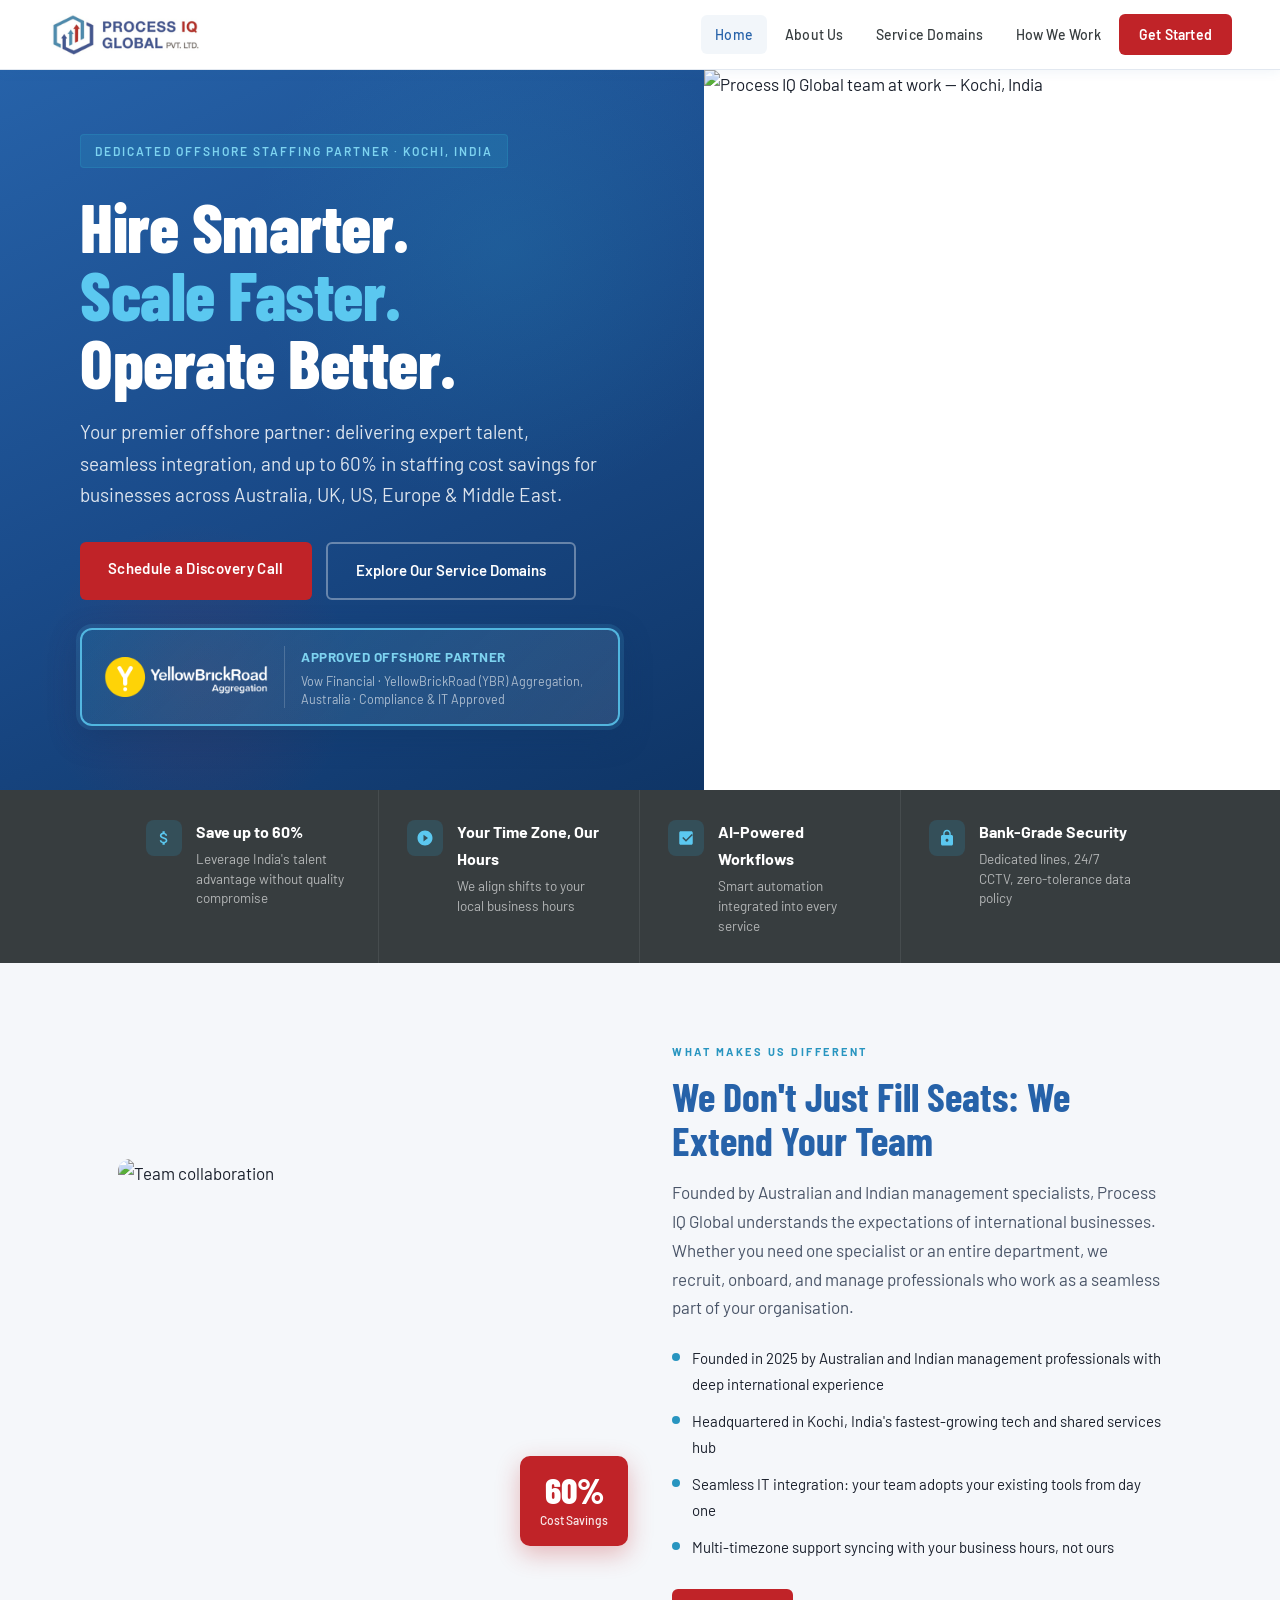
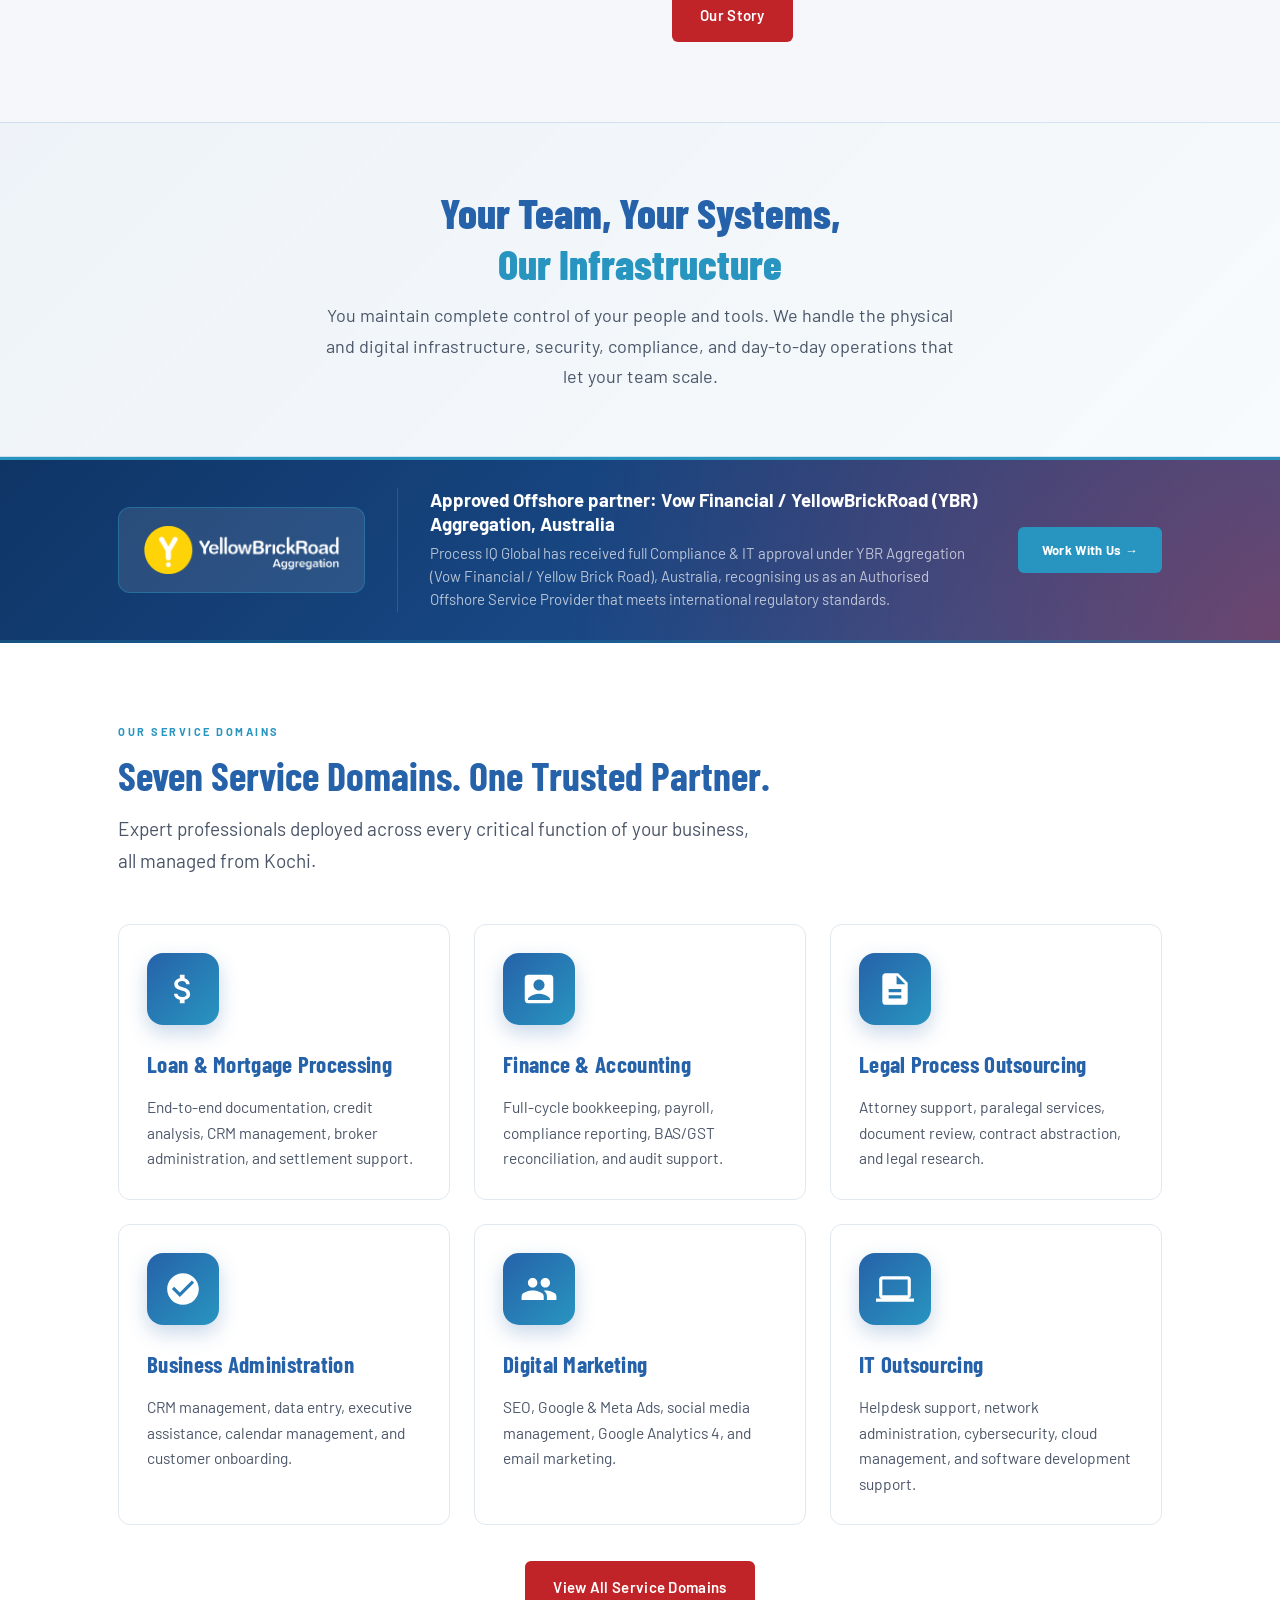
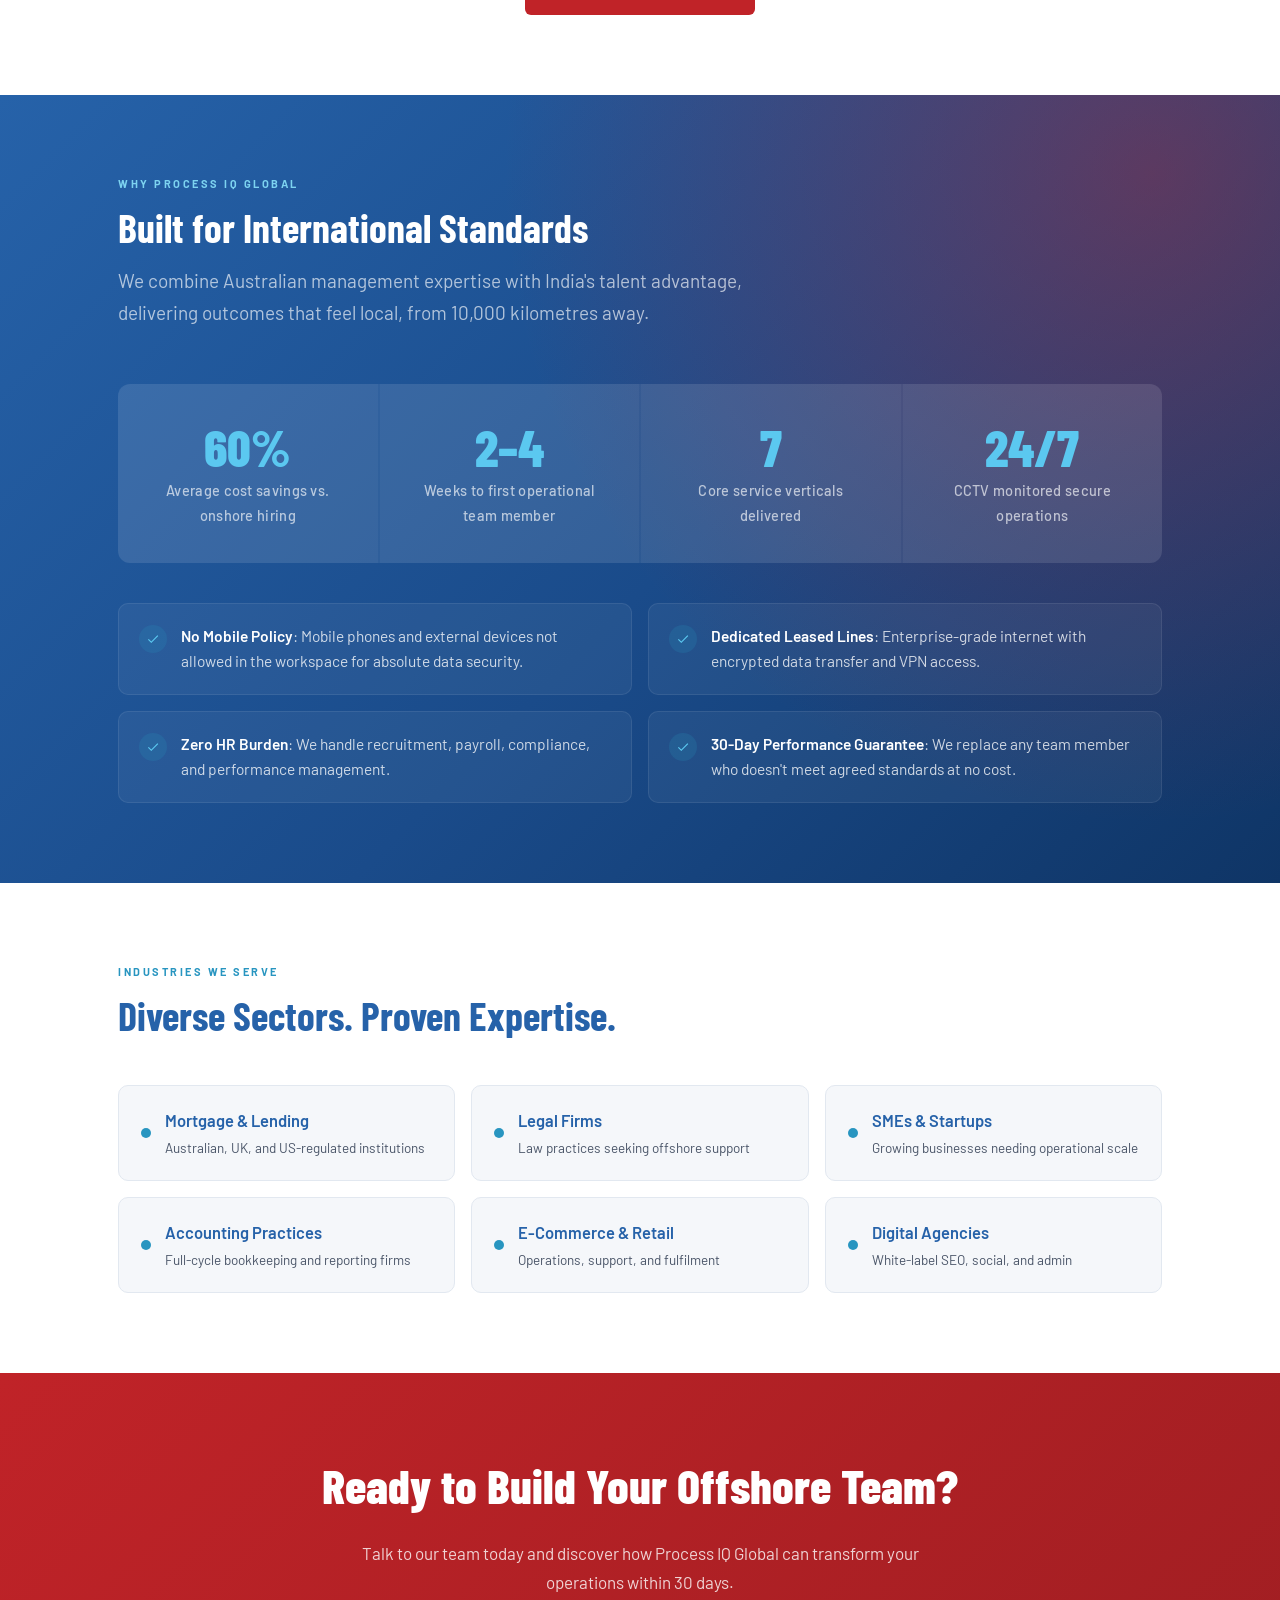
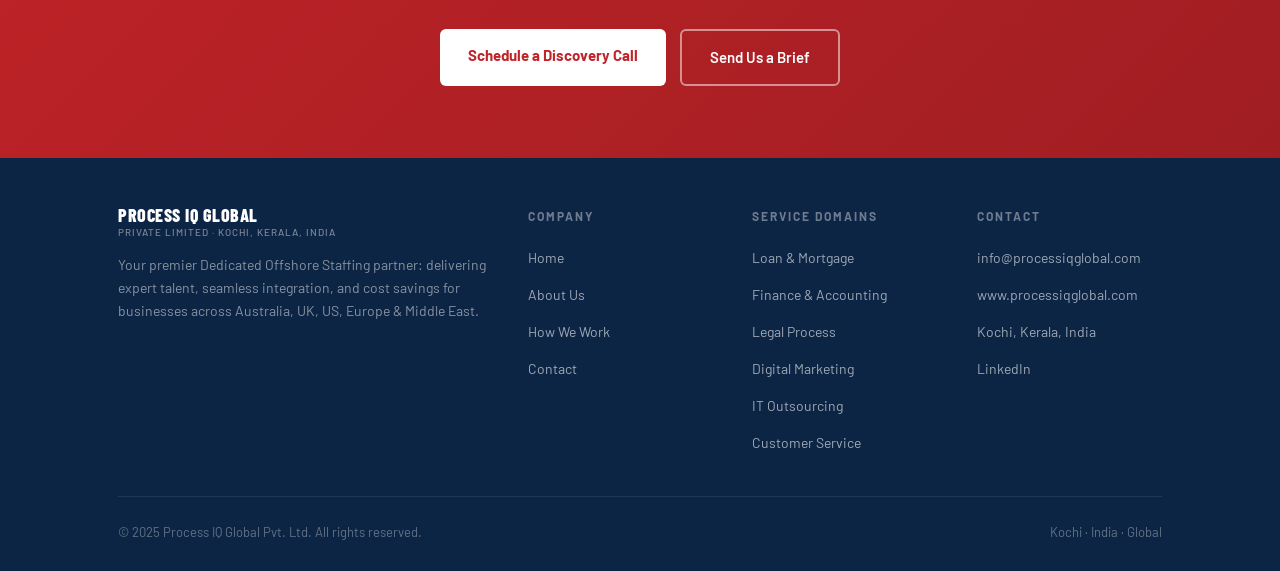
==== commit a5f8a51a: "Add core value proposition section: Your Team, Your Systems, Our Infrastructure Prominent tagline se" ====
--- a/index.html
+++ b/index.html
@@ -109,6 +109,16 @@
   </div>
 </section>
 
+<!-- VALUE PROPOSITION -->
+<section style="background: linear-gradient(135deg, rgba(38,98,169,0.08) 0%, rgba(40,149,192,0.04) 100%); border-top: 1px solid rgba(38,98,169,0.15); border-bottom: 1px solid rgba(38,98,169,0.15); padding: 64px 0;">
+  <div class="container">
+    <div style="text-align: center;">
+      <h2 style="font-family: 'Barlow Condensed', sans-serif; font-size: 42px; font-weight: 800; color: var(--dark-blue); line-height: 1.2; margin-bottom: 12px;">Your Team, Your Systems,<br><span style="color: var(--light-blue);">Our Infrastructure</span></h2>
+      <p style="font-size: 18px; color: var(--text-muted); max-width: 640px; margin: 0 auto; line-height: 1.7;">You maintain complete control of your people and tools. We handle the physical and digital infrastructure, security, compliance, and day-to-day operations that let your team scale.</p>
+    </div>
+  </div>
+</section>
+
 <!-- YBR ACCREDITATION STRIP -->
 <div class="ybr-strip">
   <div class="container">
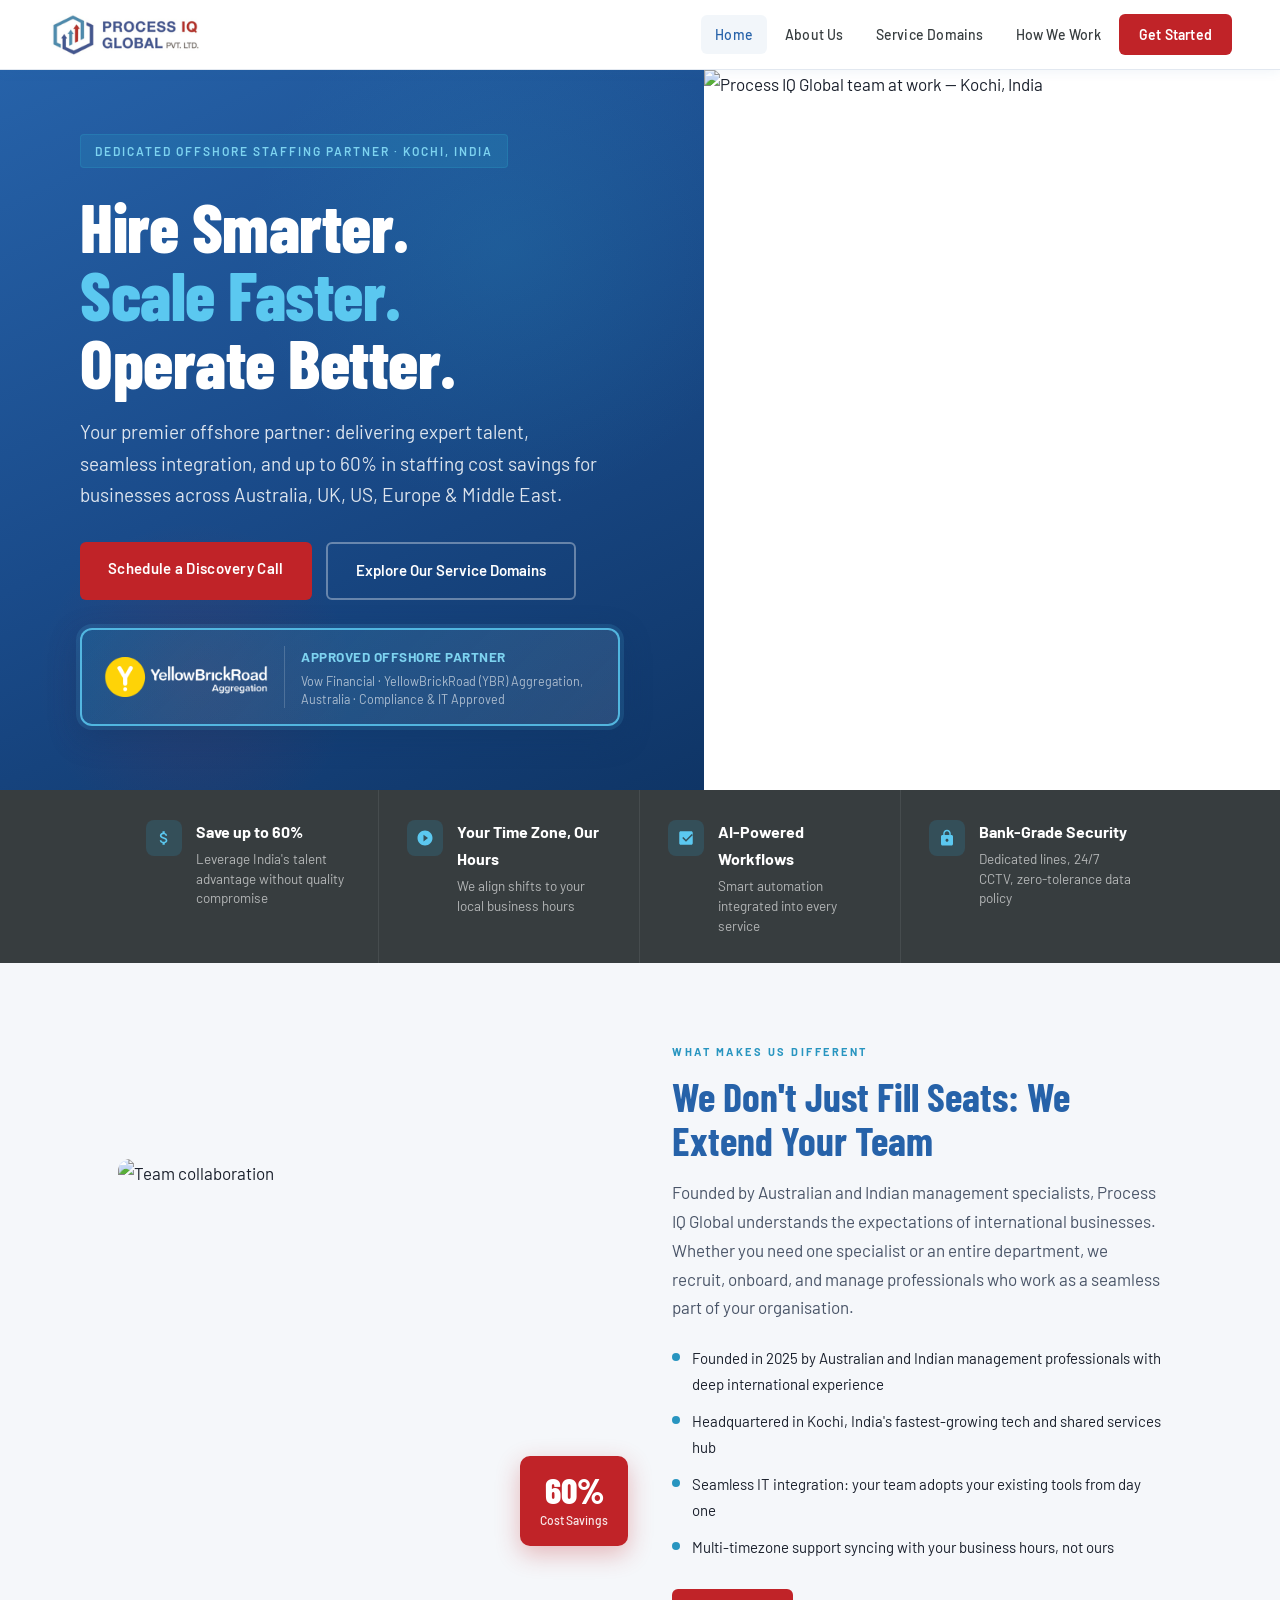
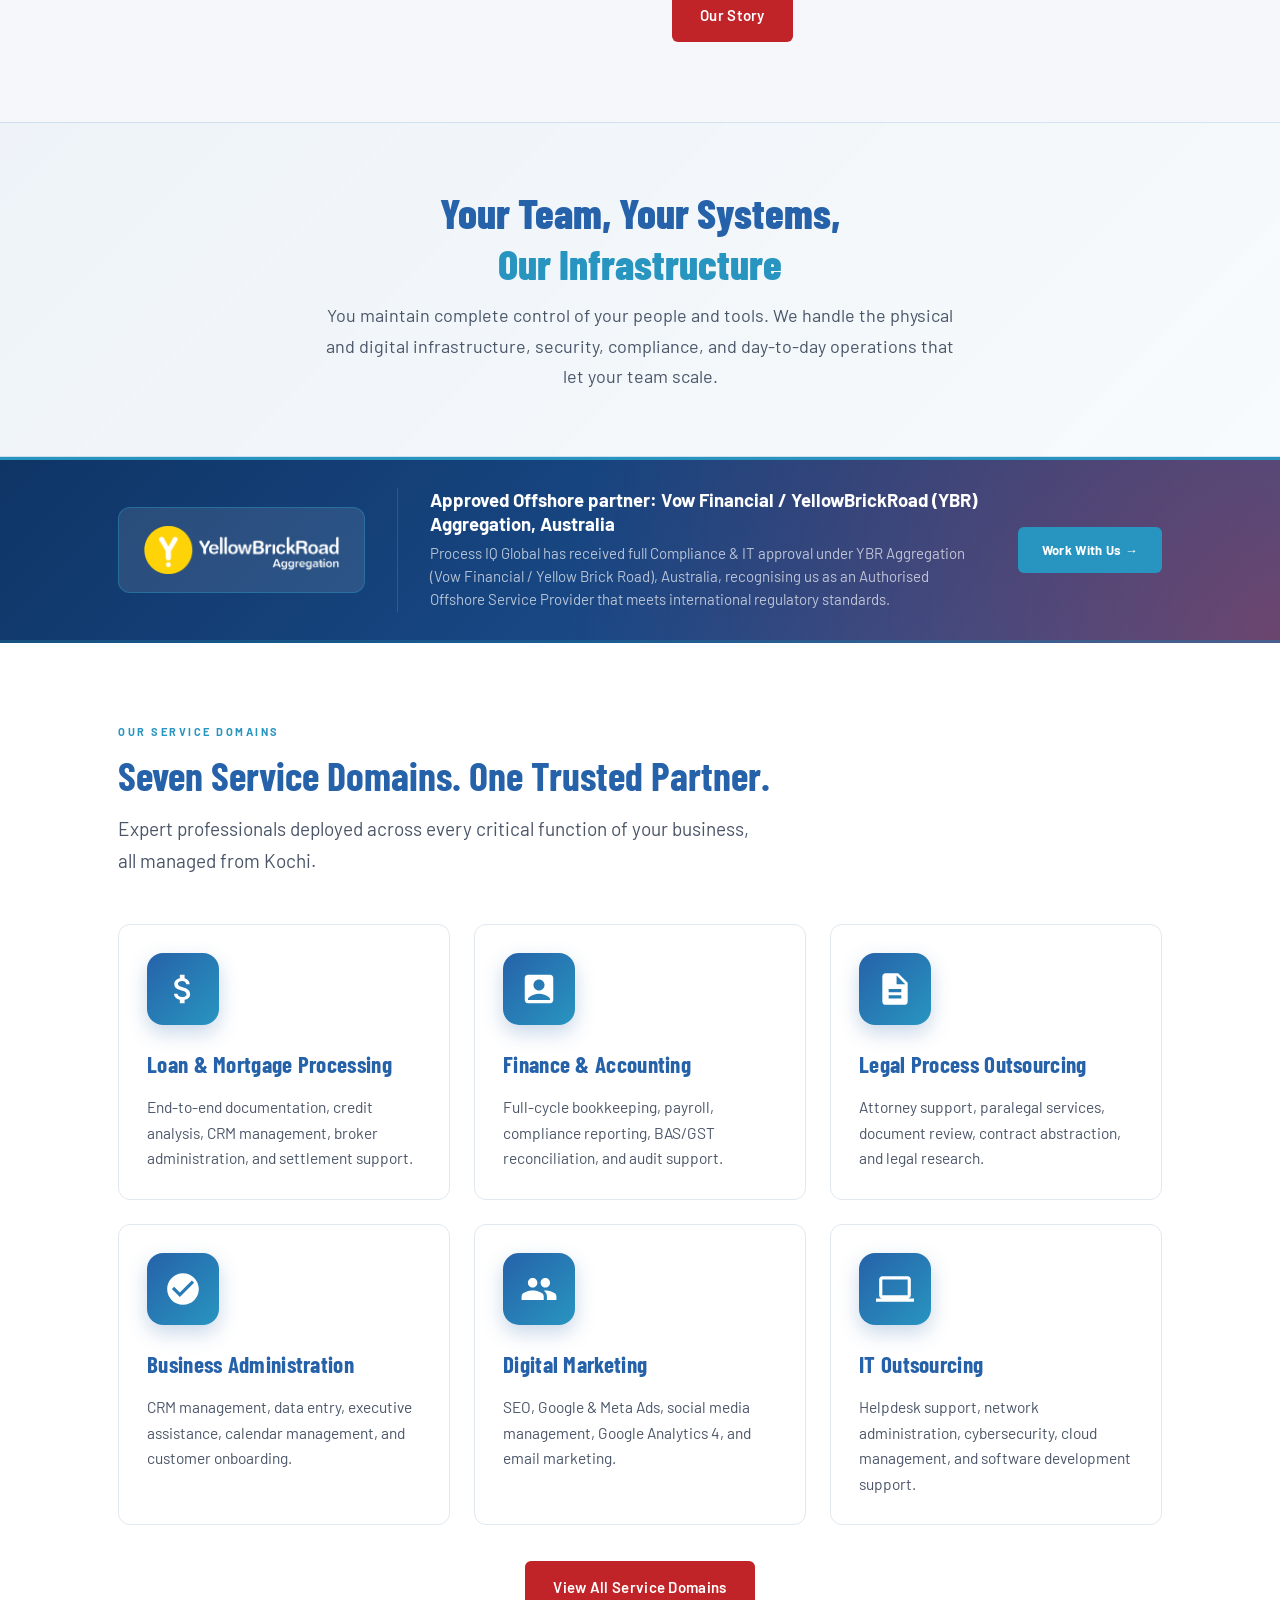
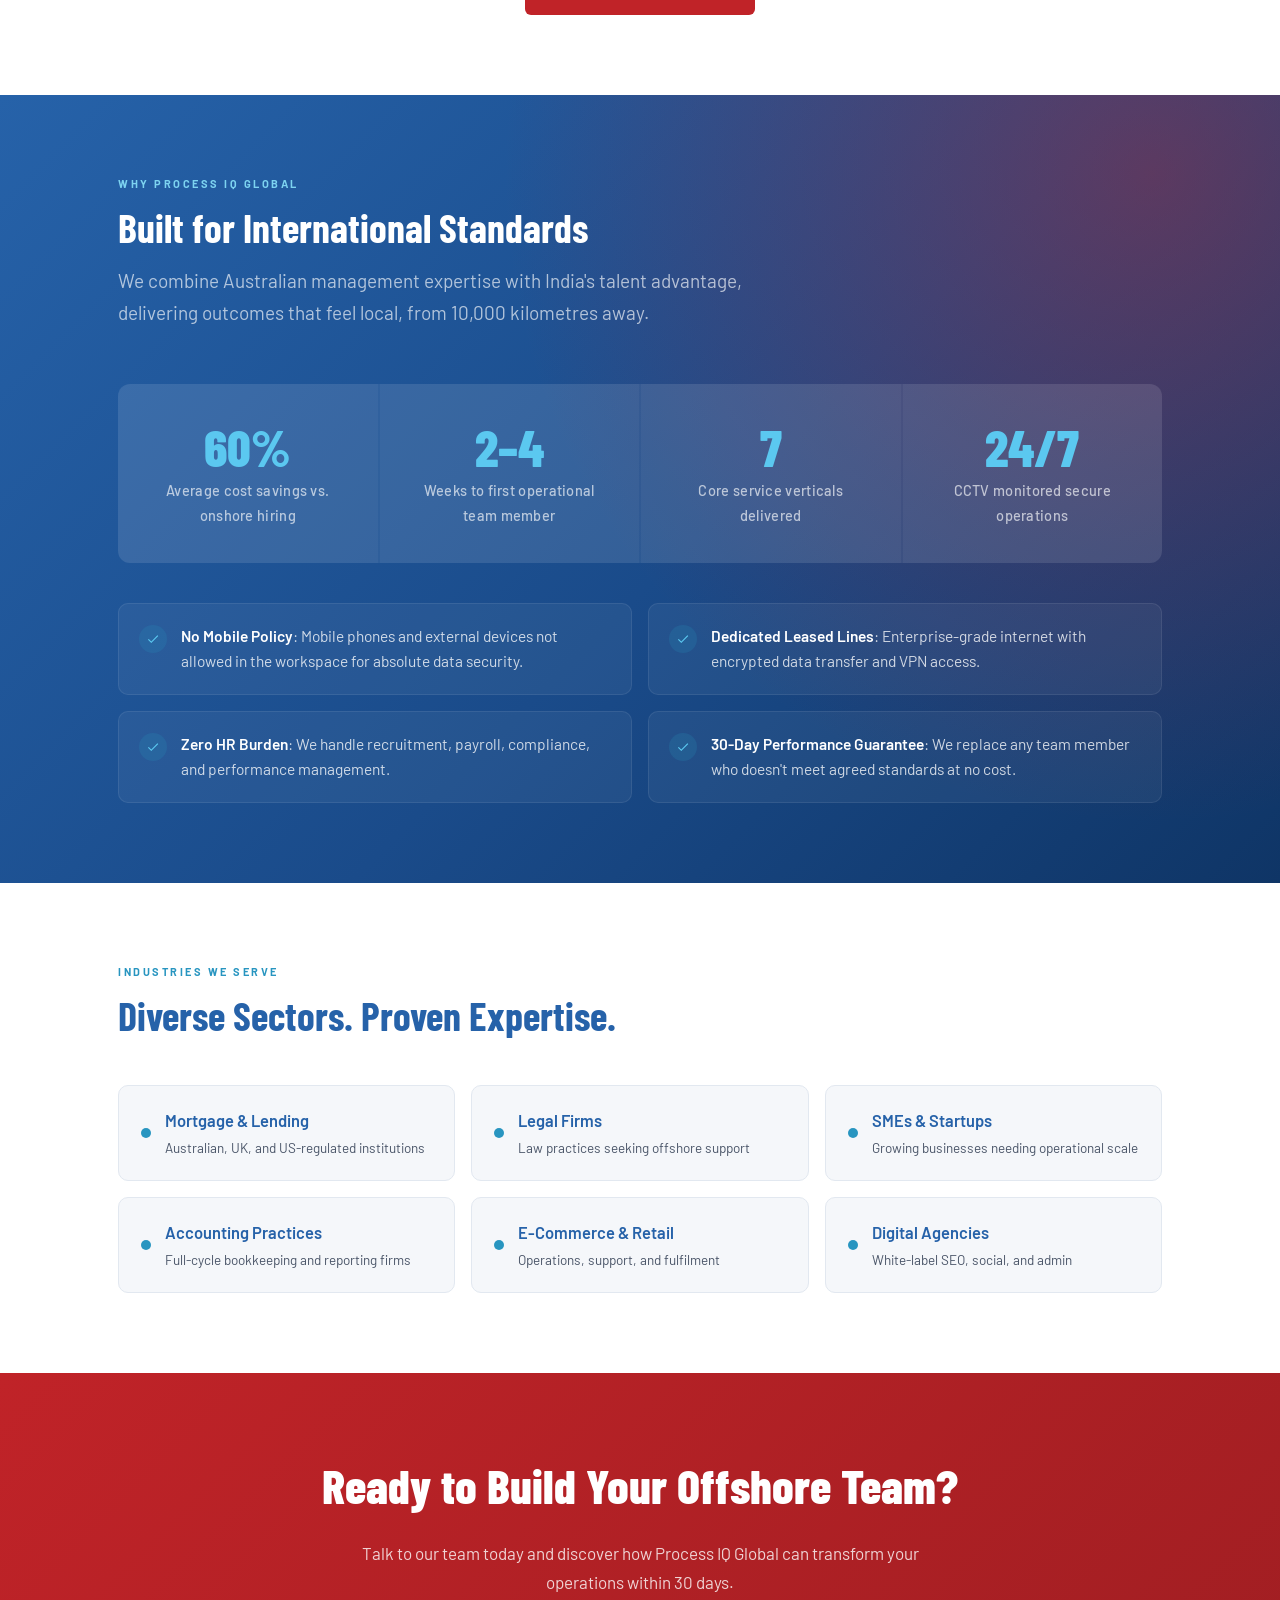
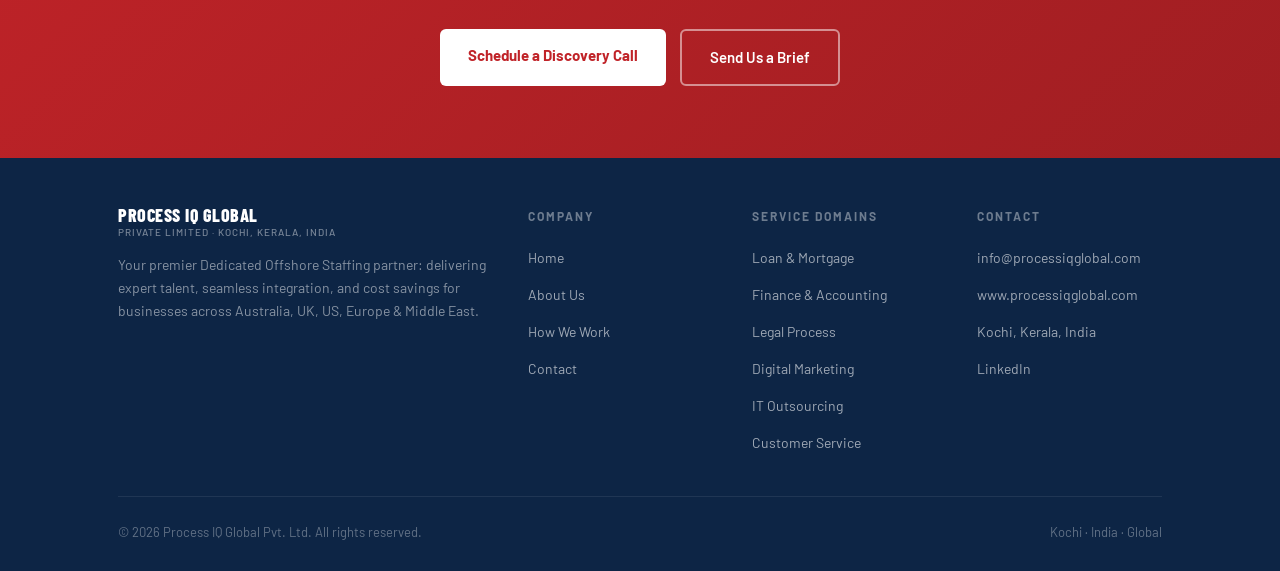
==== commit 67304006: "Remove duplicate email from contact CTA, update copyright year to 2026, fix FAQ heading alignment" ====
--- a/index.html
+++ b/index.html
@@ -273,7 +273,7 @@
       </div>
     </div>
     <div class="footer-bottom">
-      <span>&copy; 2025 Process IQ Global Pvt. Ltd. All rights reserved.</span>
+      <span>&copy; 2026 Process IQ Global Pvt. Ltd. All rights reserved.</span>
       <span>Kochi &middot; India &middot; Global</span>
     </div>
   </div>
